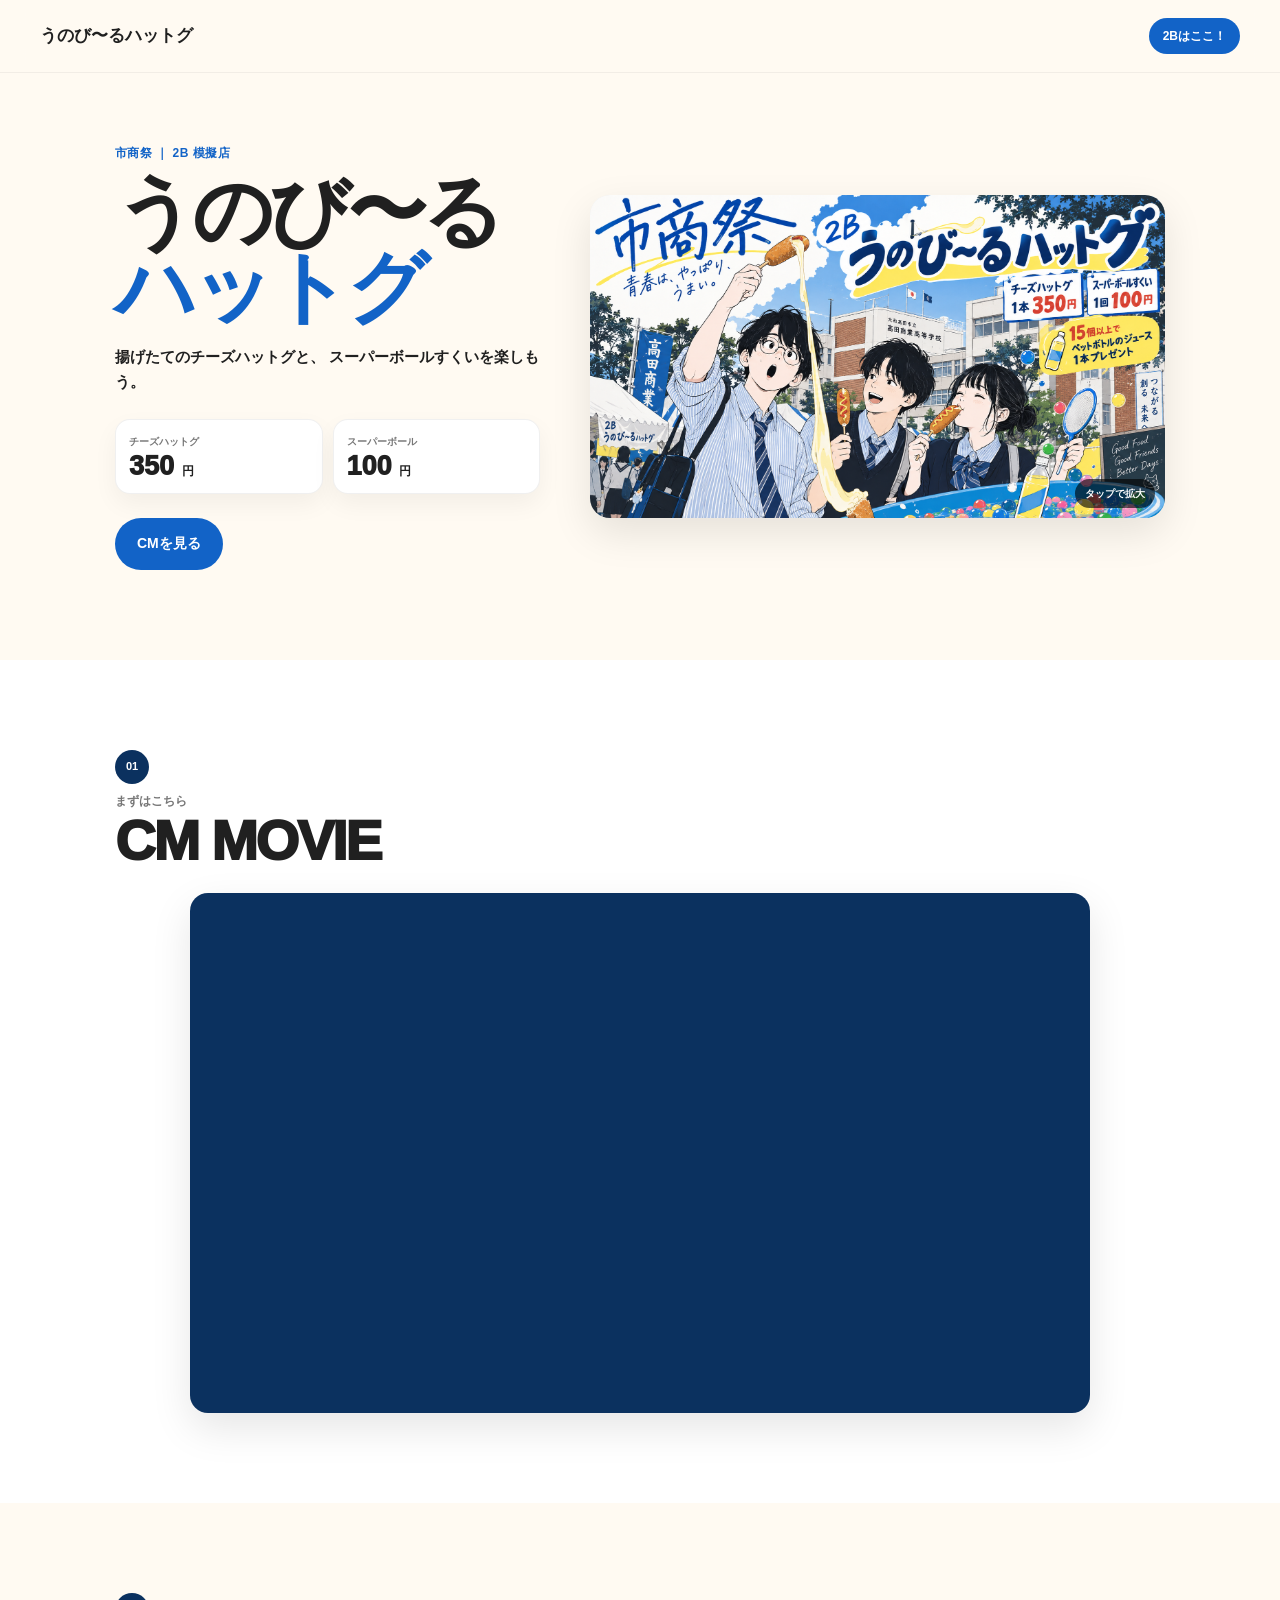
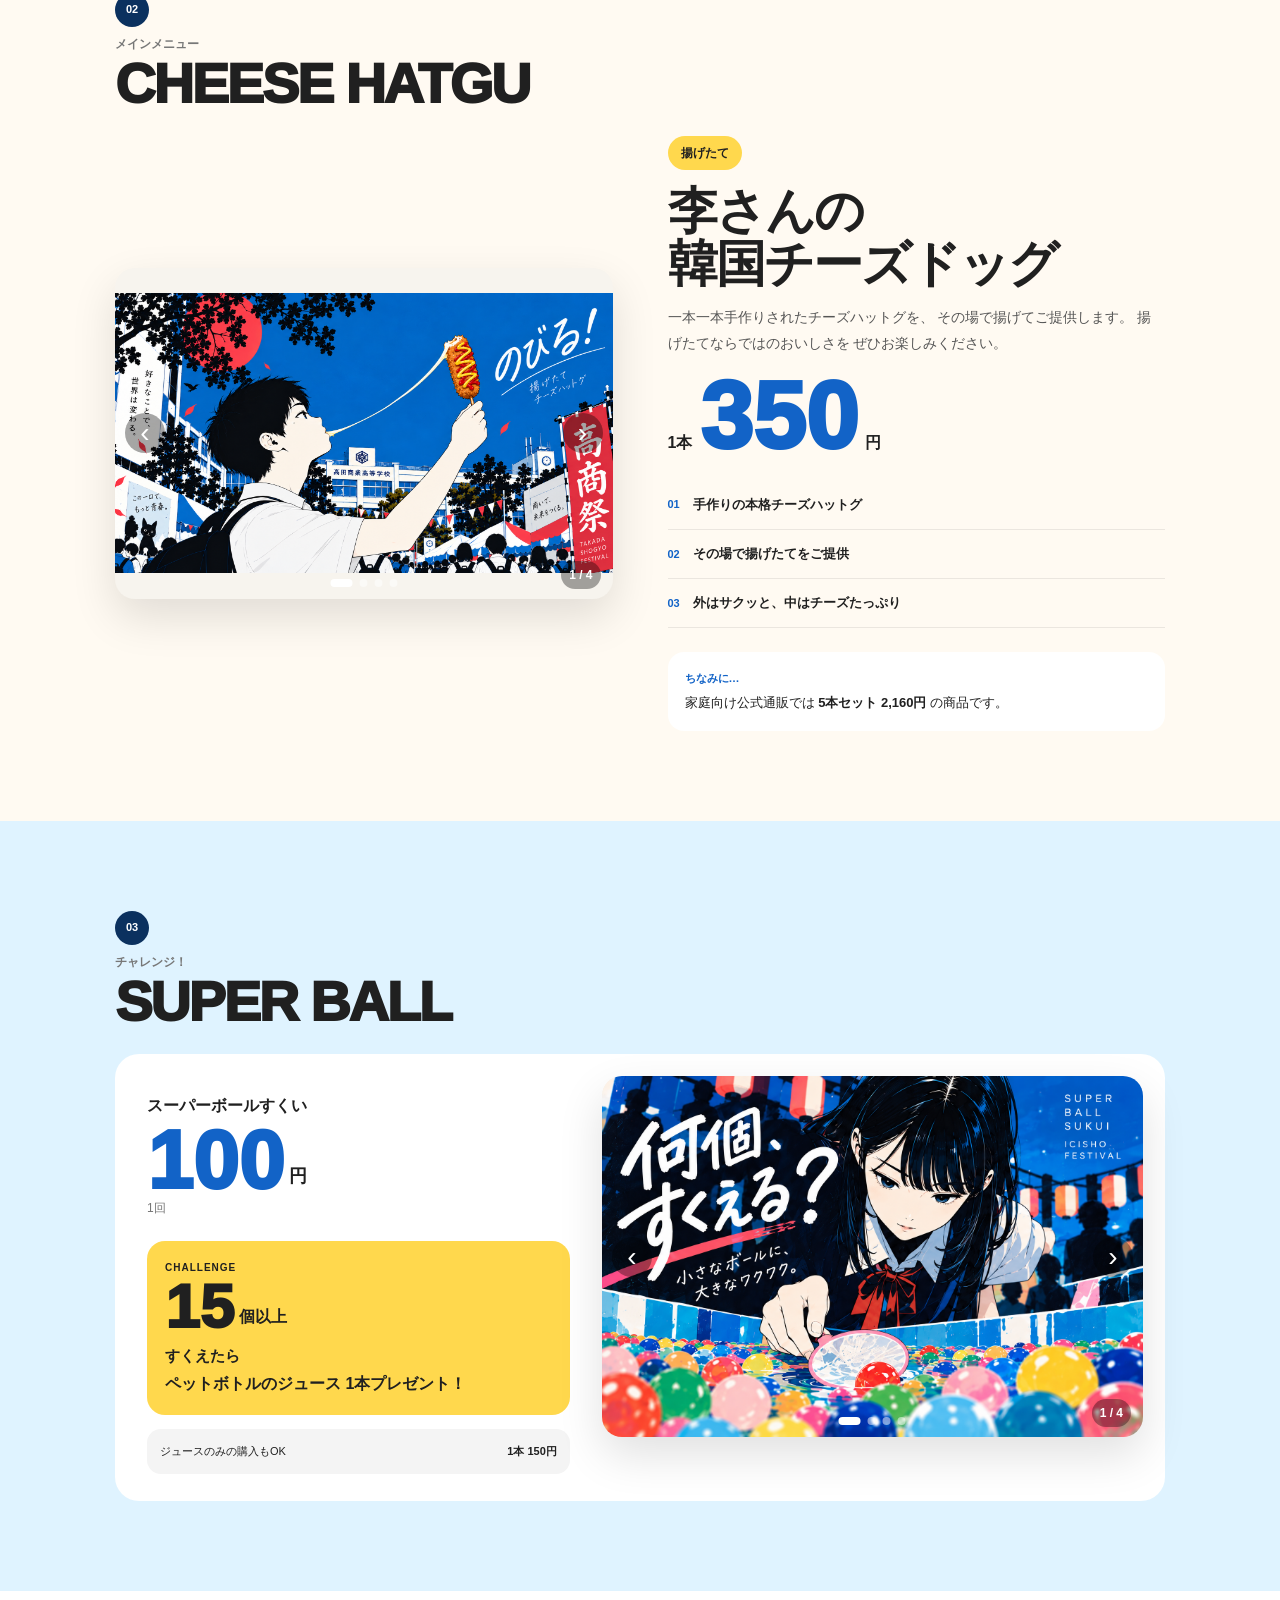
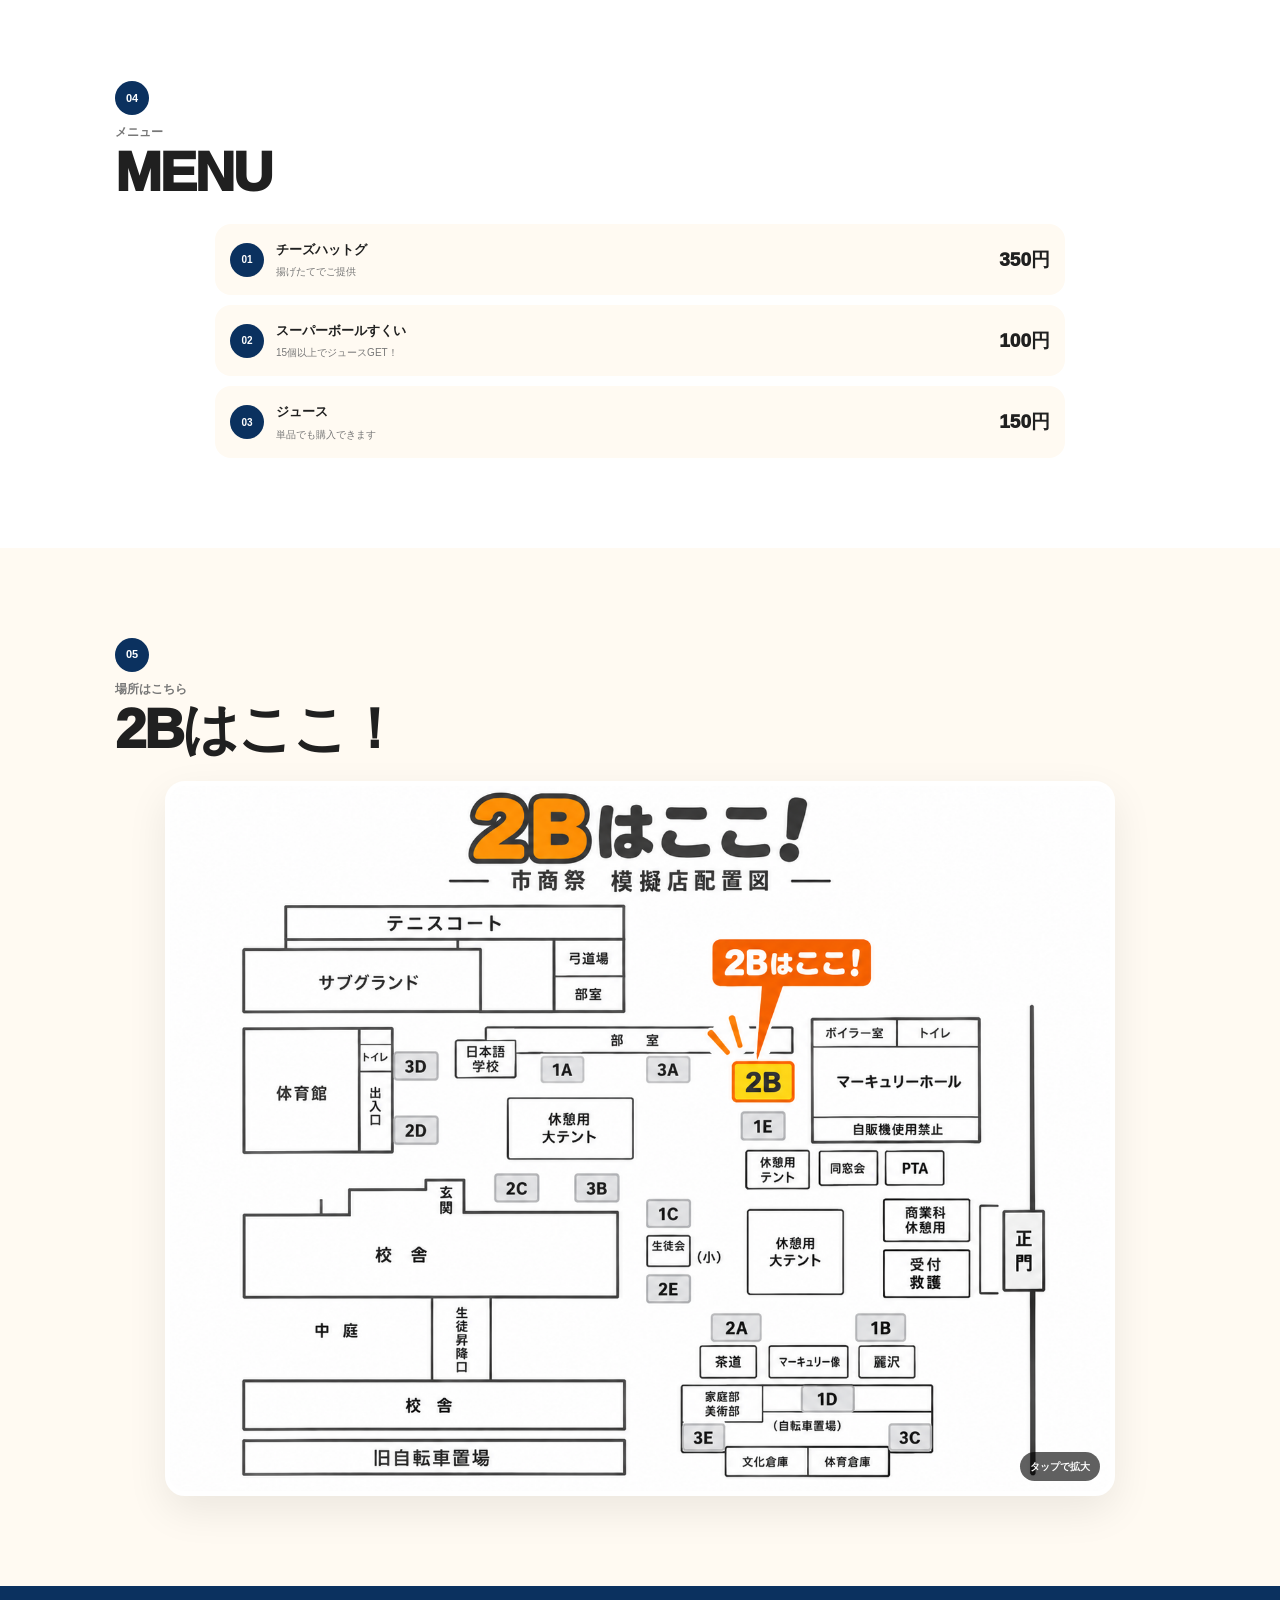
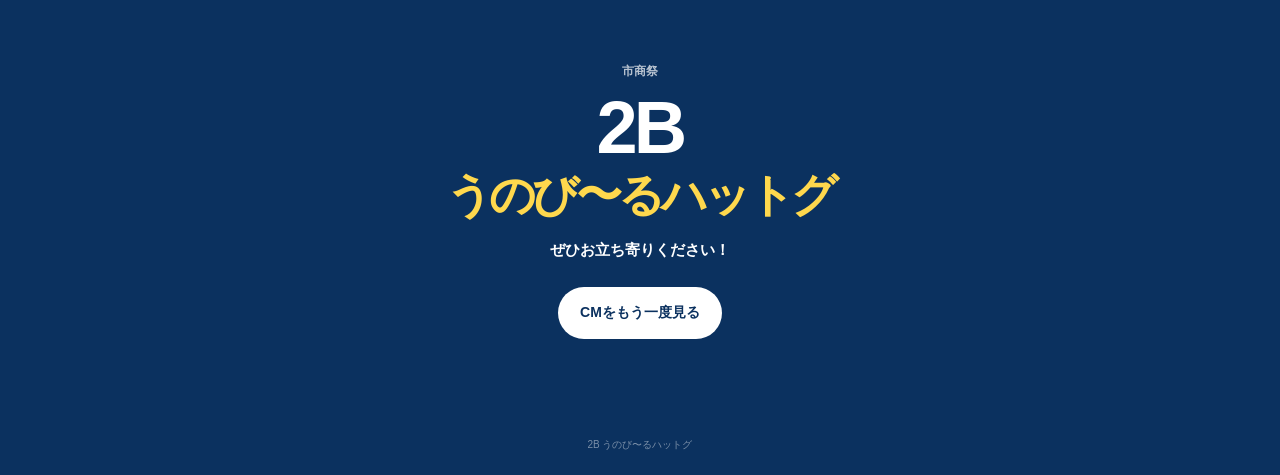
==== index.html @ afdc0283 "Fix formatting of data-interval attribute in index.html" ====
<!DOCTYPE html>
<html lang="ja">

<head>
  <meta charset="UTF-8">

  <meta
    name="viewport"
    content="width=device-width, initial-scale=1.0"
  >

  <title>うのび〜るハットグ｜2B 市商祭</title>

  <meta
    name="description"
    content="市商祭 2B模擬店「うのび〜るハットグ」。チーズハットグ350円、スーパーボールすくい100円。15個以上ですくえたらペットボトルジュース1本プレゼント。"
  >

  <link
    rel="stylesheet"
    href="style.css"
  >
</head>


<body>


  <!-- =========================
       NAV
  ========================== -->

  <nav class="nav">

    <a
      href="#top"
      class="logo"
    >
      うのび〜るハットグ
    </a>


    <a
      href="#map"
      class="nav-button"
    >
      2Bはここ！
    </a>

  </nav>



  <!-- =========================
       HERO
  ========================== -->

  <header
    class="hero"
    id="top"
  >

    <div class="hero-inner">


      <div class="hero-text fade">

        <p class="class-label">
          市商祭 ｜ 2B 模擬店
        </p>


        <h1>
          うのび〜る
          <span>ハットグ</span>
        </h1>


        <p class="hero-copy">
          揚げたてのチーズハットグと、
          スーパーボールすくいを楽しもう。
        </p>


        <div class="hero-price-list">

          <div class="hero-price">

            <span>
              チーズハットグ
            </span>

            <strong>
              350
              <small>円</small>
            </strong>

          </div>


          <div class="hero-price">

            <span>
              スーパーボール
            </span>

            <strong>
              100
              <small>円</small>
            </strong>

          </div>

        </div>


        <a
          href="#movie"
          class="primary-button"
        >
          CMを見る
        </a>

      </div>



      <!-- タップで拡大 -->

      <div class="hero-image fade">

        <img
          src="images/hero.jpg"
          alt="市商祭 2B うのび〜るハットグ"
          class="clickable-image"
        >

        <span class="zoom-hint">
          タップで拡大
        </span>

      </div>


    </div>

  </header>




  <main>


    <!-- =========================
         MOVIE
    ========================== -->

    <section
      class="section movie-section"
      id="movie"
    >

      <div class="section-heading fade">

        <span class="section-number">
          01
        </span>

        <p>
          まずはこちら
        </p>

        <h2>
          CM MOVIE
        </h2>

      </div>



      <div class="movie-card fade">

        <div class="youtube-wrapper">

          <iframe
            src="https://www.youtube.com/embed/nHxjOnC0utA"
            title="うのび〜るハットグ CM"
            allow="accelerometer; autoplay; clipboard-write; encrypted-media; gyroscope; picture-in-picture"
            allowfullscreen>
          </iframe>

        </div>

      </div>

    </section>





    <!-- =========================
         HATGU
    ========================== -->

    <section class="section hatgu-section">

      <div class="section-heading fade">

        <span class="section-number">
          02
        </span>

        <p>
          メインメニュー
        </p>

        <h2>
          CHEESE HATGU
        </h2>

      </div>



      <div class="product-grid">


       <div
  class="art-slider fade"
  data-slider
  data-interval="6000"
>

  <div class="art-slider-track">

<button class="art-slide active" type="button">
  <img
    src="images/hatgu01.jpg"
    alt="チーズが伸びるハットグ"
    class="clickable-image"
  >
</button>

<button class="art-slide" type="button">
  <img
    src="images/hatgu02.jpg"
    alt="チーズとウインナーの断面"
    class="clickable-image"
  >
</button>

<button class="art-slide" type="button">
  <img
    src="images/hatgu03.jpg"
    alt="友達とハットグを楽しむ様子"
    class="clickable-image"
  >
</button>

<button class="art-slide" type="button">
  <img
    src="images/hatgu04.jpg"
    alt="チーズハットグ1本350円"
    class="clickable-image"
  >
</button>
  </div>


  <button
    class="slider-arrow slider-prev"
    type="button"
    aria-label="前の画像"
  >
    ‹
  </button>

  <button
    class="slider-arrow slider-next"
    type="button"
    aria-label="次の画像"
  >
    ›
  </button>


  <div class="slider-dots">

    <button
      class="slider-dot active"
      type="button"
      data-index="0"
      aria-label="1枚目"
    ></button>

    <button
      class="slider-dot"
      type="button"
      data-index="1"
      aria-label="2枚目"
    ></button>

    <button
      class="slider-dot"
      type="button"
      data-index="2"
      aria-label="3枚目"
    ></button>

    <button
      class="slider-dot"
      type="button"
      data-index="3"
      aria-label="4枚目"
    ></button>

  </div>


  <div class="slider-counter">
    <span class="slider-current">1</span>
    <span>/ 4</span>
  </div>

</div>



        <div class="product-content fade">


          <span class="product-badge">
            揚げたて
          </span>


          <h3>
            李さんの<br>
            韓国チーズドッグ
          </h3>


          <p class="product-lead">
            一本一本手作りされたチーズハットグを、
            その場で揚げてご提供します。
            揚げたてならではのおいしさを
            ぜひお楽しみください。
          </p>



          <div class="big-price">

            <span>
              1本
            </span>

            <strong>
              350
            </strong>

            <span>
              円
            </span>

          </div>



          <div class="feature-list">


            <div class="feature">

              <span>
                01
              </span>

              <p>
                手作りの本格チーズハットグ
              </p>

            </div>



            <div class="feature">

              <span>
                02
              </span>

              <p>
                その場で揚げたてをご提供
              </p>

            </div>



            <div class="feature">

              <span>
                03
              </span>

              <p>
                外はサクッと、中はチーズたっぷり
              </p>

            </div>

          </div>



          <div class="online-price-note">

            <p class="note-title">
              ちなみに…
            </p>

            <p>
              家庭向け公式通販では
              <strong>
                5本セット 2,160円
              </strong>
              の商品です。
            </p>

          </div>


        </div>

      </div>

    </section>





    <!-- =========================
         SUPER BALL
    ========================== -->

    <section class="section superball-section">


      <div class="section-heading fade">

        <span class="section-number">
          03
        </span>

        <p>
          チャレンジ！
        </p>

        <h2>
          SUPER BALL
        </h2>

      </div>



      <div class="superball-card fade">


        <div class="superball-content">


          <p class="superball-label">
            スーパーボールすくい
          </p>



          <div class="superball-price">

            <strong>
              100
            </strong>

            <span>
              円
            </span>

          </div>


          <p class="superball-caption">
            1回
          </p>



          <div class="challenge-box">


            <span class="challenge-small">
              CHALLENGE
            </span>


            <div class="challenge-number">

              <strong>
                15
              </strong>

              <span>
                個以上
              </span>

            </div>


            <p>
              すくえたら
              <b>
                ペットボトルのジュース
                1本プレゼント！
              </b>
            </p>

          </div>



          <div class="juice-info">

            <span>
              ジュースのみの購入もOK
            </span>

            <strong>
              1本 150円
            </strong>

          </div>

        </div>



<div
  class="art-slider fade"
  data-slider
  data-interval="6000"
>

  <div class="art-slider-track">

    <button class="art-slide active" type="button">
      <img
        src="images/superball01.jpg"
        alt="何個すくえるか挑戦するスーパーボールすくい"
        class="clickable-image"
      >
    </button>

    <button class="art-slide" type="button">
      <img
        src="images/superball02.jpg"
        alt="カラフルなスーパーボールをすくう様子"
        class="clickable-image"
      >
    </button>

    <button class="art-slide" type="button">
      <img
        src="images/superball03.jpg"
        alt="破れかけのポイで再挑戦する様子"
        class="clickable-image"
      >
    </button>

    <button class="art-slide" type="button">
      <img
        src="images/superball04.jpg"
        alt="スーパーボールすくい1回100円と景品案内"
        class="clickable-image"
      >
    </button>

  </div>


  <button
    class="slider-arrow slider-prev"
    type="button"
    aria-label="前の画像"
  >
    ‹
  </button>

  <button
    class="slider-arrow slider-next"
    type="button"
    aria-label="次の画像"
  >
    ›
  </button>


  <div class="slider-dots">

    <button
      class="slider-dot active"
      type="button"
      data-index="0"
      aria-label="1枚目"
    ></button>

    <button
      class="slider-dot"
      type="button"
      data-index="1"
      aria-label="2枚目"
    ></button>

    <button
      class="slider-dot"
      type="button"
      data-index="2"
      aria-label="3枚目"
    ></button>

    <button
      class="slider-dot"
      type="button"
      data-index="3"
      aria-label="4枚目"
    ></button>

  </div>


  <div class="slider-counter">
    <span class="slider-current">1</span>
    <span>/ 4</span>
  </div>

</div>


      </div>

    </section>





    <!-- =========================
         MENU
    ========================== -->

    <section class="section menu-section">


      <div class="section-heading fade">

        <span class="section-number">
          04
        </span>

        <p>
          メニュー
        </p>

        <h2>
          MENU
        </h2>

      </div>



      <div class="menu-grid fade">


        <div class="menu-card">

          <span class="menu-icon">
            01
          </span>

          <div>

            <h3>
              チーズハットグ
            </h3>

            <p>
              揚げたてでご提供
            </p>

          </div>

          <strong>
            350円
          </strong>

        </div>



        <div class="menu-card">

          <span class="menu-icon">
            02
          </span>

          <div>

            <h3>
              スーパーボールすくい
            </h3>

            <p>
              15個以上でジュースGET！
            </p>

          </div>

          <strong>
            100円
          </strong>

        </div>



        <div class="menu-card">

          <span class="menu-icon">
            03
          </span>

          <div>

            <h3>
              ジュース
            </h3>

            <p>
              単品でも購入できます
            </p>

          </div>

          <strong>
            150円
          </strong>

        </div>


      </div>

    </section>





    <!-- =========================
         MAP
    ========================== -->

    <section
      class="section map-section"
      id="map"
    >


      <div class="section-heading fade">

        <span class="section-number">
          05
        </span>

        <p>
          場所はこちら
        </p>

        <h2>
          2Bはここ！
        </h2>

      </div>



      <!-- タップで拡大 -->

      <div class="map-card fade">

        <img
          src="images/map2b.jpg"
          alt="2B 模擬店の場所"
          class="clickable-image"
        >

        <span class="zoom-hint">
          タップで拡大
        </span>

      </div>


    </section>





    <!-- =========================
         CLOSING
    ========================== -->

    <section class="closing-section">


      <div class="closing-inner fade">


        <p class="closing-small">
          市商祭
        </p>


        <h2>
          2B
          <span>
            うのび〜るハットグ
          </span>
        </h2>


        <p>
          ぜひお立ち寄りください！
        </p>


        <a
          href="#movie"
          class="secondary-button"
        >
          CMをもう一度見る
        </a>


      </div>

    </section>


  </main>




  <!-- =========================
       FOOTER
  ========================== -->

  <footer>

    <p>
      2B うのび〜るハットグ
    </p>

  </footer>




  <!-- =========================
       IMAGE MODAL
       hero / map 拡大用
  ========================== -->

  <div
    class="image-modal"
    id="imageModal"
    aria-hidden="true"
  >


    <button
      class="image-modal-close"
      id="imageModalClose"
      aria-label="画像を閉じる"
    >
      ×
    </button>


    <img
      src=""
      alt=""
      class="image-modal-content"
      id="imageModalContent"
    >


  </div>




  <script src="script.js"></script>


</body>

</html>
---- style.css ----
/* =========================
   RESET
========================= */

* {
  box-sizing: border-box;
  margin: 0;
  padding: 0;
}


html {
  scroll-behavior: smooth;
}


body {

  font-family:
    -apple-system,
    BlinkMacSystemFont,
    "Segoe UI",
    "Noto Sans JP",
    "Hiragino Kaku Gothic ProN",
    "Yu Gothic",
    sans-serif;

  background: #fffaf2;

  color: #202020;

  line-height: 1.7;

  overflow-x: hidden;
}


img {
  display: block;
  width: 100%;
}


a {
  color: inherit;
  text-decoration: none;
}


button {
  font-family: inherit;
}




/* =========================
   COLOR
========================= */

:root {

  --blue:
    #1263c7;

  --dark-blue:
    #0b315f;

  --light-blue:
    #dff3ff;

  --yellow:
    #ffd84d;

  --cream:
    #fffaf2;

  --white:
    #ffffff;

  --black:
    #202020;

  --gray:
    #777777;

}




/* =========================
   NAV
========================= */

.nav {

  position: sticky;

  top: 0;

  z-index: 100;

  width: 100%;

  padding:
    12px
    16px;

  display: flex;

  justify-content:
    space-between;

  align-items:
    center;

  background:
    rgba(
      255,
      250,
      242,
      0.92
    );

  backdrop-filter:
    blur(12px);

  border-bottom:
    1px solid
    rgba(
      0,
      0,
      0,
      0.05
    );

}


.logo {

  font-size:
    14px;

  font-weight:
    900;

}


.nav-button {

  padding:
    8px
    14px;

  border-radius:
    999px;

  background:
    var(--blue);

  color:
    white;

  font-size:
    12px;

  font-weight:
    800;

}




/* =========================
   HERO
========================= */

.hero {

  padding:
    30px
    16px
    60px;

}


.hero-inner {

  max-width:
    1050px;

  margin:
    0 auto;

  display:
    flex;

  flex-direction:
    column;

  gap:
    28px;

}


.class-label {

  margin-bottom:
    10px;

  color:
    var(--blue);

  font-size:
    12px;

  font-weight:
    900;

  letter-spacing:
    0.04em;

}


.hero h1 {

  font-size:
    clamp(
      48px,
      15vw,
      80px
    );

  line-height:
    0.95;

  font-weight:
    950;

  letter-spacing:
    -0.06em;

}


.hero h1 span {

  display:
    block;

  color:
    var(--blue);

}


.hero-copy {

  margin-top:
    18px;

  font-size:
    15px;

  font-weight:
    700;

}


.hero-price-list {

  margin-top:
    24px;

  display:
    grid;

  grid-template-columns:
    1fr
    1fr;

  gap:
    10px;

}


.hero-price {

  padding:
    13px;

  border-radius:
    15px;

  background:
    white;

  border:
    1px solid
    rgba(
      0,
      0,
      0,
      0.06
    );

  box-shadow:
    0
    10px
    25px
    rgba(
      0,
      0,
      0,
      0.05
    );

}


.hero-price span {

  display:
    block;

  color:
    var(--gray);

  font-size:
    10px;

  font-weight:
    700;

}


.hero-price strong {

  display:
    block;

  margin-top:
    3px;

  font-size:
    27px;

  line-height:
    1;

  font-weight:
    950;

}


.hero-price small {

  font-size:
    12px;

}




/* =========================
   BUTTON
========================= */

.primary-button,
.secondary-button {

  width:
    100%;

  max-width:
    340px;

  margin-top:
    24px;

  padding:
    14px
    22px;

  display:
    inline-flex;

  align-items:
    center;

  justify-content:
    center;

  border-radius:
    999px;

  font-size:
    14px;

  font-weight:
    900;

}


.primary-button {

  background:
    var(--blue);

  color:
    white;

}


.secondary-button {

  background:
    white;

  color:
    var(--dark-blue);

}




/* =========================
   HERO IMAGE
========================= */

.hero-image {

  position:
    relative;

  width:
    100%;

  aspect-ratio:
    16 / 9;

  overflow:
    hidden;

  border-radius:
    20px;

  background:
    #eee;

  box-shadow:
    0
    15px
    40px
    rgba(
      0,
      0,
      0,
      0.10
    );

}


.hero-image img {

  width:
    100%;

  height:
    100%;

  object-fit:
    cover;

}




/* =========================
   ZOOM HINT
========================= */

.zoom-hint {

  position:
    absolute;

  right:
    10px;

  bottom:
    10px;

  padding:
    6px
    10px;

  border-radius:
    999px;

  background:
    rgba(
      0,
      0,
      0,
      0.62
    );

  color:
    white;

  font-size:
    10px;

  font-weight:
    700;

  pointer-events:
    none;

}




/* =========================
   COMMON SECTION
========================= */

.section {

  padding:
    60px
    16px;

}


.section-heading {

  max-width:
    1050px;

  margin:
    0 auto
    24px;

}


.section-number {

  display:
    inline-flex;

  align-items:
    center;

  justify-content:
    center;

  width:
    34px;

  height:
    34px;

  border-radius:
    50%;

  background:
    var(--dark-blue);

  color:
    white;

  font-size:
    11px;

  font-weight:
    900;

}


.section-heading p {

  margin-top:
    7px;

  color:
    var(--gray);

  font-size:
    12px;

  font-weight:
    700;

}


.section-heading h2 {

  margin-top:
    2px;

  font-size:
    clamp(
      34px,
      11vw,
      56px
    );

  line-height:
    1;

  font-weight:
    950;

  letter-spacing:
    -0.04em;

}




/* =========================
   MOVIE
========================= */

.movie-section {

  background:
    white;

}


.movie-card {

  max-width:
    900px;

  margin:
    0 auto;

  padding:
    6px;

  border-radius:
    18px;

  background:
    var(--dark-blue);

  box-shadow:
    0
    15px
    40px
    rgba(
      0,
      0,
      0,
      0.10
    );

}


.youtube-wrapper {

  width:
    100%;

  aspect-ratio:
    16 / 9;

}


.youtube-wrapper iframe {

  width:
    100%;

  height:
    100%;

  border:
    0;

  border-radius:
    13px;

}




/* =========================
   HATGU
========================= */

.hatgu-section {

  background:
    var(--cream);

}


.product-grid {

  max-width:
    1050px;

  margin:
    0 auto;

  display:
    flex;

  flex-direction:
    column;

  gap:
    28px;

}


.product-image {

  width:
    100%;

  aspect-ratio:
    16 / 9;

  overflow:
    hidden;

  border-radius:
    20px;

  background:
    #eee;

}


.product-image img {

  width:
    100%;

  height:
    100%;

  object-fit:
    cover;

}


.product-badge {

  display:
    inline-block;

  padding:
    7px
    13px;

  border-radius:
    999px;

  background:
    var(--yellow);

  font-size:
    12px;

  font-weight:
    900;

}


.product-content h3 {

  margin-top:
    15px;

  font-size:
    clamp(
      34px,
      10vw,
      50px
    );

  line-height:
    1.05;

  letter-spacing:
    -0.04em;

}


.product-lead {

  margin-top:
    15px;

  color:
    #555;

  font-size:
    14px;

  line-height:
    1.8;

}


.big-price {

  margin-top:
    22px;

  display:
    flex;

  align-items:
    flex-end;

  gap:
    7px;

}


.big-price strong {

  font-size:
    clamp(
      65px,
      18vw,
      95px
    );

  line-height:
    0.82;

  color:
    var(--blue);

  font-weight:
    950;

}


.big-price span {

  font-weight:
    900;

}


.feature-list {

  margin-top:
    25px;

}


.feature {

  display:
    flex;

  align-items:
    center;

  gap:
    13px;

  padding:
    13px
    0;

  border-bottom:
    1px solid
    rgba(
      0,
      0,
      0,
      0.08
    );

}


.feature span {

  color:
    var(--blue);

  font-size:
    11px;

  font-weight:
    900;

}


.feature p {

  font-size:
    13px;

  font-weight:
    700;

}


.online-price-note {

  margin-top:
    24px;

  padding:
    17px;

  border-radius:
    16px;

  background:
    white;

  font-size:
    13px;

}


.note-title {

  margin-bottom:
    4px;

  color:
    var(--blue);

  font-size:
    11px;

  font-weight:
    900;

}




/* =========================
   SUPER BALL
========================= */

.superball-section {

  background:
    var(--light-blue);

}


.superball-card {

  max-width:
    1050px;

  margin:
    0 auto;

  padding:
    12px;

  display:
    flex;

  flex-direction:
    column;

  gap:
    16px;

  border-radius:
    24px;

  background:
    white;

}


.superball-content {

  padding:
    16px
    10px
    5px;

}


.superball-label {

  font-size:
    16px;

  font-weight:
    900;

}


.superball-price {

  margin-top:
    5px;

  display:
    flex;

  align-items:
    flex-end;

  gap:
    5px;

}


.superball-price strong {

  font-size:
    82px;

  line-height:
    0.9;

  color:
    var(--blue);

  font-weight:
    950;

}


.superball-price span {

  margin-bottom:
    7px;

  font-size:
    18px;

  font-weight:
    900;

}


.superball-caption {

  font-size:
    12px;

  color:
    var(--gray);

}


.challenge-box {

  margin-top:
    22px;

  padding:
    18px;

  border-radius:
    18px;

  background:
    var(--yellow);

}


.challenge-small {

  display:
    block;

  font-size:
    10px;

  font-weight:
    900;

  letter-spacing:
    0.1em;

}


.challenge-number {

  display:
    flex;

  align-items:
    flex-end;

  gap:
    5px;

}


.challenge-number strong {

  font-size:
    62px;

  line-height:
    1;

  font-weight:
    950;

}


.challenge-number span {

  margin-bottom:
    7px;

  font-size:
    16px;

  font-weight:
    900;

}


.challenge-box p {

  margin-top:
    5px;

  font-size:
    15px;

  font-weight:
    700;

}


.challenge-box b {

  display:
    block;

  margin-top:
    2px;

  font-size:
    16px;

}


.juice-info {

  margin-top:
    14px;

  padding:
    13px;

  display:
    flex;

  justify-content:
    space-between;

  align-items:
    center;

  gap:
    10px;

  border-radius:
    14px;

  background:
    #f4f4f4;

  font-size:
    11px;

}


.juice-info strong {

  white-space:
    nowrap;

}


.superball-image {

  width:
    100%;

  aspect-ratio:
    16 / 9;

  overflow:
    hidden;

  border-radius:
    18px;

  background:
    #eee;

}


.superball-image img {

  width:
    100%;

  height:
    100%;

  object-fit:
    cover;

}




/* =========================
   MENU
========================= */

.menu-section {

  background:
    white;

}


.menu-grid {

  max-width:
    850px;

  margin:
    0 auto;

  display:
    grid;

  gap:
    10px;

}


.menu-card {

  padding:
    15px;

  display:
    grid;

  grid-template-columns:
    34px
    1fr
    auto;

  gap:
    12px;

  align-items:
    center;

  border-radius:
    16px;

  background:
    var(--cream);

}


.menu-icon {

  display:
    flex;

  align-items:
    center;

  justify-content:
    center;

  width:
    34px;

  height:
    34px;

  border-radius:
    50%;

  background:
    var(--dark-blue);

  color:
    white;

  font-size:
    10px;

  font-weight:
    900;

}


.menu-card h3 {

  font-size:
    13px;

}


.menu-card p {

  margin-top:
    2px;

  color:
    var(--gray);

  font-size:
    10px;

}


.menu-card strong {

  font-size:
    19px;

  font-weight:
    950;

  white-space:
    nowrap;

}




/* =========================
   MAP
========================= */

.map-section {

  background:
    var(--cream);

}


.map-card {

  position:
    relative;

  max-width:
    950px;

  margin:
    0 auto;

  overflow:
    hidden;

  border:
    5px solid
    white;

  border-radius:
    20px;

  background:
    white;

  box-shadow:
    0
    15px
    40px
    rgba(
      0,
      0,
      0,
      0.08
    );

}


.map-card img {

  width:
    100%;

  height:
    auto;

  object-fit:
    contain;

}




/* =========================
   CLICKABLE IMAGE
========================= */

.clickable-image {

  cursor:
    zoom-in;

}




/* =========================
   IMAGE MODAL
========================= */

.image-modal {

  position:
    fixed;

  inset:
    0;

  z-index:
    9999;

  display:
    none;

  align-items:
    center;

  justify-content:
    center;

  padding:
    10px;

  background:
    rgba(
      0,
      0,
      0,
      0.90
    );

}


.image-modal.is-open {

  display:
    flex;

}


.image-modal-content {

  display:
    block;

  width:
    auto;

  max-width:
    100vw;

  height:
    auto;

  max-height:
    94vh;

  object-fit:
    contain;

  border-radius:
    8px;

}


.image-modal-close {

  position:
    fixed;

  top:
    12px;

  right:
    12px;

  z-index:
    10000;

  width:
    42px;

  height:
    42px;

  border:
    none;

  border-radius:
    50%;

  background:
    rgba(
      255,
      255,
      255,
      0.95
    );

  color:
    #202020;

  font-size:
    27px;

  line-height:
    1;

  cursor:
    pointer;

}




/* =========================
   CLOSING
========================= */

.closing-section {

  padding:
    75px
    18px;

  text-align:
    center;

  background:
    var(--dark-blue);

  color:
    white;

}


.closing-inner {

  max-width:
    750px;

  margin:
    0 auto;

}


.closing-small {

  font-size:
    12px;

  font-weight:
    700;

  opacity:
    0.7;

}


.closing-section h2 {

  margin-top:
    12px;

  font-size:
    clamp(
      48px,
      14vw,
      74px
    );

  line-height:
    0.95;

  letter-spacing:
    -0.05em;

}


.closing-section h2 span {

  display:
    block;

  margin-top:
    10px;

  color:
    var(--yellow);

  font-size:
    0.62em;

}


.closing-section
> div
> p:not(.closing-small) {

  margin-top:
    20px;

  font-size:
    15px;

  font-weight:
    700;

}




/* =========================
   FOOTER
========================= */

footer {

  padding:
    22px;

  text-align:
    center;

  background:
    var(--dark-blue);

  color:
    rgba(
      255,
      255,
      255,
      0.45
    );

  font-size:
    10px;

}




/* =========================
   FADE
========================= */

.fade {

  opacity:
    0;

  transform:
    translateY(20px);

  transition:
    opacity
    0.65s
    ease,

    transform
    0.65s
    ease;

}


.fade.is-visible {

  opacity:
    1;

  transform:
    translateY(0);

}




/* =========================
   PC
========================= */

@media
(min-width: 800px) {


  .nav {

    padding:
      18px
      40px;

  }


  .logo {

    font-size:
      17px;

  }


  .hero {

    padding:
      70px
      40px
      90px;

  }


  .hero-inner {

    display:
      grid;

    grid-template-columns:
      0.85fr
      1.15fr;

    align-items:
      center;

    gap:
      50px;

  }


  .hero-price-list {

    max-width:
      430px;

  }


  .section {

    padding:
      90px
      40px;

  }


  .product-grid {

    display:
      grid;

    grid-template-columns:
      1fr
      1fr;

    gap:
      55px;

    align-items:
      center;

  }


  .superball-card {

    padding:
      22px;

    display:
      grid;

    grid-template-columns:
      0.9fr
      1.1fr;

    gap:
      22px;

  }


  .superball-image {

    height:
      100%;

    aspect-ratio:
      auto;

    min-height:
      480px;

  }


  .primary-button,
  .secondary-button {

    width:
      auto;

  }


}

/* ========================================
   IMAGE SLIDER
======================================== */

.art-slider {
  position: relative;
  width: 100%;
  aspect-ratio: 3 / 2;
  overflow: hidden;
  border-radius: 20px;
  background: #f7f4ee;
  box-shadow: 0 18px 45px rgba(0, 0, 0, 0.12);
}

.art-slider-track {
  position: relative;
  width: 100%;
  height: 100%;
}

.art-slide {
  position: absolute;
  inset: 0;

  width: 100%;
  height: 100%;

  padding: 0;
  border: none;
  background: none;

  opacity: 0;
  visibility: hidden;

  cursor: zoom-in;

  transition:
    opacity 0.6s ease,
    visibility 0.6s ease;
}

.art-slide.active {
  opacity: 1;
  visibility: visible;
  z-index: 2;
}

.art-slide img {
  display: block;
  width: 100%;
  height: 100%;
  object-fit: contain;
  object-position: center;
}


/* 左右ボタン */

.slider-arrow {
  position: absolute;
  top: 50%;
  z-index: 10;

  width: 40px;
  height: 40px;

  border: none;
  border-radius: 50%;

  color: white;
  background: rgba(0,0,0,0.35);

  font-size: 28px;

  transform: translateY(-50%);
  cursor: pointer;
}

.slider-prev {
  left: 10px;
}

.slider-next {
  right: 10px;
}


/* 下の● */

.slider-dots {
  position: absolute;
  left: 50%;
  bottom: 12px;
  z-index: 10;

  display: flex;
  gap: 7px;

  transform: translateX(-50%);
}

.slider-dot {
  width: 8px;
  height: 8px;

  padding: 0;
  border: none;
  border-radius: 50%;

  background: rgba(255,255,255,0.5);

  cursor: pointer;
}

.slider-dot.active {
  width: 22px;
  border-radius: 20px;
  background: white;
}


/* 1 / 4 表示 */

.slider-counter {
  position: absolute;
  right: 12px;
  bottom: 10px;
  z-index: 10;

  padding: 4px 8px;

  border-radius: 20px;

  color: white;
  background: rgba(0,0,0,0.35);

  font-size: 12px;
  font-weight: bold;
}
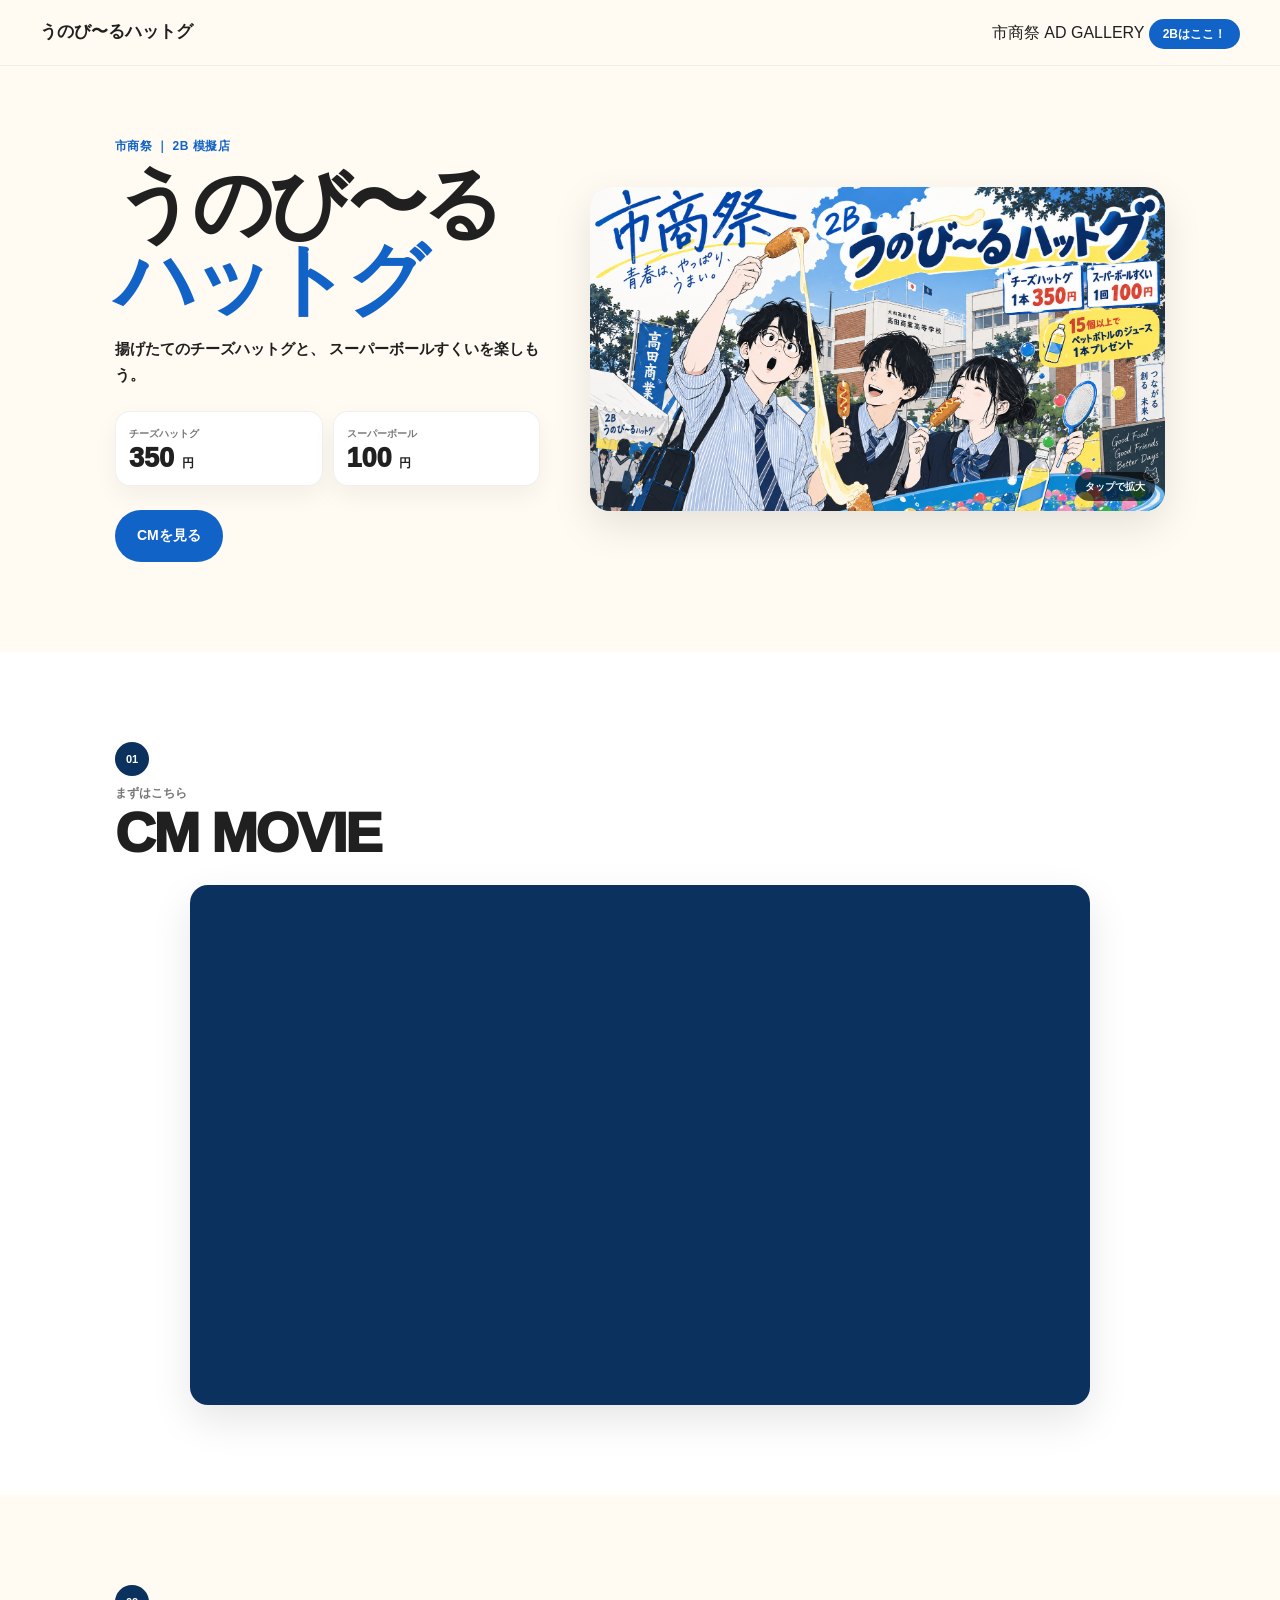
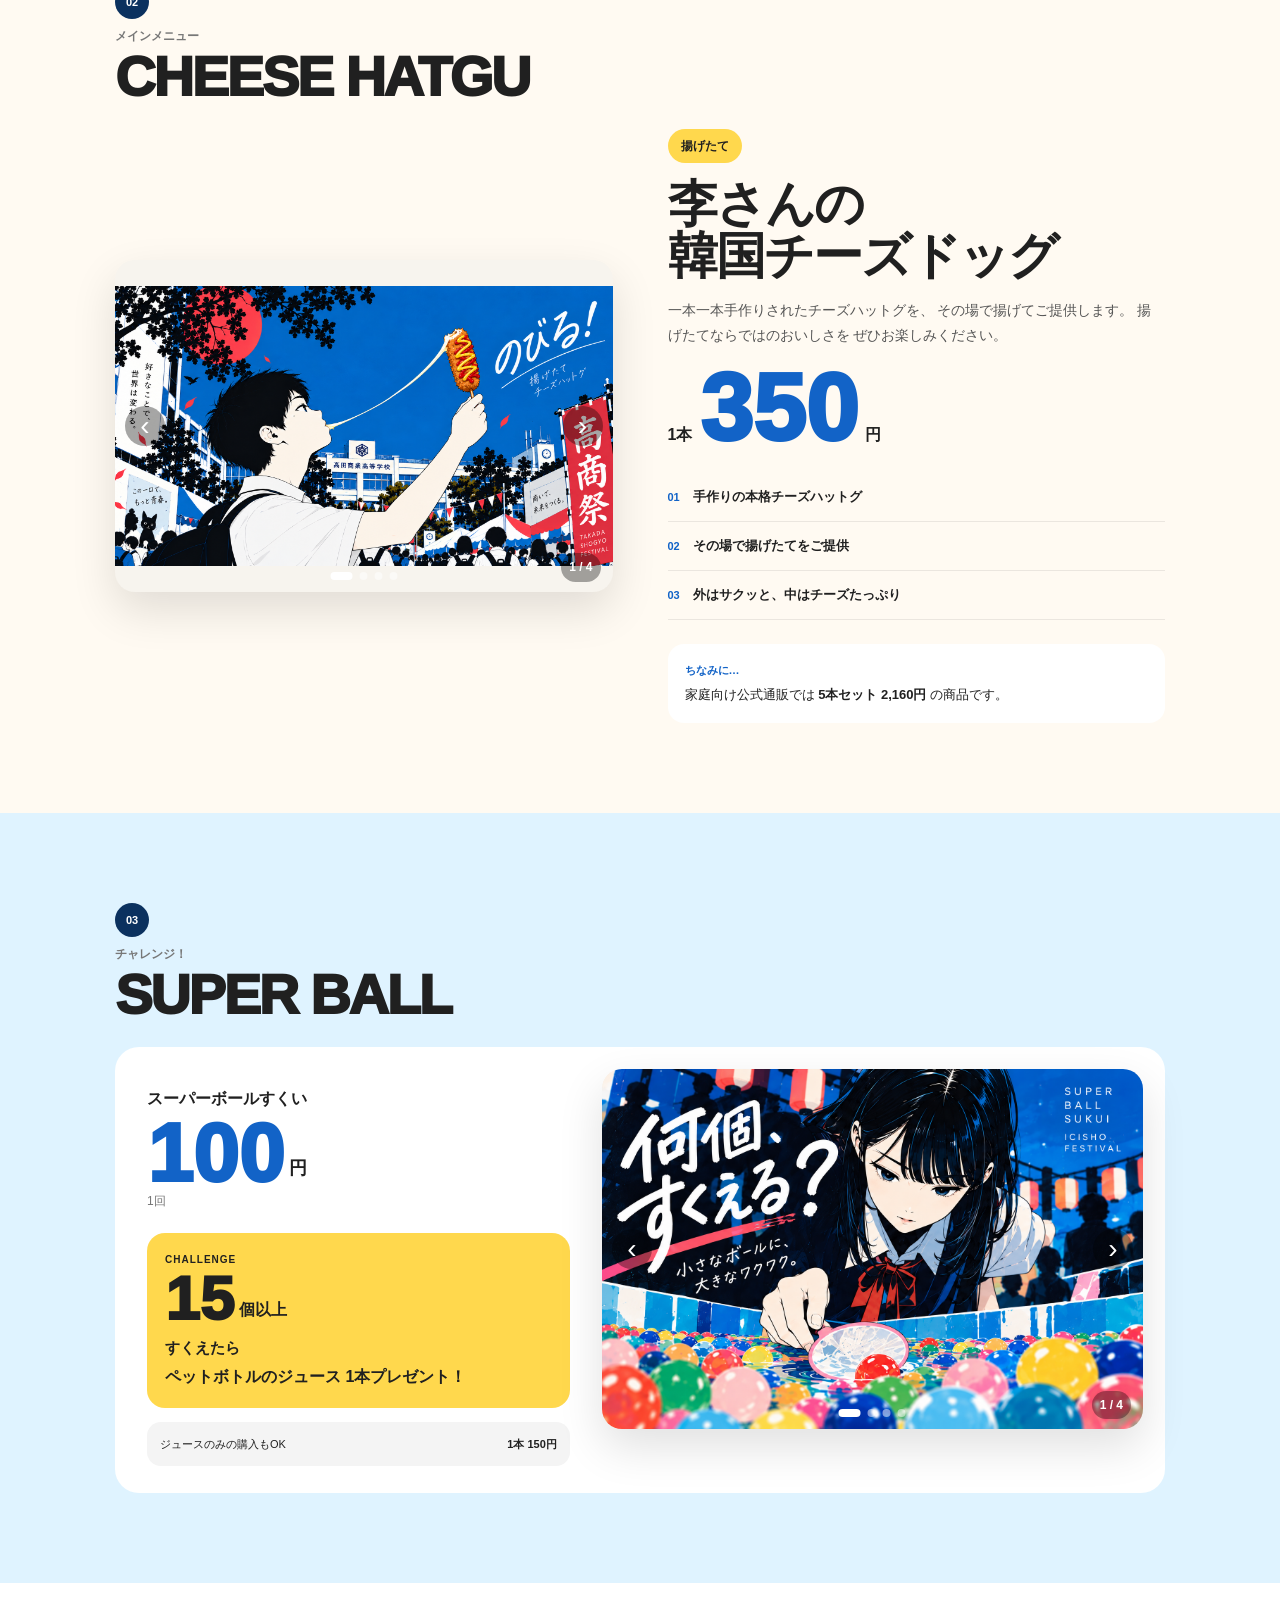
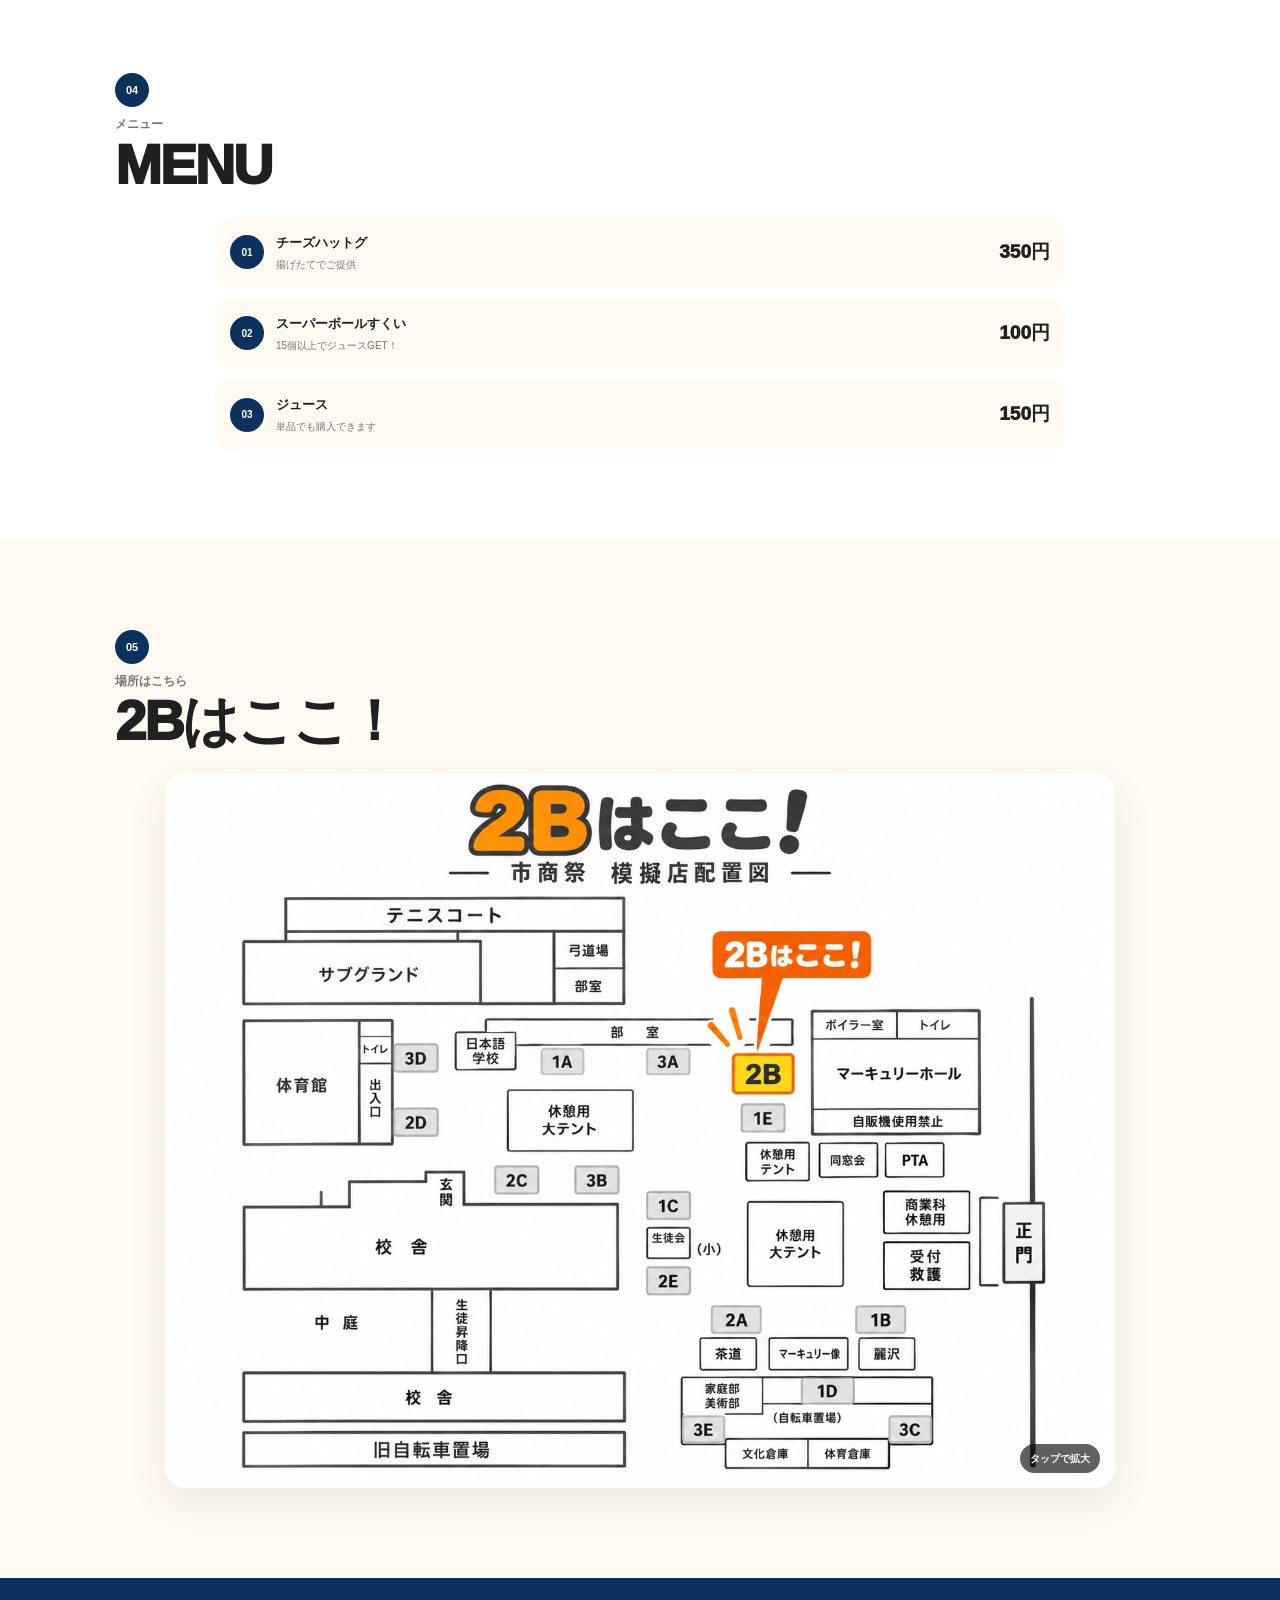
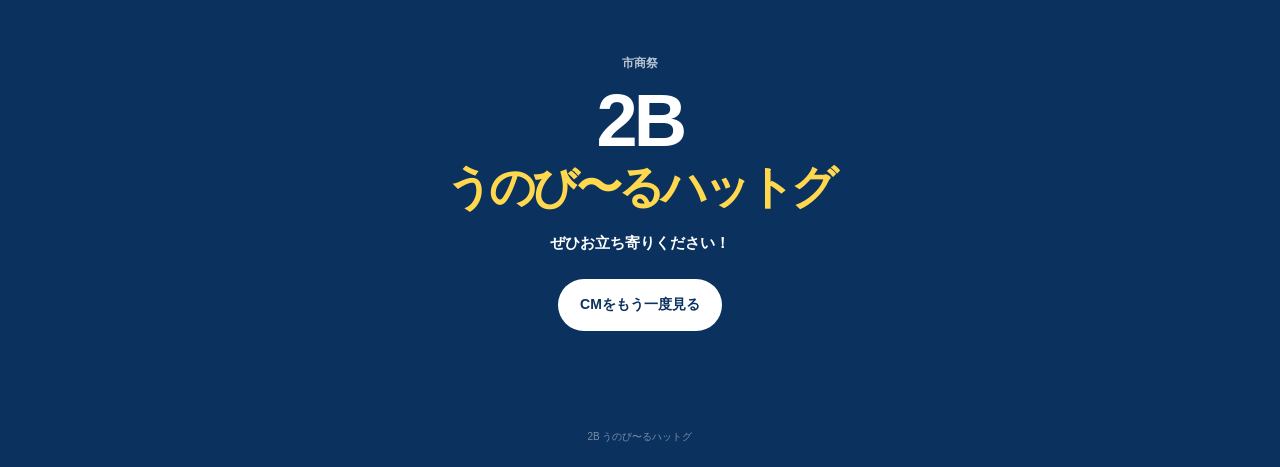
==== commit 8d88f8de: "Update index.html" ====
--- a/index.html
+++ b/index.html
@@ -30,15 +30,24 @@
        NAV
   ========================== -->
 
-  <nav class="nav">
+ <nav class="nav">
+
+  <a
+    href="#top"
+    class="logo"
+  >
+    うのび〜るハットグ
+  </a>
+
+
+  <div class="nav-actions">
 
     <a
-      href="#top"
-      class="logo"
+      href="gallery-2.html"
+      class="nav-gallery-button"
     >
-      うのび〜るハットグ
+      市商祭 AD GALLERY
     </a>
-
 
     <a
       href="#map"
@@ -47,7 +56,9 @@
       2Bはここ！
     </a>
 
-  </nav>
+  </div>
+
+</nav>
 
 
 
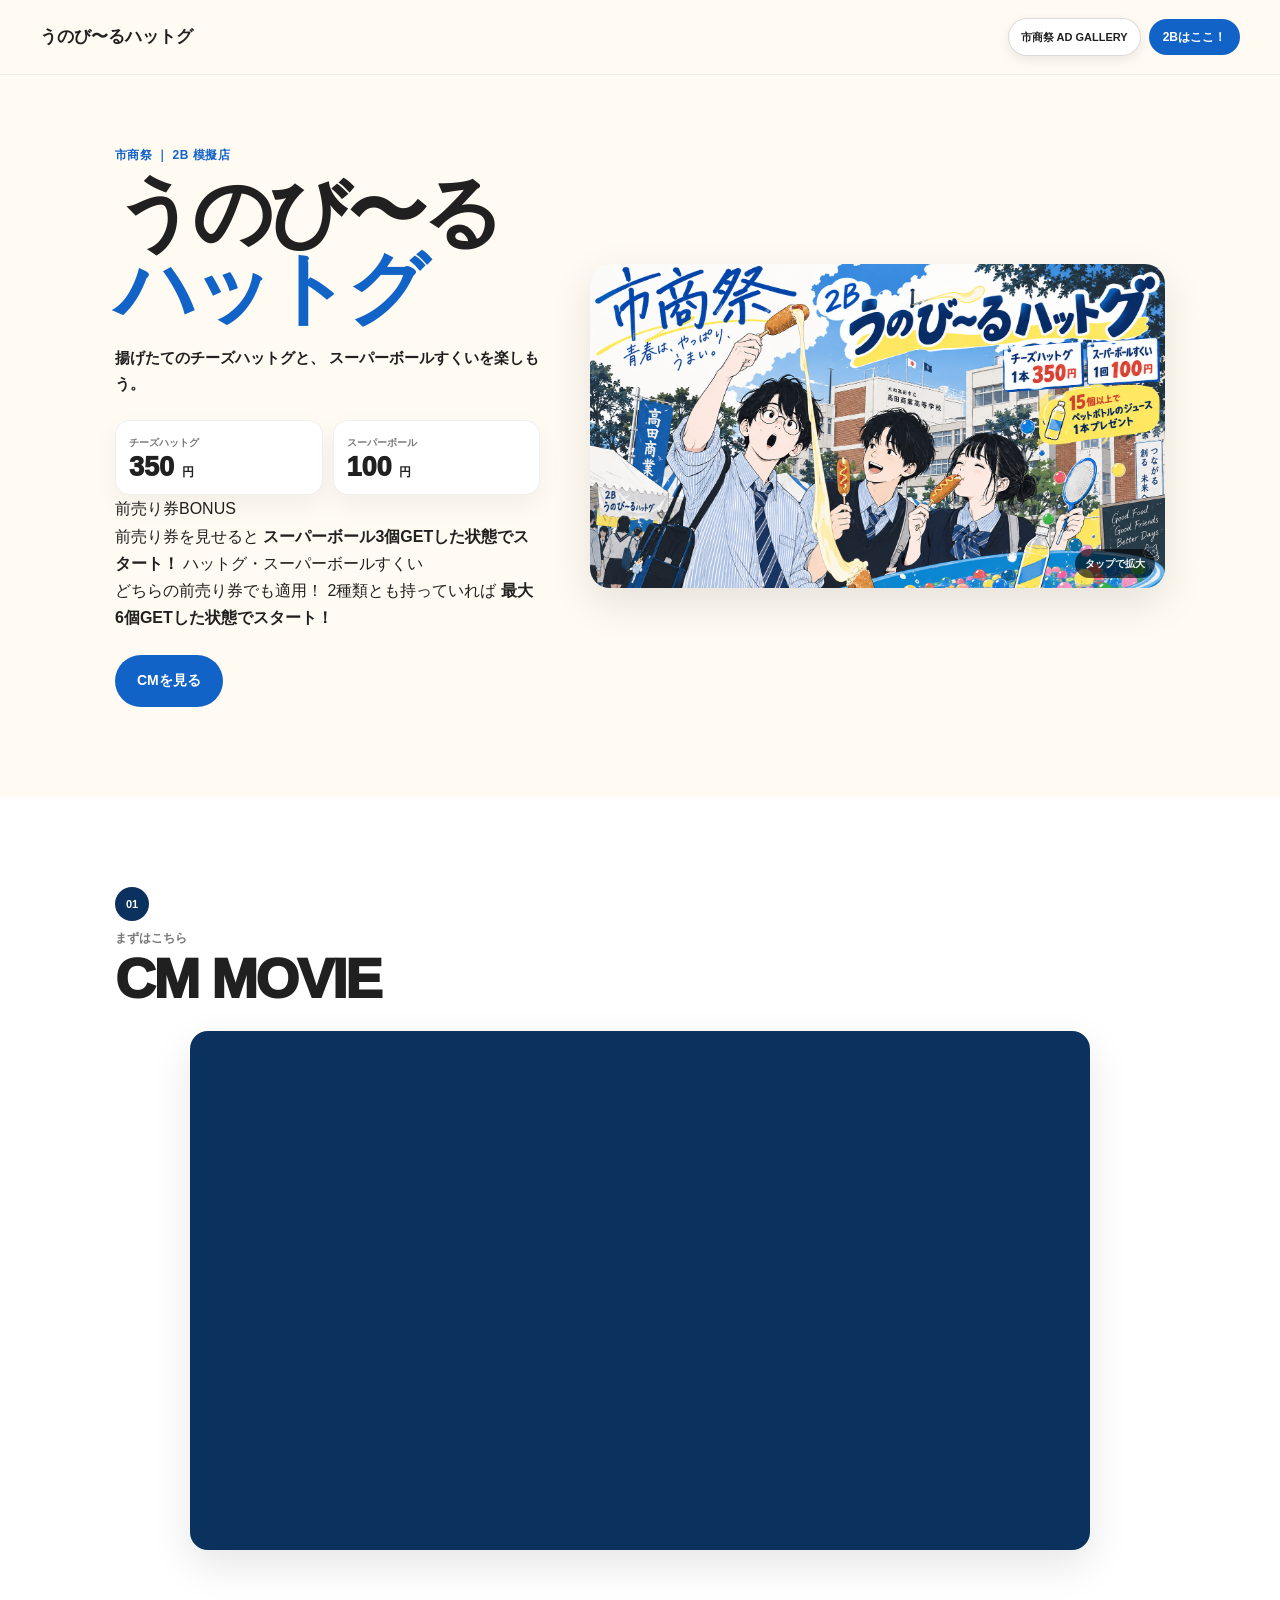
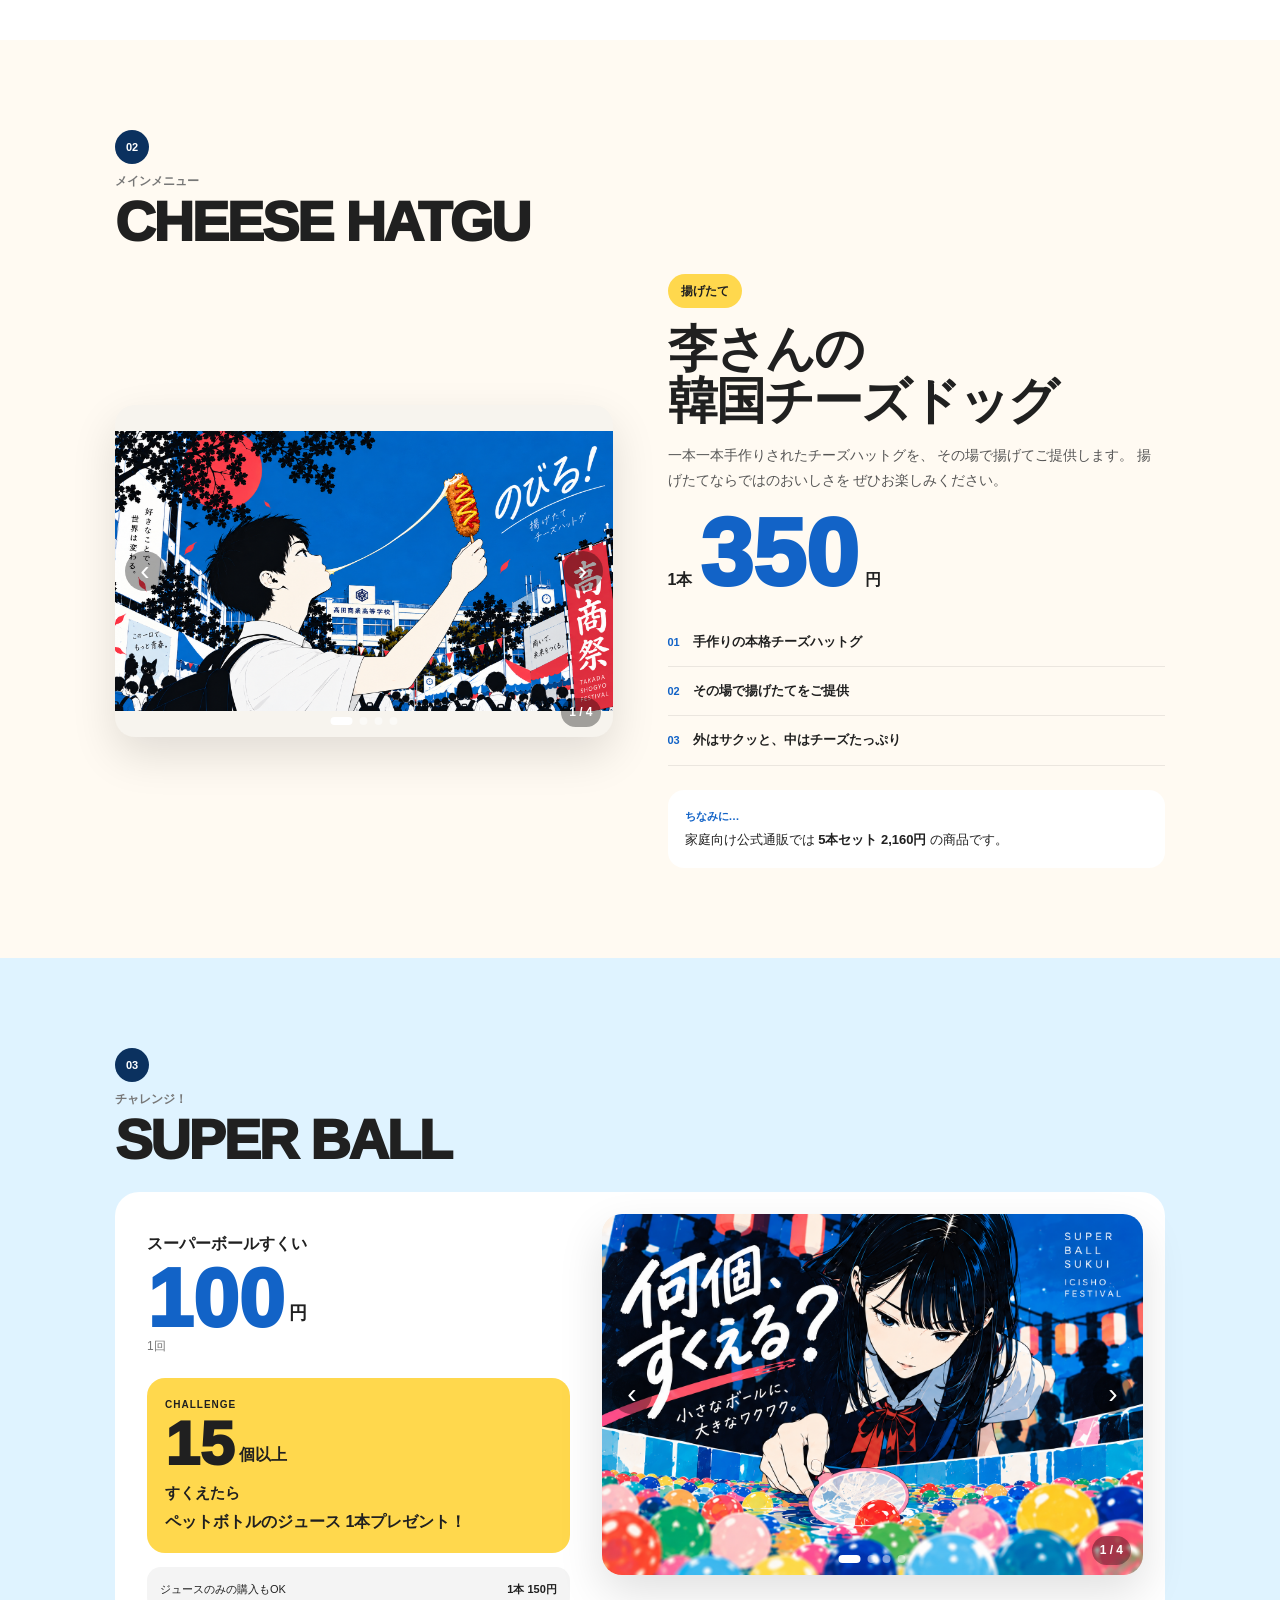
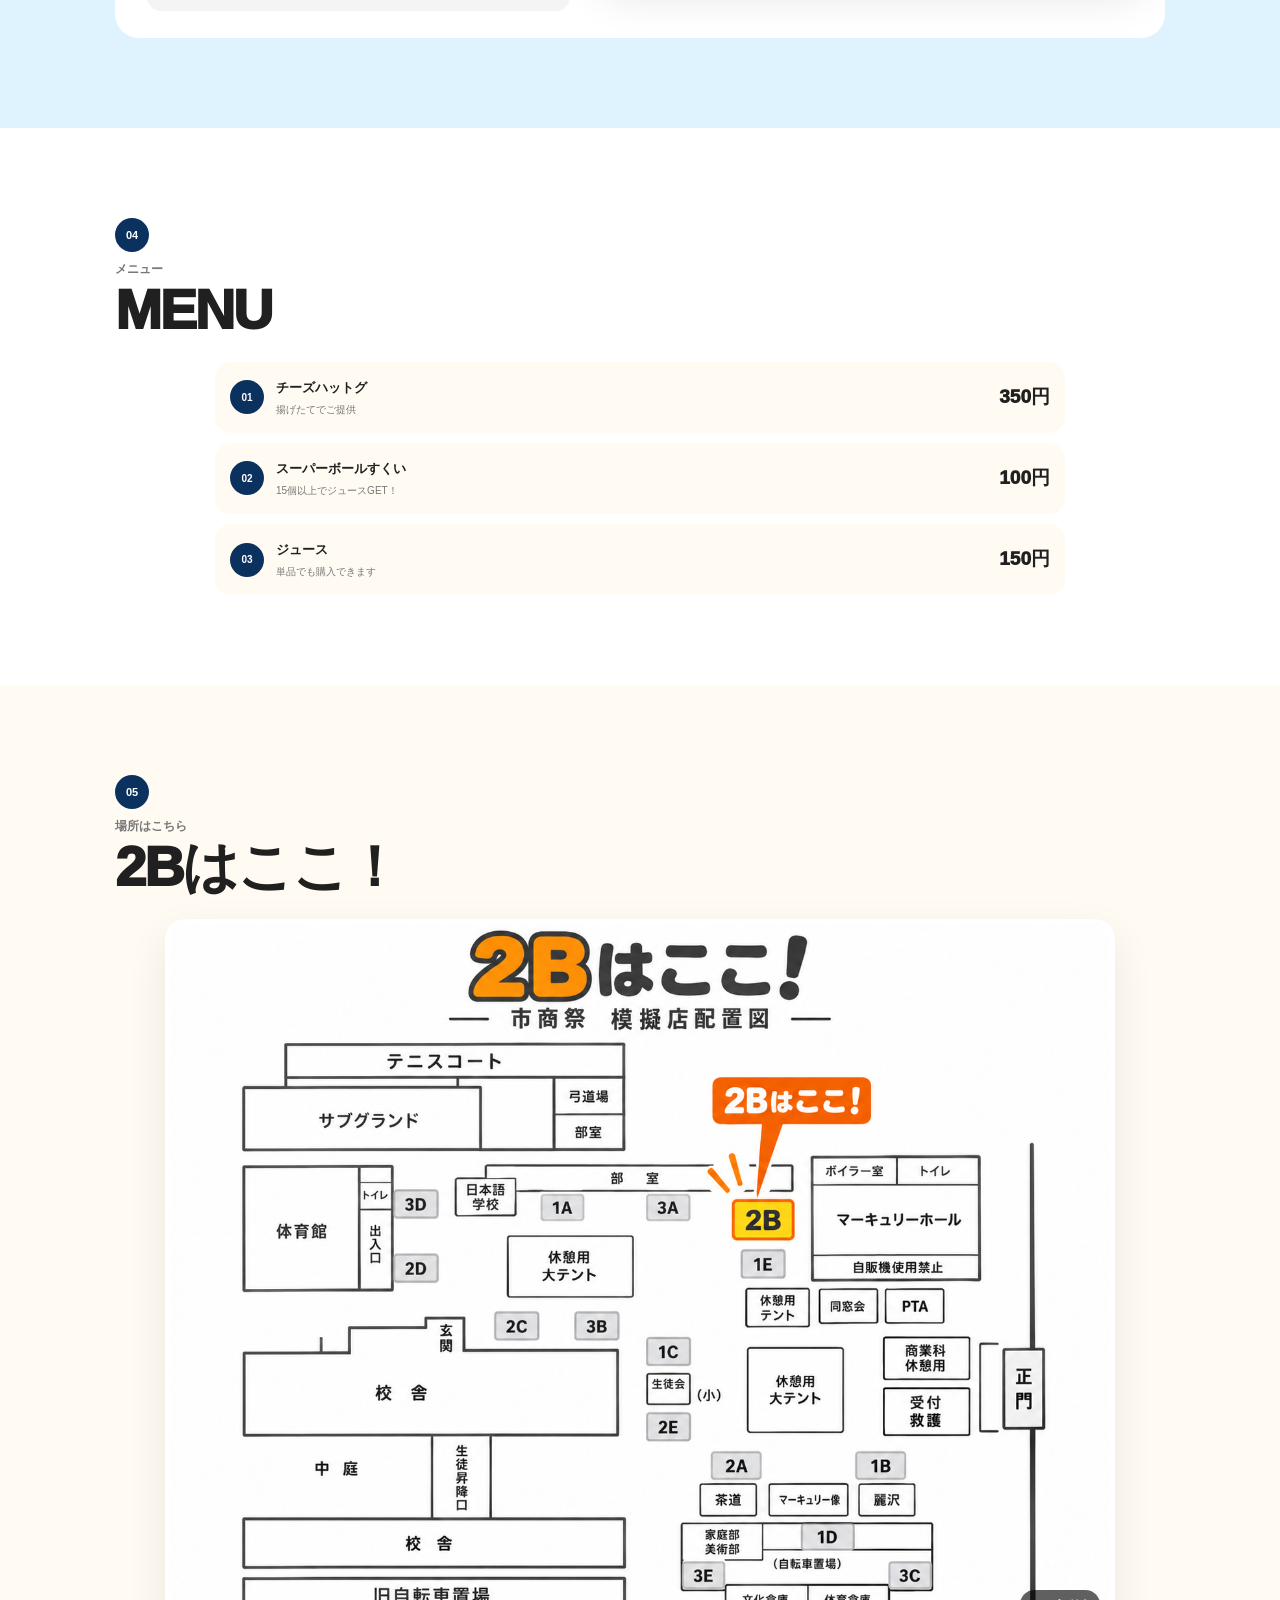
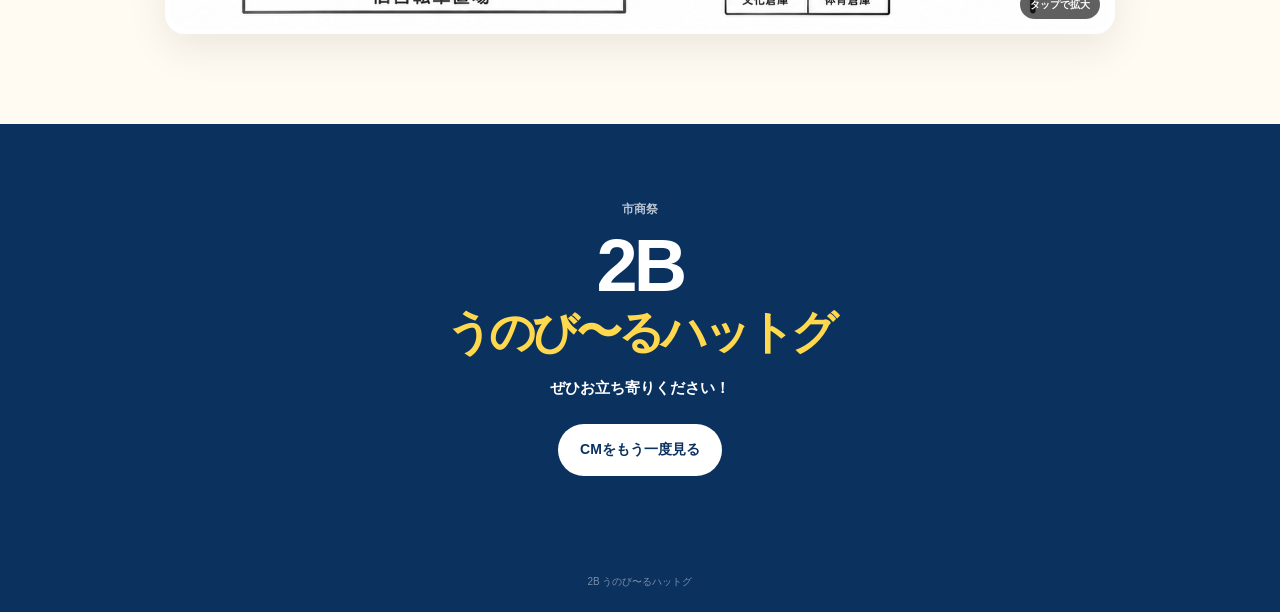
==== commit 2afb8e26: "Update index.html" ====
--- a/index.html
+++ b/index.html
@@ -123,6 +123,34 @@
           </div>
 
         </div>
+        <div class="presale-bonus">
+
+  <p class="presale-bonus-label">
+    前売り券BONUS
+  </p>
+
+  <p class="presale-bonus-text">
+    前売り券を見せると
+
+    <strong>
+      スーパーボール3個GETした状態でスタート！
+    </strong>
+
+    <span class="presale-bonus-note">
+      ハットグ・スーパーボールすくい<br>
+      どちらの前売り券でも適用！
+    </span>
+
+    <span class="presale-bonus-max">
+      2種類とも持っていれば
+      <b>
+        最大6個GETした状態でスタート！
+      </b>
+    </span>
+
+  </p>
+
+</div>
 
 
         <a
--- a/style.css
+++ b/style.css
@@ -2064,3 +2064,88 @@
   font-size: 12px;
   font-weight: bold;
 }
+
+/* =========================
+   NAV ACTIONS
+========================= */
+
+.nav-actions {
+  display: flex;
+  align-items: center;
+  gap: 8px;
+}
+
+
+/* 市商祭全体ギャラリー */
+
+.nav-gallery-button {
+  display: inline-flex;
+
+  align-items: center;
+  justify-content: center;
+
+  min-height: 38px;
+
+  padding:
+    8px
+    12px;
+
+  border-radius: 999px;
+
+  color: #222;
+
+  background: #fff;
+
+  border:
+    1px solid
+    rgba(0, 0, 0, 0.14);
+
+  font-size: 11px;
+  font-weight: 900;
+
+  line-height: 1.15;
+
+  white-space: nowrap;
+
+  box-shadow:
+    0
+    4px
+    12px
+    rgba(0, 0, 0, 0.08);
+
+  transition:
+    transform 0.2s ease,
+    background 0.2s ease;
+}
+
+
+.nav-gallery-button:active {
+  transform: scale(0.96);
+}
+
+
+/* =========================
+   MOBILE
+========================= */
+
+@media (max-width: 600px) {
+
+  .nav {
+    gap: 8px;
+  }
+
+  .nav-actions {
+    gap: 5px;
+  }
+
+  .nav-gallery-button {
+    min-height: 34px;
+
+    padding:
+      6px
+      8px;
+
+    font-size: 9px;
+  }
+
+}
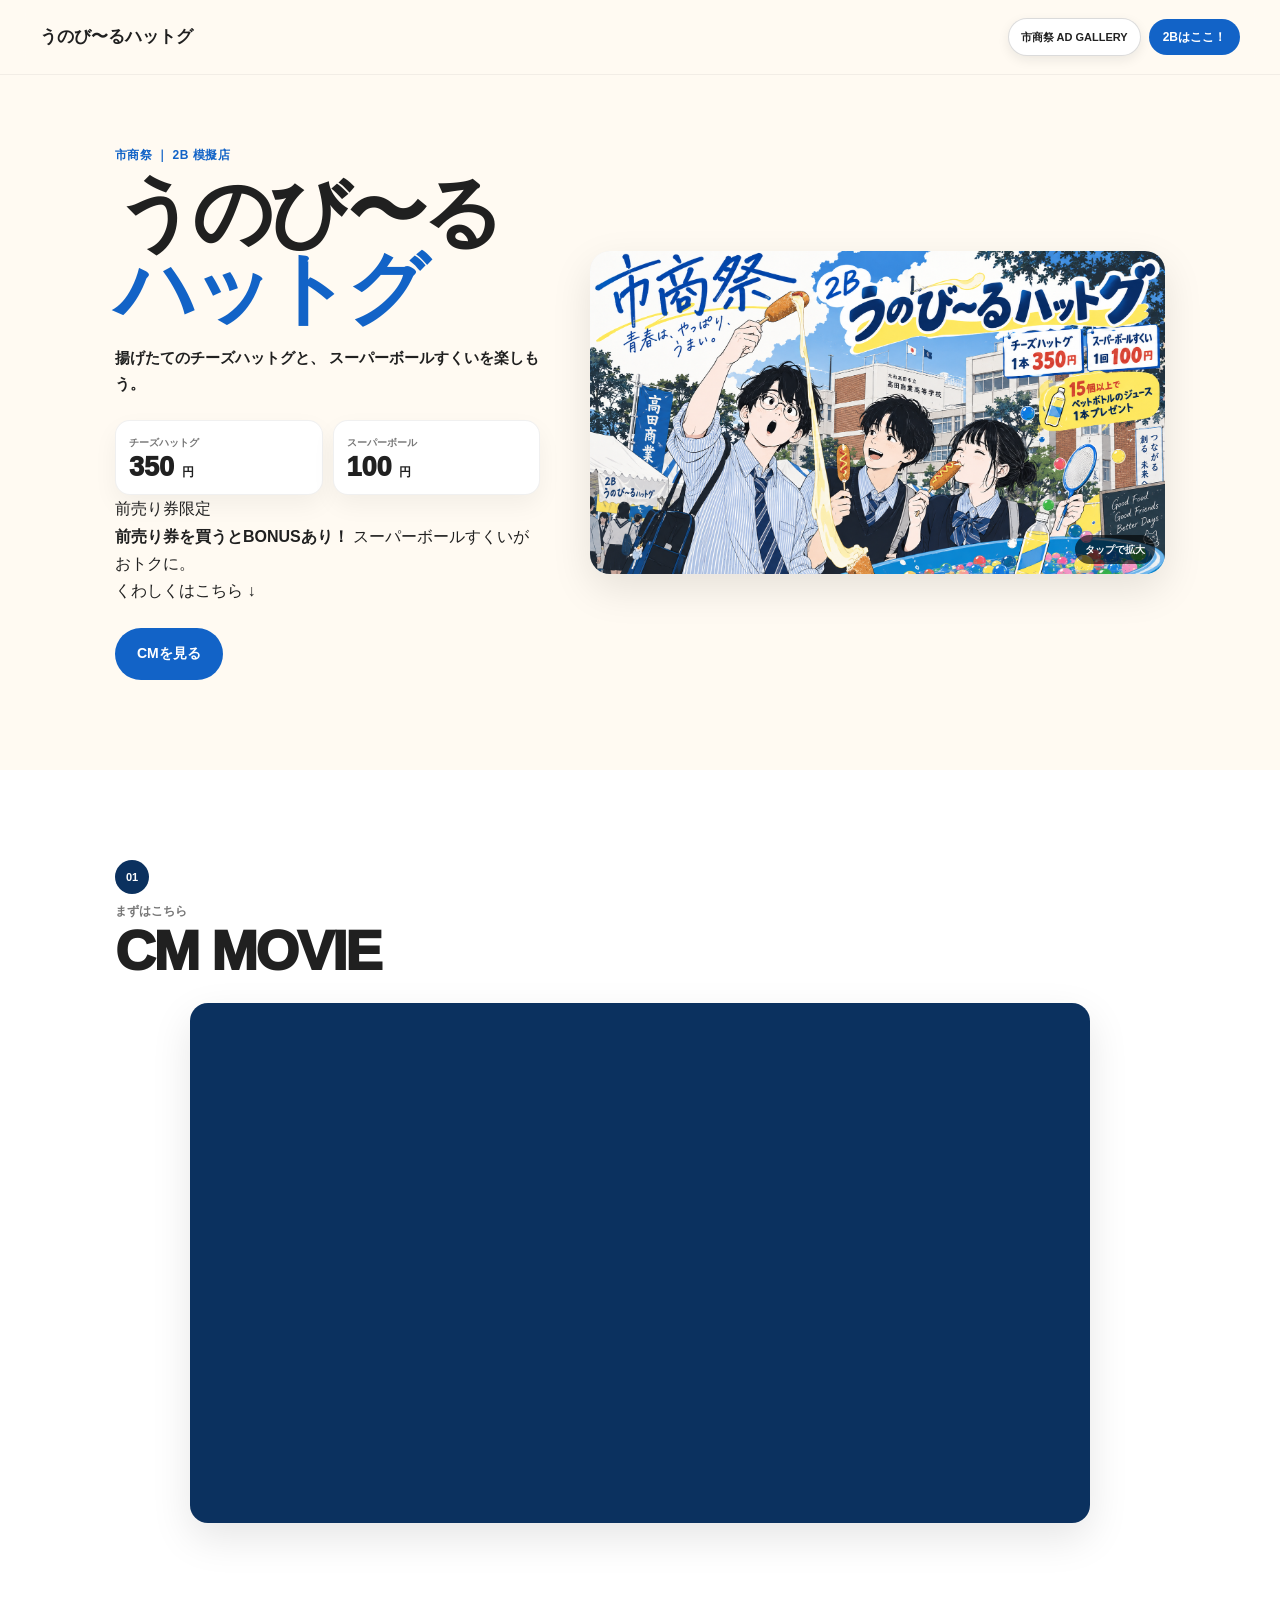
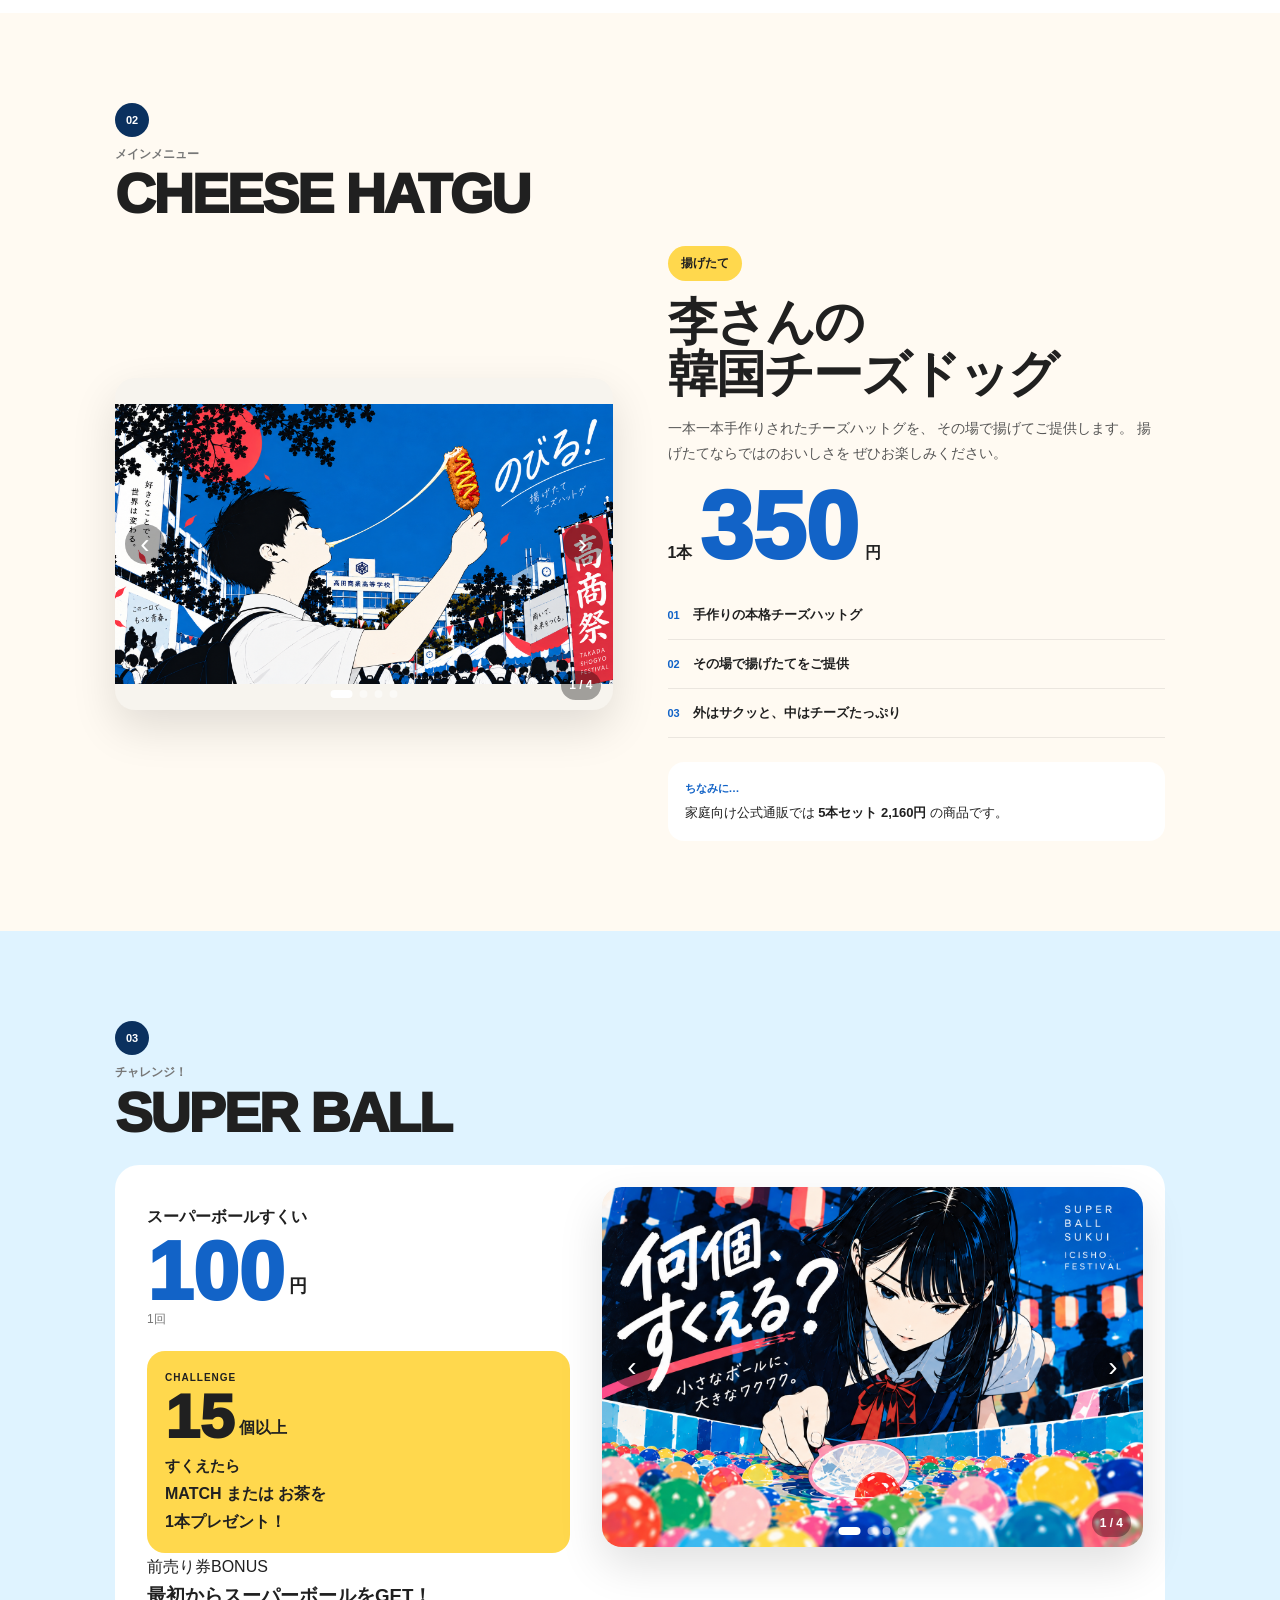
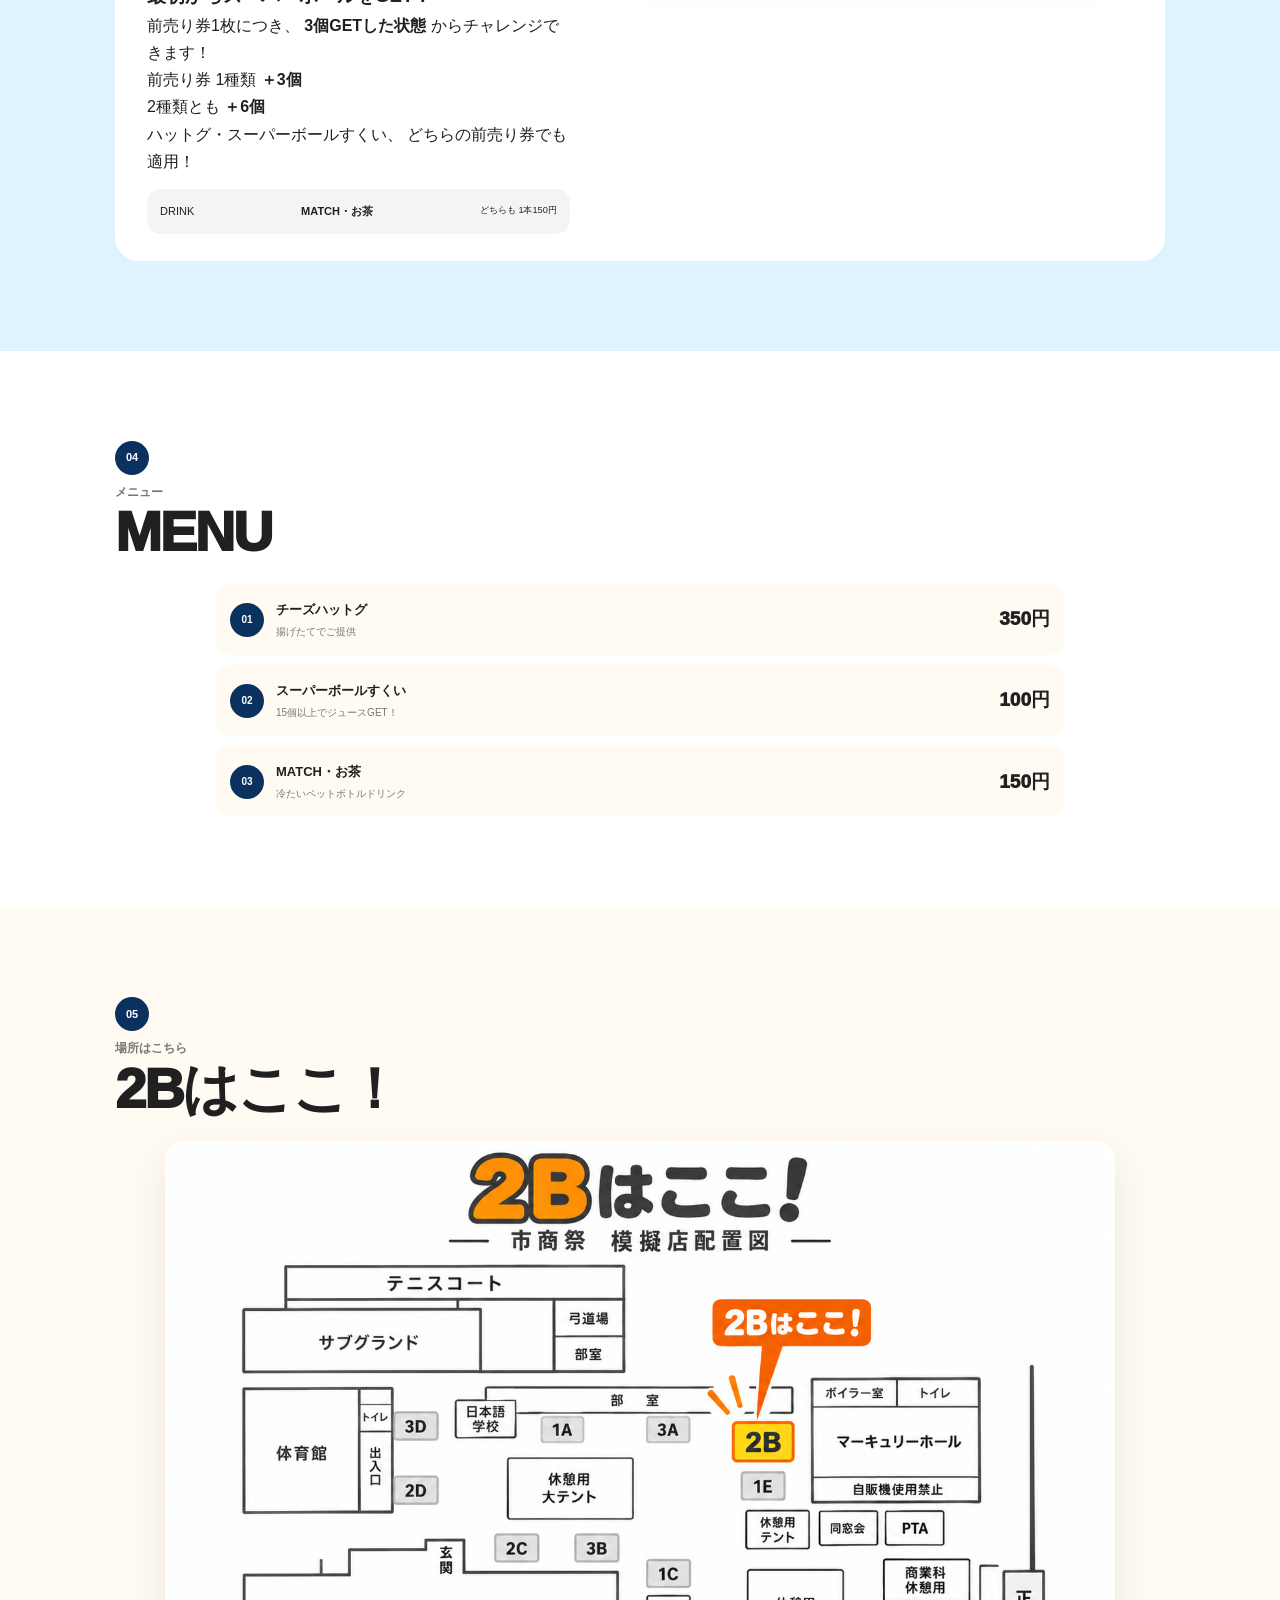
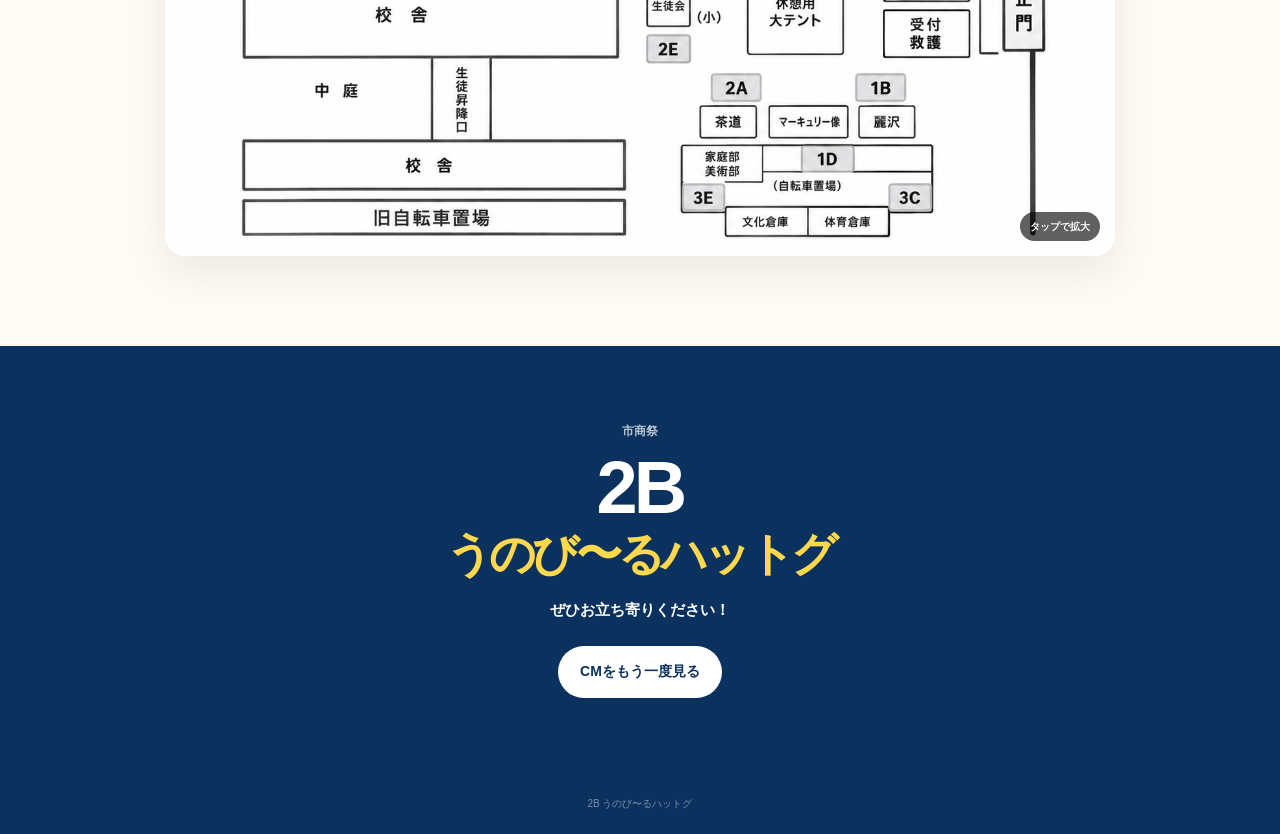
==== commit 61396d1a: "Update index.html" ====
--- a/index.html
+++ b/index.html
@@ -123,32 +123,31 @@
           </div>
 
         </div>
-        <div class="presale-bonus">
-
-  <p class="presale-bonus-label">
-    前売り券BONUS
-  </p>
-
-  <p class="presale-bonus-text">
-    前売り券を見せると
+       <div class="hero-presale">
+
+  <span class="hero-presale-tag">
+    前売り券限定
+  </span>
+
+  <div class="hero-presale-copy">
 
     <strong>
-      スーパーボール3個GETした状態でスタート！
+      前売り券を買うとBONUSあり！
     </strong>
 
-    <span class="presale-bonus-note">
-      ハットグ・スーパーボールすくい<br>
-      どちらの前売り券でも適用！
+    <span>
+      スーパーボールすくいがおトクに。
     </span>
 
-    <span class="presale-bonus-max">
-      2種類とも持っていれば
-      <b>
-        最大6個GETした状態でスタート！
-      </b>
-    </span>
-
-  </p>
+  </div>
+
+  <a
+    href="#presale-bonus-detail"
+    class="hero-presale-link"
+  >
+    くわしくはこちら
+    <span>↓</span>
+  </a>
 
 </div>
 
@@ -562,26 +561,86 @@
             <p>
               すくえたら
               <b>
-                ペットボトルのジュース
-                1本プレゼント！
+                 MATCH または お茶を<br>
+    1本プレゼント！
               </b>
             </p>
 
           </div>
-
-
-
-          <div class="juice-info">
-
-            <span>
-              ジュースのみの購入もOK
-            </span>
-
-            <strong>
-              1本 150円
-            </strong>
-
-          </div>
+          <div
+  class="presale-detail"
+  id="presale-bonus-detail"
+>
+
+  <span class="presale-detail-tag">
+    前売り券BONUS
+  </span>
+
+  <h3>
+    最初からスーパーボールをGET！
+  </h3>
+
+  <p class="presale-detail-lead">
+    前売り券1枚につき、
+    <strong>3個GETした状態</strong>
+    からチャレンジできます！
+  </p>
+
+
+  <div class="presale-detail-options">
+
+    <div class="presale-detail-option">
+
+      <span>
+        前売り券 1種類
+      </span>
+
+      <strong>
+        ＋3個
+      </strong>
+
+    </div>
+
+
+    <div class="presale-detail-option special">
+
+      <span>
+        2種類とも
+      </span>
+
+      <strong>
+        ＋6個
+      </strong>
+
+    </div>
+
+  </div>
+
+
+  <p class="presale-detail-note">
+    ハットグ・スーパーボールすくい、
+    どちらの前売り券でも適用！
+  </p>
+
+</div>
+
+
+
+         <div class="juice-info">
+
+  <span>
+    DRINK
+  </span>
+
+  <strong>
+    MATCH・お茶
+  </strong>
+
+  <small>
+    どちらも 1本150円
+  </small>
+
+</div>
 
         </div>
 
@@ -776,29 +835,29 @@
 
 
 
-        <div class="menu-card">
-
-          <span class="menu-icon">
-            03
-          </span>
-
-          <div>
-
-            <h3>
-              ジュース
-            </h3>
-
-            <p>
-              単品でも購入できます
-            </p>
-
-          </div>
-
-          <strong>
-            150円
-          </strong>
-
-        </div>
+     <div class="menu-card">
+
+  <span class="menu-icon">
+    03
+  </span>
+
+  <div>
+
+    <h3>
+      MATCH・お茶
+    </h3>
+
+    <p>
+      冷たいペットボトルドリンク
+    </p>
+
+  </div>
+
+  <strong>
+    150円
+  </strong>
+
+</div>
 
 
       </div>
--- a/style.css
+++ b/style.css
@@ -2149,3 +2149,137 @@
   }
 
 }
+
+/* ========================================
+   PRESALE BONUS
+======================================== */
+
+.presale-bonus {
+  margin-top: 18px;
+  margin-bottom: 18px;
+
+  padding: 16px 18px;
+
+  border: 2px solid #1474d4;
+  border-radius: 18px;
+
+  background:
+    linear-gradient(
+      135deg,
+      rgba(20, 116, 212, 0.08),
+      rgba(255, 255, 255, 0.96)
+    );
+
+  box-shadow:
+    0 8px 20px
+    rgba(20, 116, 212, 0.10);
+}
+
+
+.presale-bonus-label {
+  display: inline-block;
+
+  margin: 0 0 8px;
+
+  padding: 5px 10px;
+
+  border-radius: 999px;
+
+  color: #fff;
+  background: #1474d4;
+
+  font-size: 11px;
+  font-weight: 900;
+  letter-spacing: .08em;
+}
+
+
+.presale-bonus-text {
+  margin: 0;
+
+  color: #222;
+
+  font-size: 15px;
+  font-weight: 700;
+  line-height: 1.65;
+}
+
+
+.presale-bonus-text strong {
+  display: block;
+
+  margin-top: 4px;
+
+  color: #1474d4;
+
+  font-size: 20px;
+  font-weight: 950;
+  line-height: 1.35;
+}
+
+
+.presale-bonus-note {
+  display: block;
+
+  margin-top: 11px;
+
+  color: #555;
+
+  font-size: 13px;
+  font-weight: 700;
+  line-height: 1.55;
+}
+
+
+.presale-bonus-max {
+  display: block;
+
+  margin-top: 9px;
+
+  color: #222;
+
+
+   @media (max-width: 600px) {
+
+  .presale-bonus {
+    padding: 14px 15px;
+    border-radius: 16px;
+  }
+
+  .presale-bonus-text {
+    font-size: 14px;
+  }
+
+  .presale-bonus-text strong {
+    font-size: 18px;
+  }
+
+  .presale-bonus-note {
+    font-size: 12px;
+  }
+
+  .presale-bonus-max {
+    font-size: 12px;
+  }
+
+  .presale-bonus-max b {
+    font-size: 17px;
+  }
+
+}
+  font-size: 13px;
+  font-weight: 800;
+  line-height: 1.55;
+}
+
+
+.presale-bonus-max b {
+  display: block;
+
+  margin-top: 2px;
+
+  color: #1474d4;
+
+  font-size: 18px;
+  font-weight: 950;
+}
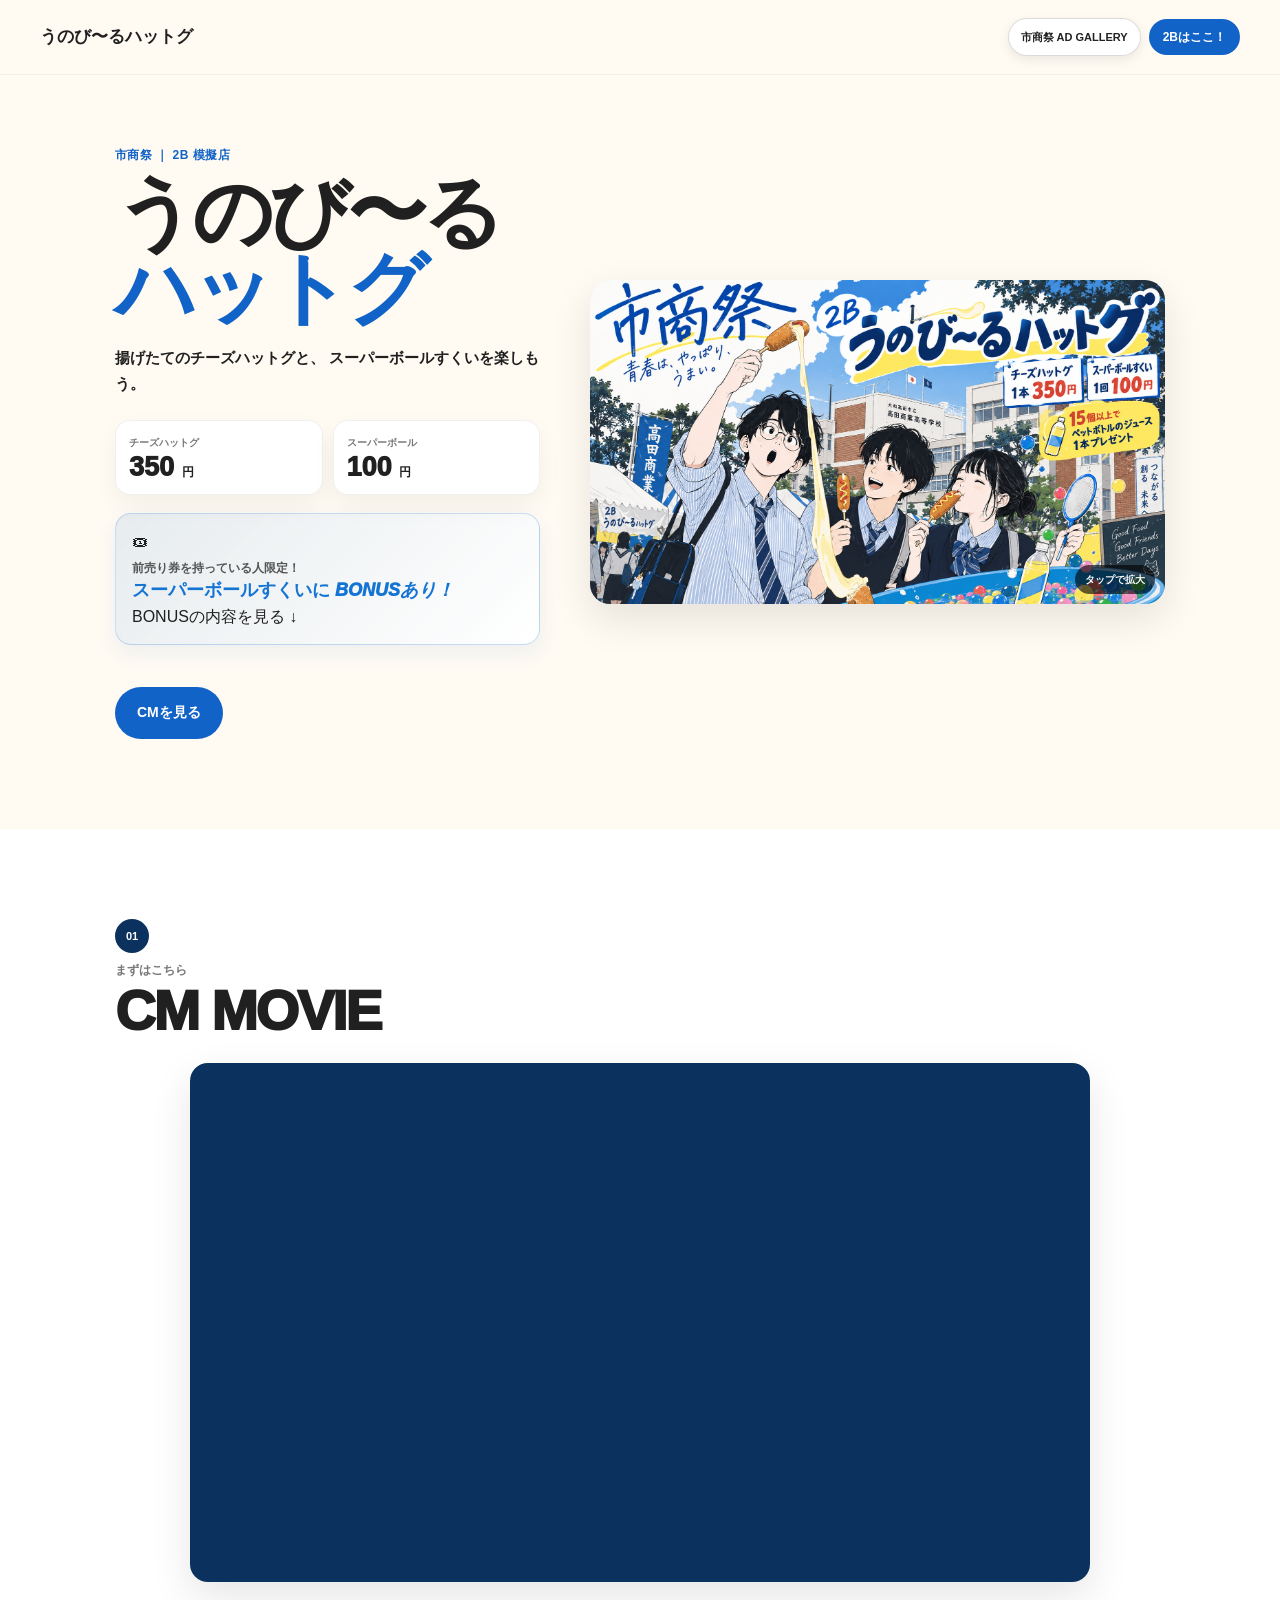
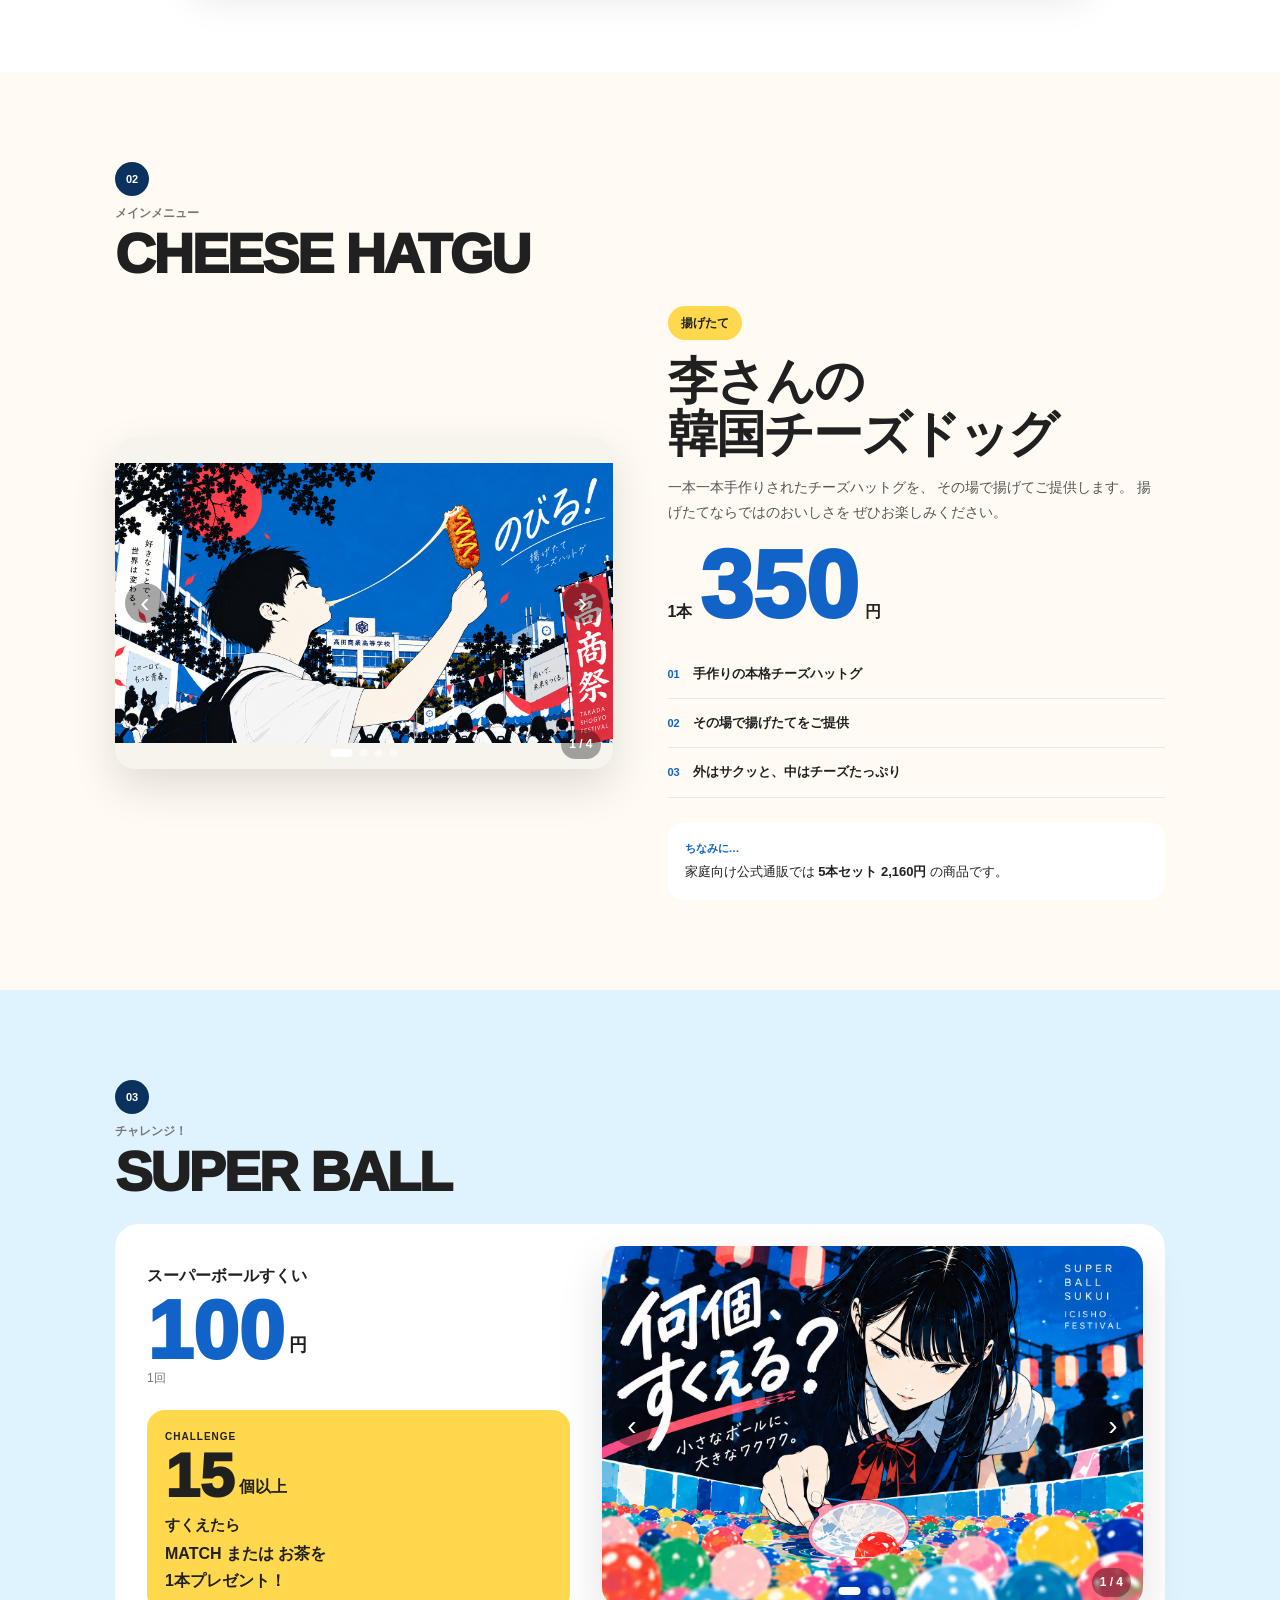
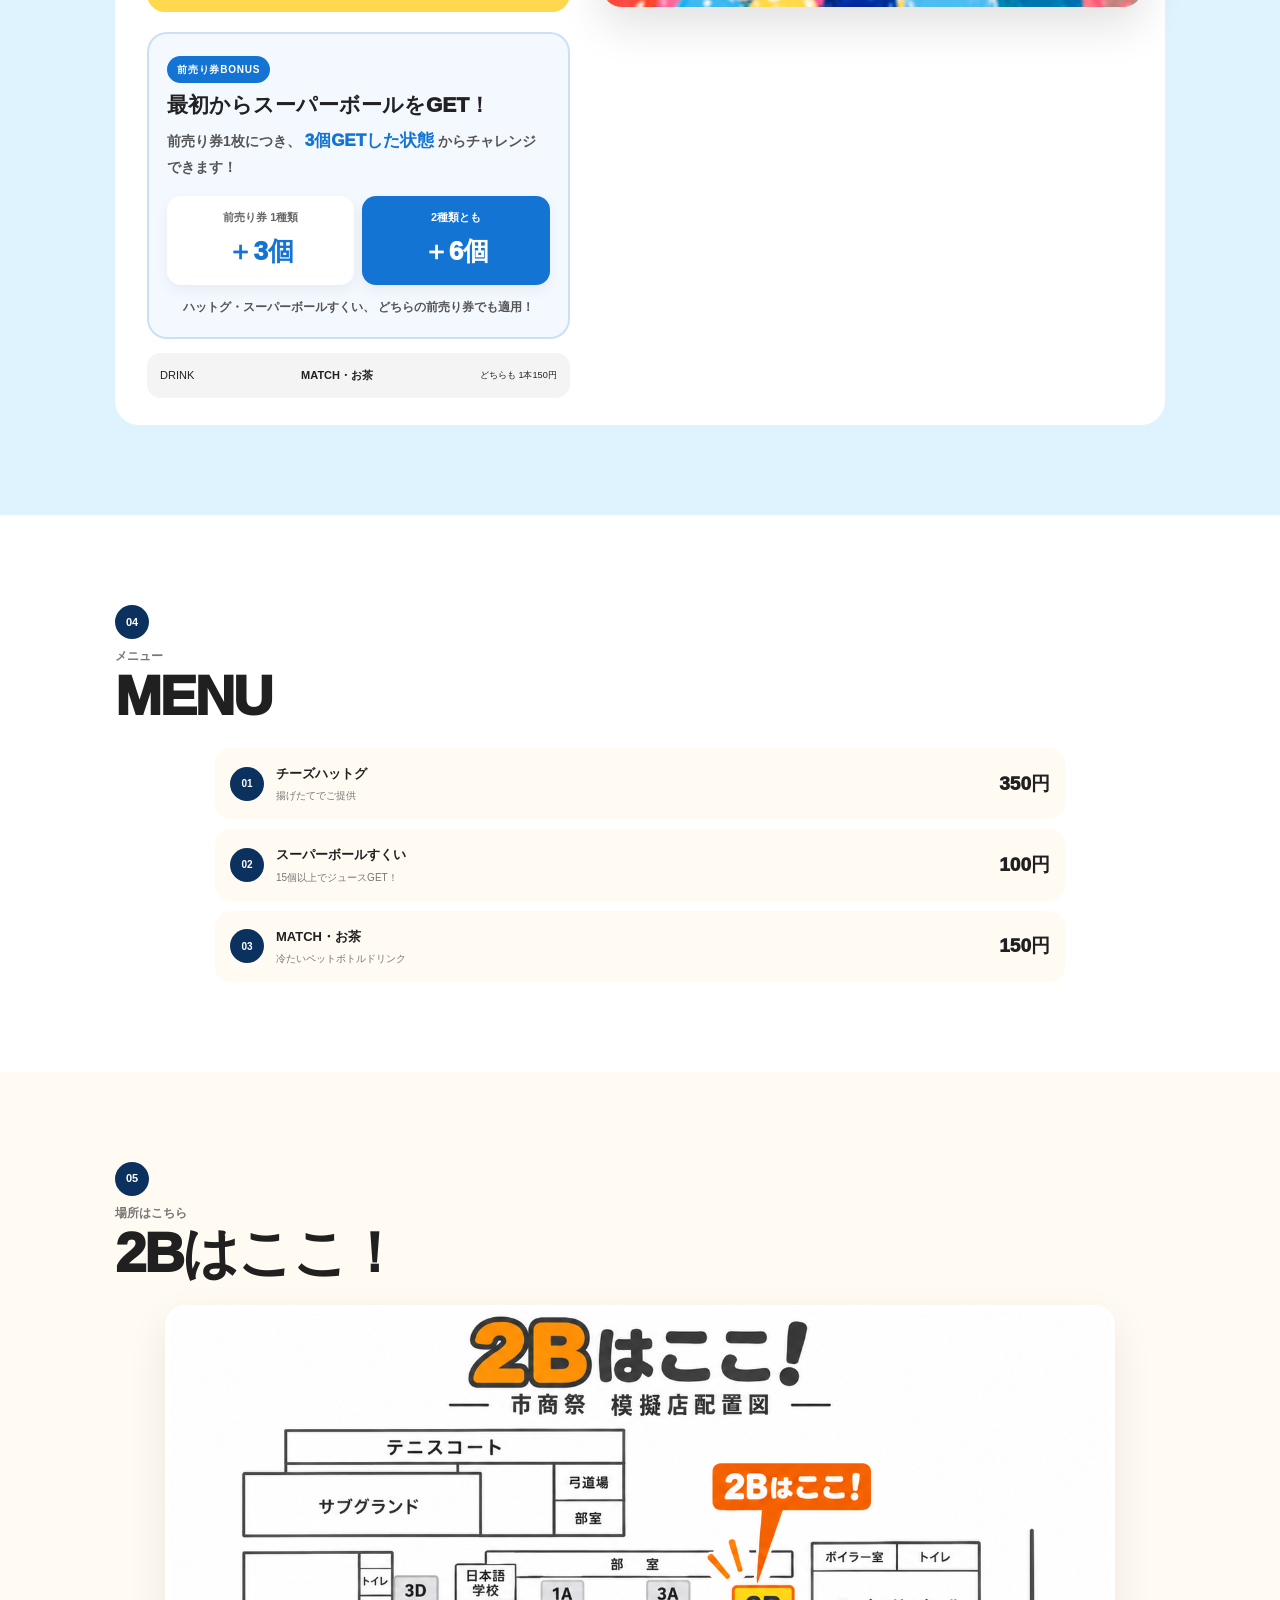
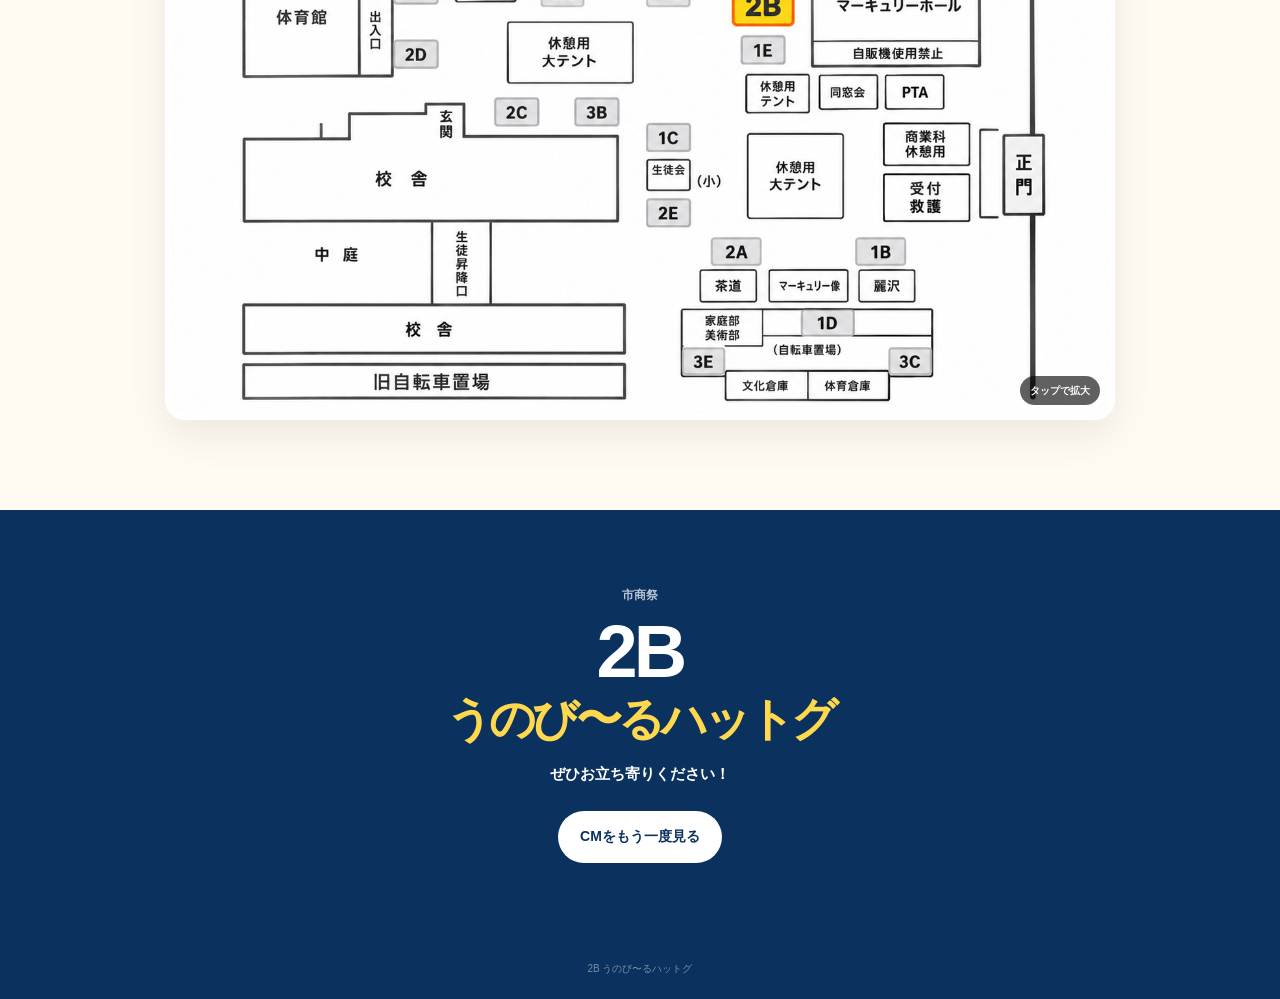
==== commit 19bbdc66: "Update index.html" ====
--- a/index.html
+++ b/index.html
@@ -123,29 +123,35 @@
           </div>
 
         </div>
-       <div class="hero-presale">
-
-  <span class="hero-presale-tag">
-    前売り券限定
-  </span>
-
-  <div class="hero-presale-copy">
-
-    <strong>
-      前売り券を買うとBONUSあり！
-    </strong>
-
-    <span>
-      スーパーボールすくいがおトクに。
+     <div class="hero-presale">
+
+  <div class="hero-presale-ticket">
+
+    <span class="hero-presale-icon">
+      🎟
     </span>
 
+    <div class="hero-presale-copy">
+
+      <span class="hero-presale-small">
+        前売り券を持っている人限定！
+      </span>
+
+      <strong>
+        スーパーボールすくいに
+        <em>BONUSあり！</em>
+      </strong>
+
+    </div>
+
   </div>
+
 
   <a
     href="#presale-bonus-detail"
-    class="hero-presale-link"
-  >
-    くわしくはこちら
+    class="hero-presale-button"
+  >
+    BONUSの内容を見る
     <span>↓</span>
   </a>
 
--- a/style.css
+++ b/style.css
@@ -2283,3 +2283,236 @@
   font-size: 18px;
   font-weight: 950;
 }
+
+/* ========================================
+   HERO PRESALE
+======================================== */
+
+.hero-presale {
+  margin-top: 18px;
+  margin-bottom: 18px;
+
+  padding: 14px 16px;
+
+  border-radius: 16px;
+
+  background:
+    linear-gradient(
+      135deg,
+      rgba(20, 116, 212, .10),
+      rgba(255, 255, 255, .96)
+    );
+
+  border: 1px solid
+    rgba(20, 116, 212, .22);
+
+  box-shadow:
+    0 8px 20px
+    rgba(20, 116, 212, .08);
+}
+
+
+.hero-presale-tag {
+  display: inline-block;
+
+  margin-bottom: 7px;
+
+  padding: 4px 9px;
+
+  border-radius: 999px;
+
+  color: #fff;
+  background: #1474d4;
+
+  font-size: 10px;
+  font-weight: 900;
+
+  letter-spacing: .08em;
+}
+
+
+.hero-presale-copy strong {
+  display: block;
+
+  color: #1474d4;
+
+  font-size: 18px;
+  font-weight: 950;
+  line-height: 1.4;
+}
+
+
+.hero-presale-copy span {
+  display: block;
+
+  margin-top: 2px;
+
+  color: #555;
+
+  font-size: 12px;
+  font-weight: 700;
+}
+
+
+.hero-presale-link {
+  display: inline-flex;
+  align-items: center;
+  gap: 5px;
+
+  margin-top: 9px;
+
+  color: #222;
+
+  font-size: 12px;
+  font-weight: 900;
+
+  text-decoration: none;
+}
+
+
+.hero-presale-link span {
+  color: #1474d4;
+}
+
+/* ========================================
+   PRESALE DETAIL
+======================================== */
+
+.presale-detail {
+  margin-top: 20px;
+
+  padding: 20px 18px;
+
+  border-radius: 20px;
+
+  background: #f4f8ff;
+
+  border:
+    2px solid
+    rgba(20, 116, 212, .18);
+}
+
+
+.presale-detail-tag {
+  display: inline-block;
+
+  margin-bottom: 8px;
+
+  padding: 5px 10px;
+
+  border-radius: 999px;
+
+  color: #fff;
+  background: #1474d4;
+
+  font-size: 10px;
+  font-weight: 900;
+
+  letter-spacing: .08em;
+}
+
+
+.presale-detail h3 {
+  margin: 0;
+
+  color: #222;
+
+  font-size: 21px;
+  font-weight: 950;
+  line-height: 1.35;
+}
+
+
+.presale-detail-lead {
+  margin:
+    8px
+    0
+    16px;
+
+  color: #555;
+
+  font-size: 14px;
+  font-weight: 700;
+  line-height: 1.7;
+}
+
+
+.presale-detail-lead strong {
+  color: #1474d4;
+
+  font-size: 17px;
+  font-weight: 950;
+}
+
+
+.presale-detail-options {
+  display: grid;
+
+  grid-template-columns:
+    repeat(2, 1fr);
+
+  gap: 8px;
+}
+
+
+.presale-detail-option {
+  padding: 12px 8px;
+
+  border-radius: 14px;
+
+  background: #fff;
+
+  text-align: center;
+
+  box-shadow:
+    0 5px 14px
+    rgba(0,0,0,.06);
+}
+
+
+.presale-detail-option span {
+  display: block;
+
+  color: #666;
+
+  font-size: 11px;
+  font-weight: 800;
+}
+
+
+.presale-detail-option strong {
+  display: block;
+
+  margin-top: 2px;
+
+  color: #1474d4;
+
+  font-size: 26px;
+  font-weight: 950;
+}
+
+
+.presale-detail-option.special {
+  background: #1474d4;
+}
+
+
+.presale-detail-option.special span,
+.presale-detail-option.special strong {
+  color: #fff;
+}
+
+
+.presale-detail-note {
+  margin:
+    12px
+    0
+    0;
+
+  color: #555;
+
+  font-size: 12px;
+  font-weight: 800;
+
+  text-align: center;
+}
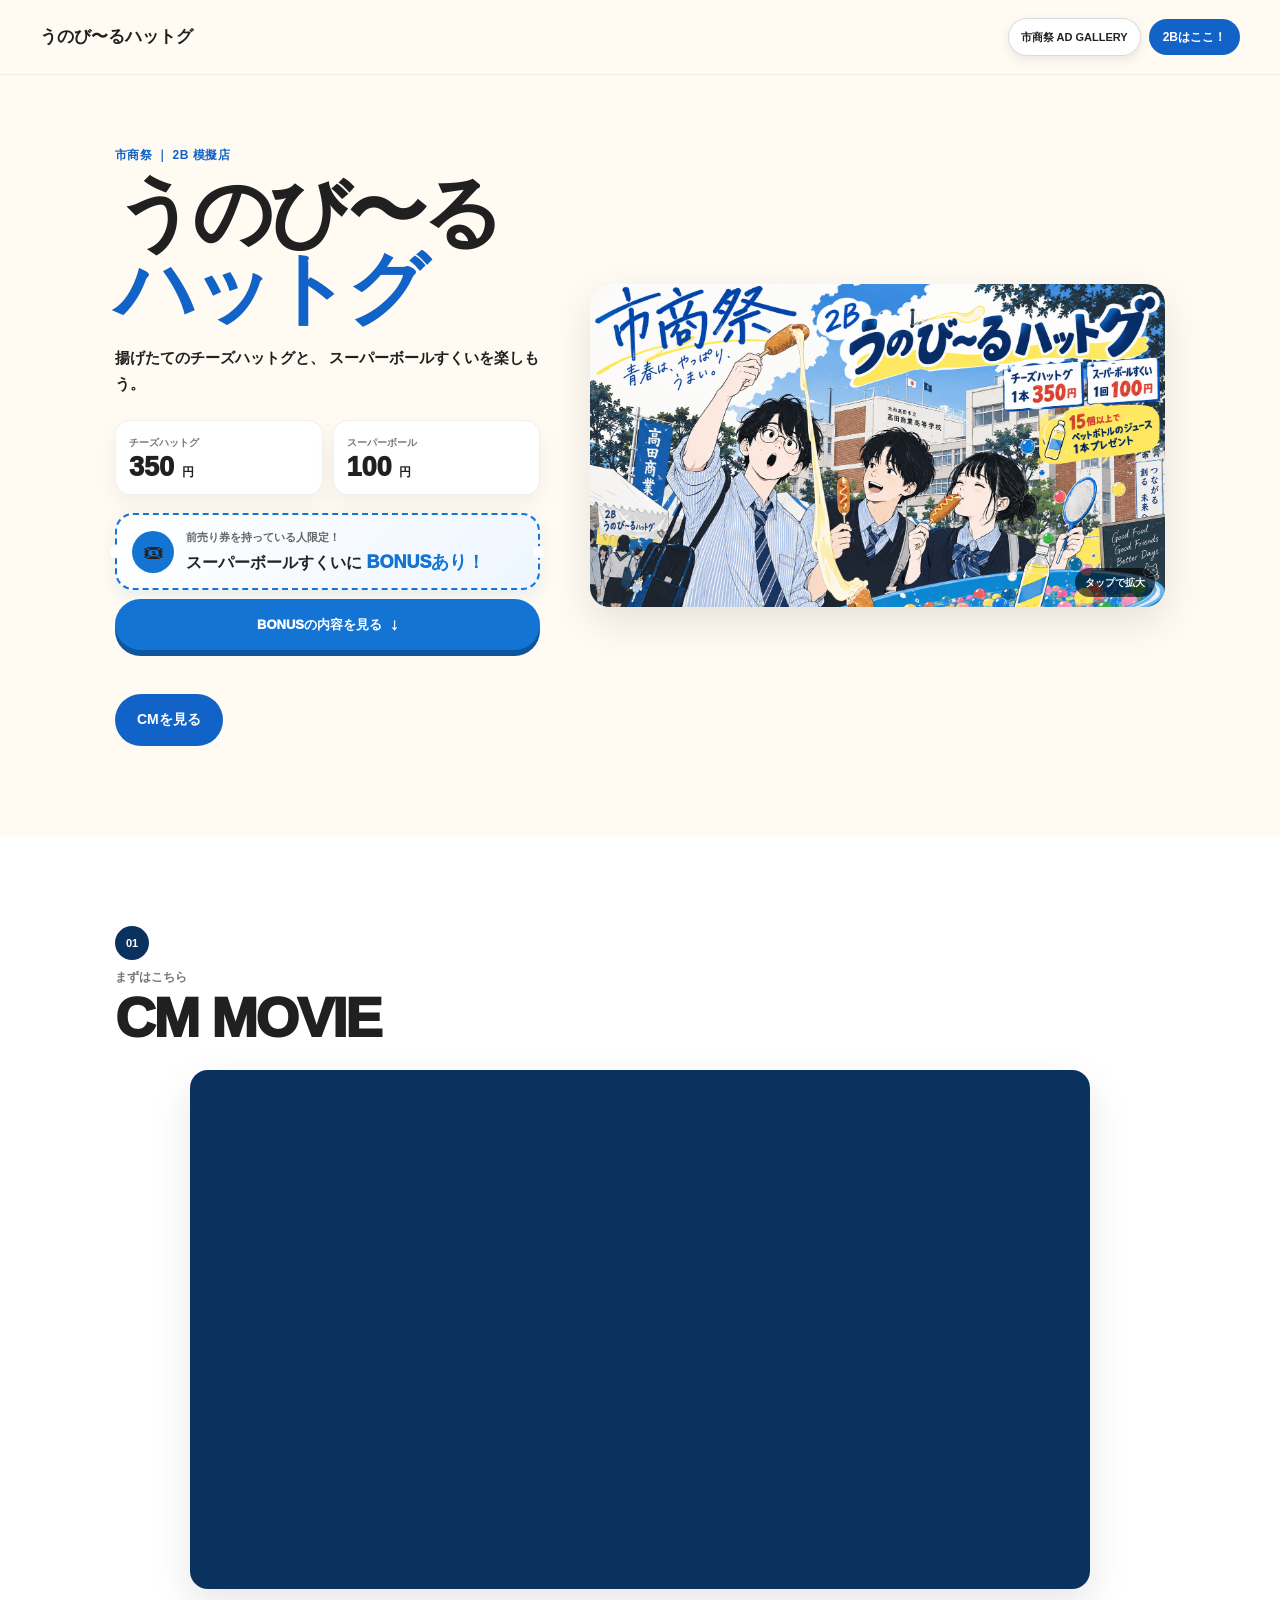
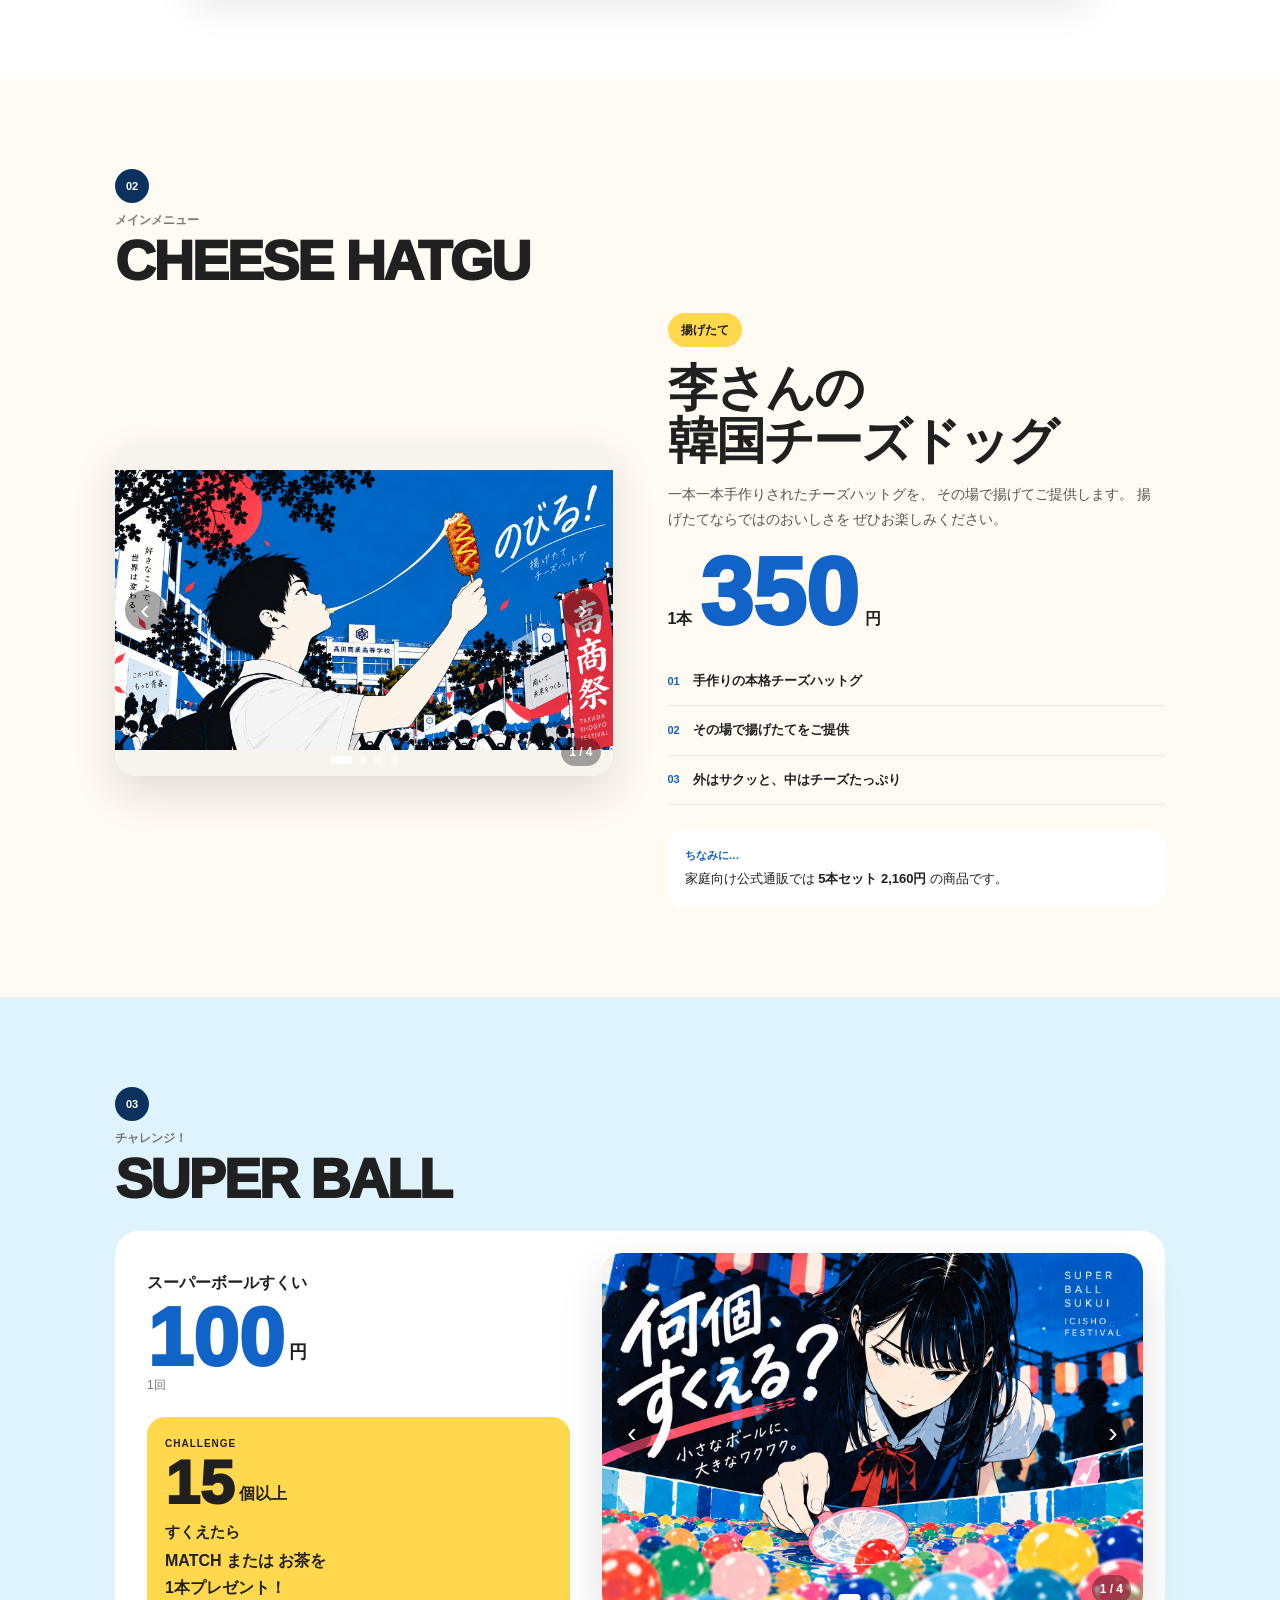
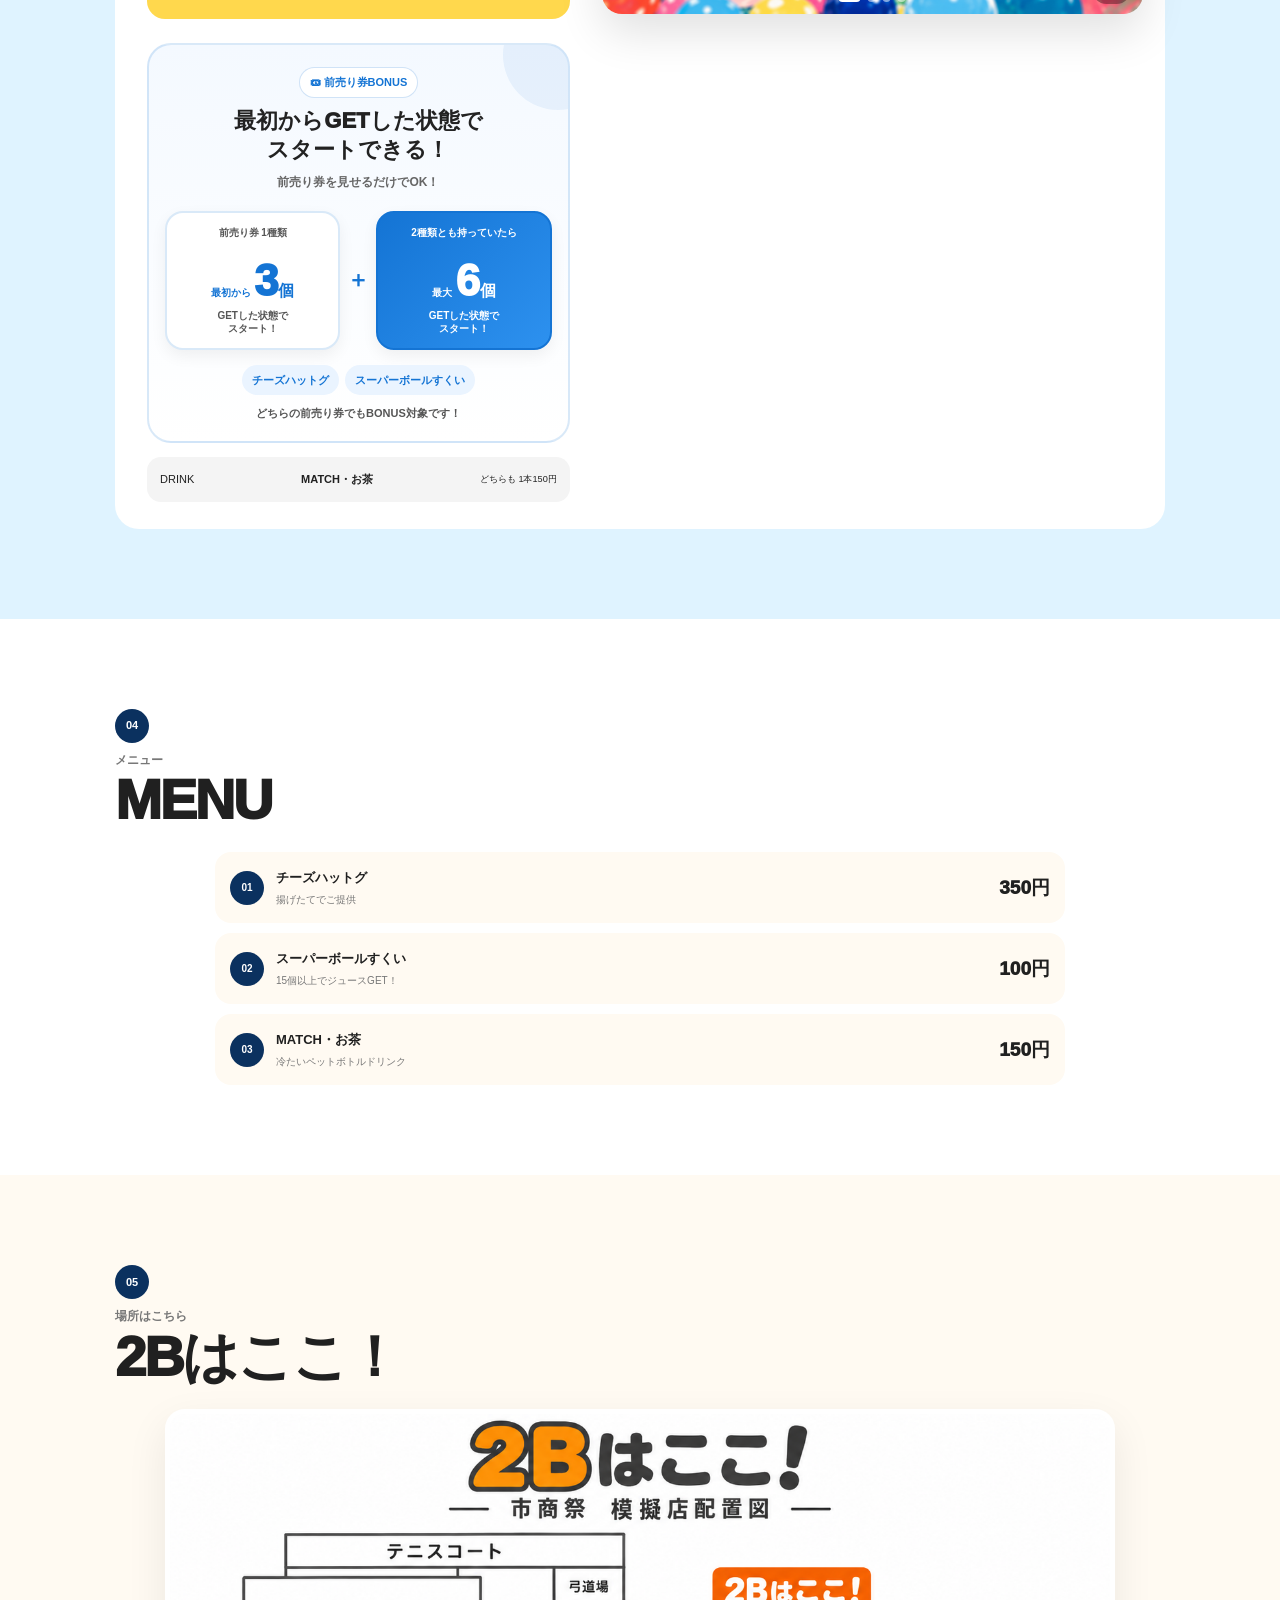
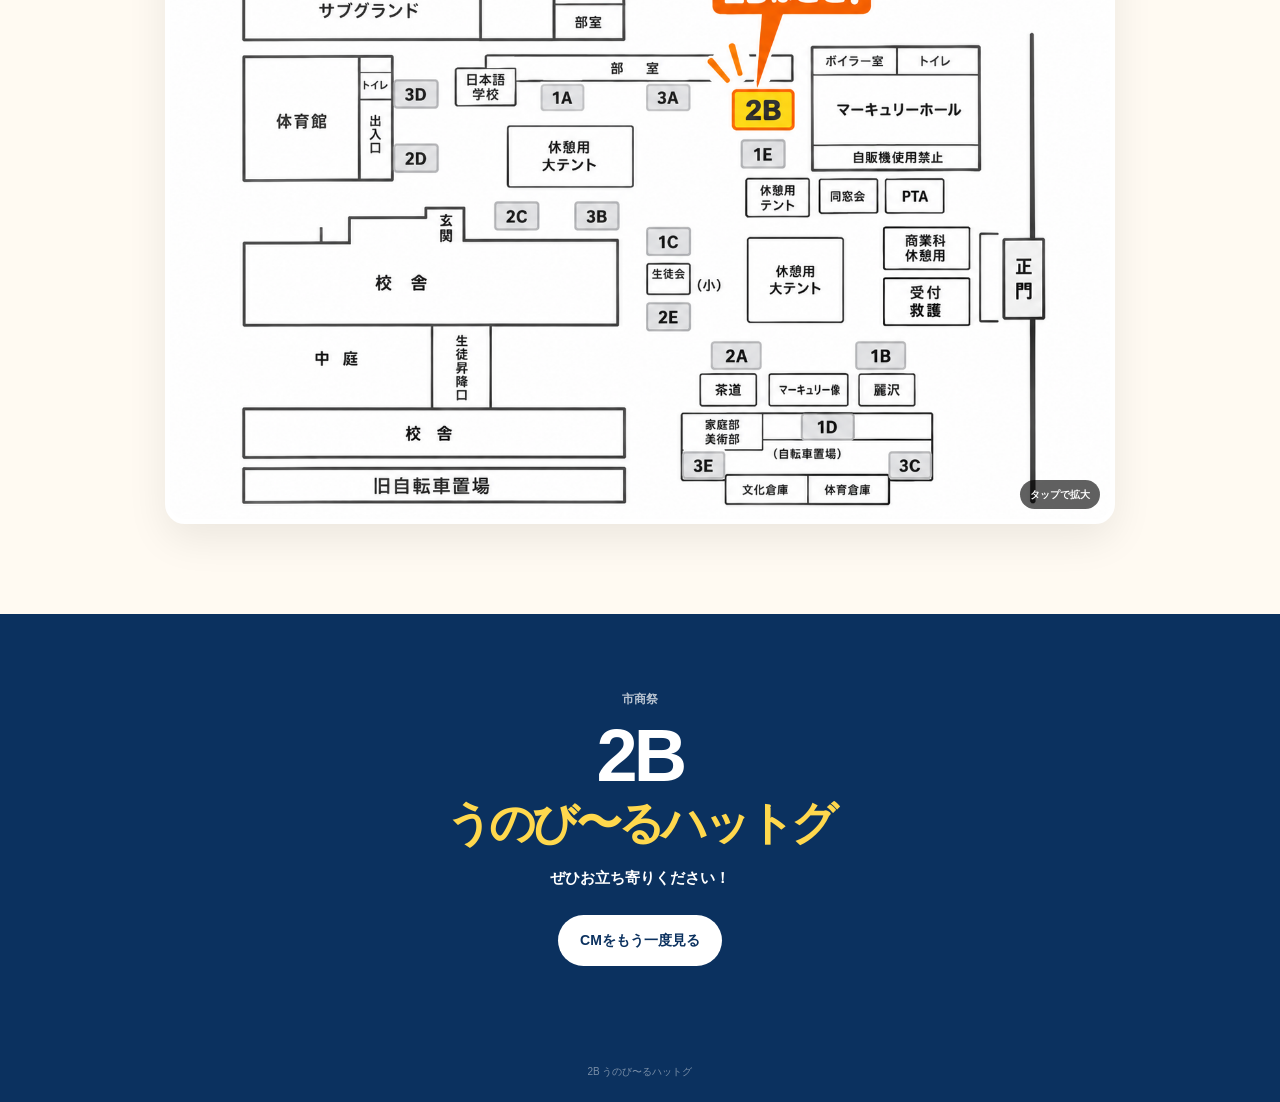
==== commit d037677f: "Update index.html" ====
--- a/index.html
+++ b/index.html
@@ -573,59 +573,93 @@
             </p>
 
           </div>
-          <div
+         <div
   class="presale-detail"
   id="presale-bonus-detail"
 >
 
-  <span class="presale-detail-tag">
-    前売り券BONUS
-  </span>
-
-  <h3>
-    最初からスーパーボールをGET！
-  </h3>
-
-  <p class="presale-detail-lead">
-    前売り券1枚につき、
-    <strong>3個GETした状態</strong>
-    からチャレンジできます！
-  </p>
-
-
-  <div class="presale-detail-options">
-
-    <div class="presale-detail-option">
-
-      <span>
+  <div class="presale-detail-heading">
+
+    <span class="presale-detail-mini">
+      🎟 前売り券BONUS
+    </span>
+
+    <h3>
+      最初からGETした状態で<br>
+      スタートできる！
+    </h3>
+
+    <p>
+      前売り券を見せるだけでOK！
+    </p>
+
+  </div>
+
+
+  <div class="presale-bonus-flow">
+
+    <div class="bonus-card">
+
+      <span class="bonus-card-label">
         前売り券 1種類
       </span>
 
-      <strong>
-        ＋3個
-      </strong>
+      <div class="bonus-number">
+        <small>最初から</small>
+        <strong>3</strong>
+        <span>個</span>
+      </div>
+
+      <p>
+        GETした状態で<br>
+        スタート！
+      </p>
 
     </div>
 
 
-    <div class="presale-detail-option special">
-
-      <span>
-        2種類とも
+    <div class="bonus-plus">
+      ＋
+    </div>
+
+
+    <div class="bonus-card bonus-card-max">
+
+      <span class="bonus-card-label">
+        2種類とも持っていたら
       </span>
 
-      <strong>
-        ＋6個
-      </strong>
+      <div class="bonus-number">
+        <small>最大</small>
+        <strong>6</strong>
+        <span>個</span>
+      </div>
+
+      <p>
+        GETした状態で<br>
+        スタート！
+      </p>
 
     </div>
 
   </div>
 
 
+  <div class="presale-ticket-types">
+
+    <span>
+      チーズハットグ
+    </span>
+
+    <span>
+      スーパーボールすくい
+    </span>
+
+  </div>
+
+
   <p class="presale-detail-note">
-    ハットグ・スーパーボールすくい、
-    どちらの前売り券でも適用！
+    どちらの前売り券でもBONUS対象です！
   </p>
 
 </div>
--- a/style.css
+++ b/style.css
@@ -2290,88 +2290,166 @@
 
 .hero-presale {
   margin-top: 18px;
-  margin-bottom: 18px;
-
-  padding: 14px 16px;
-
-  border-radius: 16px;
+  margin-bottom: 20px;
+}
+
+
+.hero-presale-ticket {
+  position: relative;
+
+  display: flex;
+  align-items: center;
+  gap: 12px;
+
+  padding: 13px 15px;
+
+  border: 2px dashed #1474d4;
+  border-radius: 18px;
 
   background:
     linear-gradient(
       135deg,
-      rgba(20, 116, 212, .10),
-      rgba(255, 255, 255, .96)
+      #ffffff 0%,
+      #eef6ff 100%
     );
 
-  border: 1px solid
-    rgba(20, 116, 212, .22);
-
   box-shadow:
-    0 8px 20px
-    rgba(20, 116, 212, .08);
-}
-
-
-.hero-presale-tag {
-  display: inline-block;
-
-  margin-bottom: 7px;
-
-  padding: 4px 9px;
+    0 6px 16px
+    rgba(20, 116, 212, .10);
+}
+
+
+/* チケットっぽい左右の丸 */
+
+.hero-presale-ticket::before,
+.hero-presale-ticket::after {
+  content: "";
+
+  position: absolute;
+  top: 50%;
+
+  width: 12px;
+  height: 12px;
+
+  border-radius: 50%;
+
+  background: #fff;
+
+  transform:
+    translateY(-50%);
+}
+
+
+.hero-presale-ticket::before {
+  left: -7px;
+}
+
+
+.hero-presale-ticket::after {
+  right: -7px;
+}
+
+
+.hero-presale-icon {
+  flex-shrink: 0;
+
+  display: flex;
+  align-items: center;
+  justify-content: center;
+
+  width: 42px;
+  height: 42px;
+
+  border-radius: 50%;
+
+  background: #1474d4;
+
+  font-size: 21px;
+}
+
+
+.hero-presale-copy {
+  min-width: 0;
+}
+
+
+.hero-presale-small {
+  display: block;
+
+  margin-bottom: 3px;
+
+  color: #666;
+
+  font-size: 11px;
+  font-weight: 800;
+}
+
+
+.hero-presale-copy strong {
+  display: block;
+
+  color: #222;
+
+  font-size: 16px;
+  font-weight: 950;
+  line-height: 1.4;
+}
+
+
+.hero-presale-copy em {
+  color: #1474d4;
+
+  font-size: 18px;
+  font-style: normal;
+}
+
+
+/* CTA */
+
+.hero-presale-button {
+  display: flex;
+  align-items: center;
+  justify-content: center;
+  gap: 8px;
+
+  width: 100%;
+
+  margin-top: 9px;
+
+  padding: 12px 16px;
 
   border-radius: 999px;
 
   color: #fff;
   background: #1474d4;
 
-  font-size: 10px;
-  font-weight: 900;
-
-  letter-spacing: .08em;
-}
-
-
-.hero-presale-copy strong {
-  display: block;
-
-  color: #1474d4;
-
-  font-size: 18px;
+  box-shadow:
+    0 6px 0
+    #0e559d;
+
+  font-size: 13px;
   font-weight: 950;
-  line-height: 1.4;
-}
-
-
-.hero-presale-copy span {
-  display: block;
-
-  margin-top: 2px;
-
-  color: #555;
-
-  font-size: 12px;
-  font-weight: 700;
-}
-
-
-.hero-presale-link {
-  display: inline-flex;
-  align-items: center;
-  gap: 5px;
-
-  margin-top: 9px;
-
-  color: #222;
-
-  font-size: 12px;
-  font-weight: 900;
 
   text-decoration: none;
-}
-
-
-.hero-presale-link span {
-  color: #1474d4;
+
+  transition:
+    transform .15s ease,
+    box-shadow .15s ease;
+}
+
+
+.hero-presale-button span {
+  font-size: 16px;
+}
+
+
+.hero-presale-button:active {
+  transform:
+    translateY(4px);
+
+  box-shadow:
+    0 2px 0
+    #0e559d;
 }
 
 /* ========================================
@@ -2379,21 +2457,57 @@
 ======================================== */
 
 .presale-detail {
-  margin-top: 20px;
-
-  padding: 20px 18px;
-
-  border-radius: 20px;
-
-  background: #f4f8ff;
+  position: relative;
+
+  margin-top: 24px;
+
+  padding: 22px 16px 18px;
+
+  border-radius: 24px;
+
+  background:
+    linear-gradient(
+      180deg,
+      #f4f9ff 0%,
+      #ffffff 100%
+    );
 
   border:
     2px solid
-    rgba(20, 116, 212, .18);
-}
-
-
-.presale-detail-tag {
+    rgba(20, 116, 212, .16);
+
+  overflow: hidden;
+}
+
+
+.presale-detail::before {
+  content: "";
+
+  position: absolute;
+
+  width: 110px;
+  height: 110px;
+
+  right: -45px;
+  top: -45px;
+
+  border-radius: 50%;
+
+  background:
+    rgba(20, 116, 212, .07);
+}
+
+
+.presale-detail-heading {
+  position: relative;
+
+  text-align: center;
+
+  z-index: 1;
+}
+
+
+.presale-detail-mini {
   display: inline-block;
 
   margin-bottom: 8px;
@@ -2402,117 +2516,214 @@
 
   border-radius: 999px;
 
-  color: #fff;
-  background: #1474d4;
+  color: #1474d4;
+  background: #fff;
+
+  border:
+    1px solid
+    rgba(20, 116, 212, .20);
+
+  font-size: 11px;
+  font-weight: 900;
+}
+
+
+.presale-detail-heading h3 {
+  margin: 0;
+
+  color: #222;
+
+  font-size: 22px;
+  font-weight: 950;
+  line-height: 1.35;
+}
+
+
+.presale-detail-heading p {
+  margin:
+    7px
+    0
+    0;
+
+  color: #666;
+
+  font-size: 12px;
+  font-weight: 700;
+}
+
+
+/* 3個 / 6個 */
+
+.presale-bonus-flow {
+  display: grid;
+
+  grid-template-columns:
+    1fr auto 1fr;
+
+  align-items: center;
+
+  gap: 7px;
+
+  margin-top: 18px;
+}
+
+
+.bonus-card {
+  padding:
+    13px
+    7px
+    12px;
+
+  border-radius: 18px;
+
+  background: #fff;
+
+  border:
+    2px solid
+    rgba(20, 116, 212, .16);
+
+  text-align: center;
+
+  box-shadow:
+    0 6px 16px
+    rgba(0,0,0,.06);
+}
+
+
+.bonus-card-label {
+  display: block;
+
+  min-height: 30px;
+
+  color: #555;
 
   font-size: 10px;
   font-weight: 900;
-
-  letter-spacing: .08em;
-}
-
-
-.presale-detail h3 {
-  margin: 0;
-
-  color: #222;
-
-  font-size: 21px;
+  line-height: 1.35;
+}
+
+
+.bonus-number {
+  display: flex;
+
+  align-items: baseline;
+  justify-content: center;
+
+  margin-top: 3px;
+
+  color: #1474d4;
+}
+
+
+.bonus-number small {
+  margin-right: 3px;
+
+  font-size: 10px;
+  font-weight: 900;
+}
+
+
+.bonus-number strong {
+  font-size: 44px;
+  font-weight: 1000;
+  line-height: 1;
+  letter-spacing: -.05em;
+}
+
+
+.bonus-number span {
+  margin-left: 2px;
+
+  font-size: 16px;
   font-weight: 950;
+}
+
+
+.bonus-card p {
+  margin:
+    5px
+    0
+    0;
+
+  color: #555;
+
+  font-size: 10px;
+  font-weight: 800;
   line-height: 1.35;
 }
 
 
-.presale-detail-lead {
+/* MAX側 */
+
+.bonus-card-max {
+  color: #fff;
+
+  background:
+    linear-gradient(
+      135deg,
+      #1474d4,
+      #2d91ef
+    );
+
+  border-color: #1474d4;
+}
+
+
+.bonus-card-max .bonus-card-label,
+.bonus-card-max .bonus-number,
+.bonus-card-max p {
+  color: #fff;
+}
+
+
+.bonus-plus {
+  color: #1474d4;
+
+  font-size: 22px;
+  font-weight: 1000;
+}
+
+
+/* 対象チケット */
+
+.presale-ticket-types {
+  display: flex;
+  justify-content: center;
+  flex-wrap: wrap;
+
+  gap: 6px;
+
+  margin-top: 15px;
+}
+
+
+.presale-ticket-types span {
+  display: inline-flex;
+
+  align-items: center;
+
+  padding: 6px 10px;
+
+  border-radius: 999px;
+
+  color: #1474d4;
+  background: #eaf4ff;
+
+  font-size: 11px;
+  font-weight: 900;
+}
+
+
+.presale-detail-note {
   margin:
-    8px
+    9px
     0
-    16px;
+    0;
 
   color: #555;
-
-  font-size: 14px;
-  font-weight: 700;
-  line-height: 1.7;
-}
-
-
-.presale-detail-lead strong {
-  color: #1474d4;
-
-  font-size: 17px;
-  font-weight: 950;
-}
-
-
-.presale-detail-options {
-  display: grid;
-
-  grid-template-columns:
-    repeat(2, 1fr);
-
-  gap: 8px;
-}
-
-
-.presale-detail-option {
-  padding: 12px 8px;
-
-  border-radius: 14px;
-
-  background: #fff;
-
-  text-align: center;
-
-  box-shadow:
-    0 5px 14px
-    rgba(0,0,0,.06);
-}
-
-
-.presale-detail-option span {
-  display: block;
-
-  color: #666;
 
   font-size: 11px;
   font-weight: 800;
-}
-
-
-.presale-detail-option strong {
-  display: block;
-
-  margin-top: 2px;
-
-  color: #1474d4;
-
-  font-size: 26px;
-  font-weight: 950;
-}
-
-
-.presale-detail-option.special {
-  background: #1474d4;
-}
-
-
-.presale-detail-option.special span,
-.presale-detail-option.special strong {
-  color: #fff;
-}
-
-
-.presale-detail-note {
-  margin:
-    12px
-    0
-    0;
-
-  color: #555;
-
-  font-size: 12px;
-  font-weight: 800;
 
   text-align: center;
 }
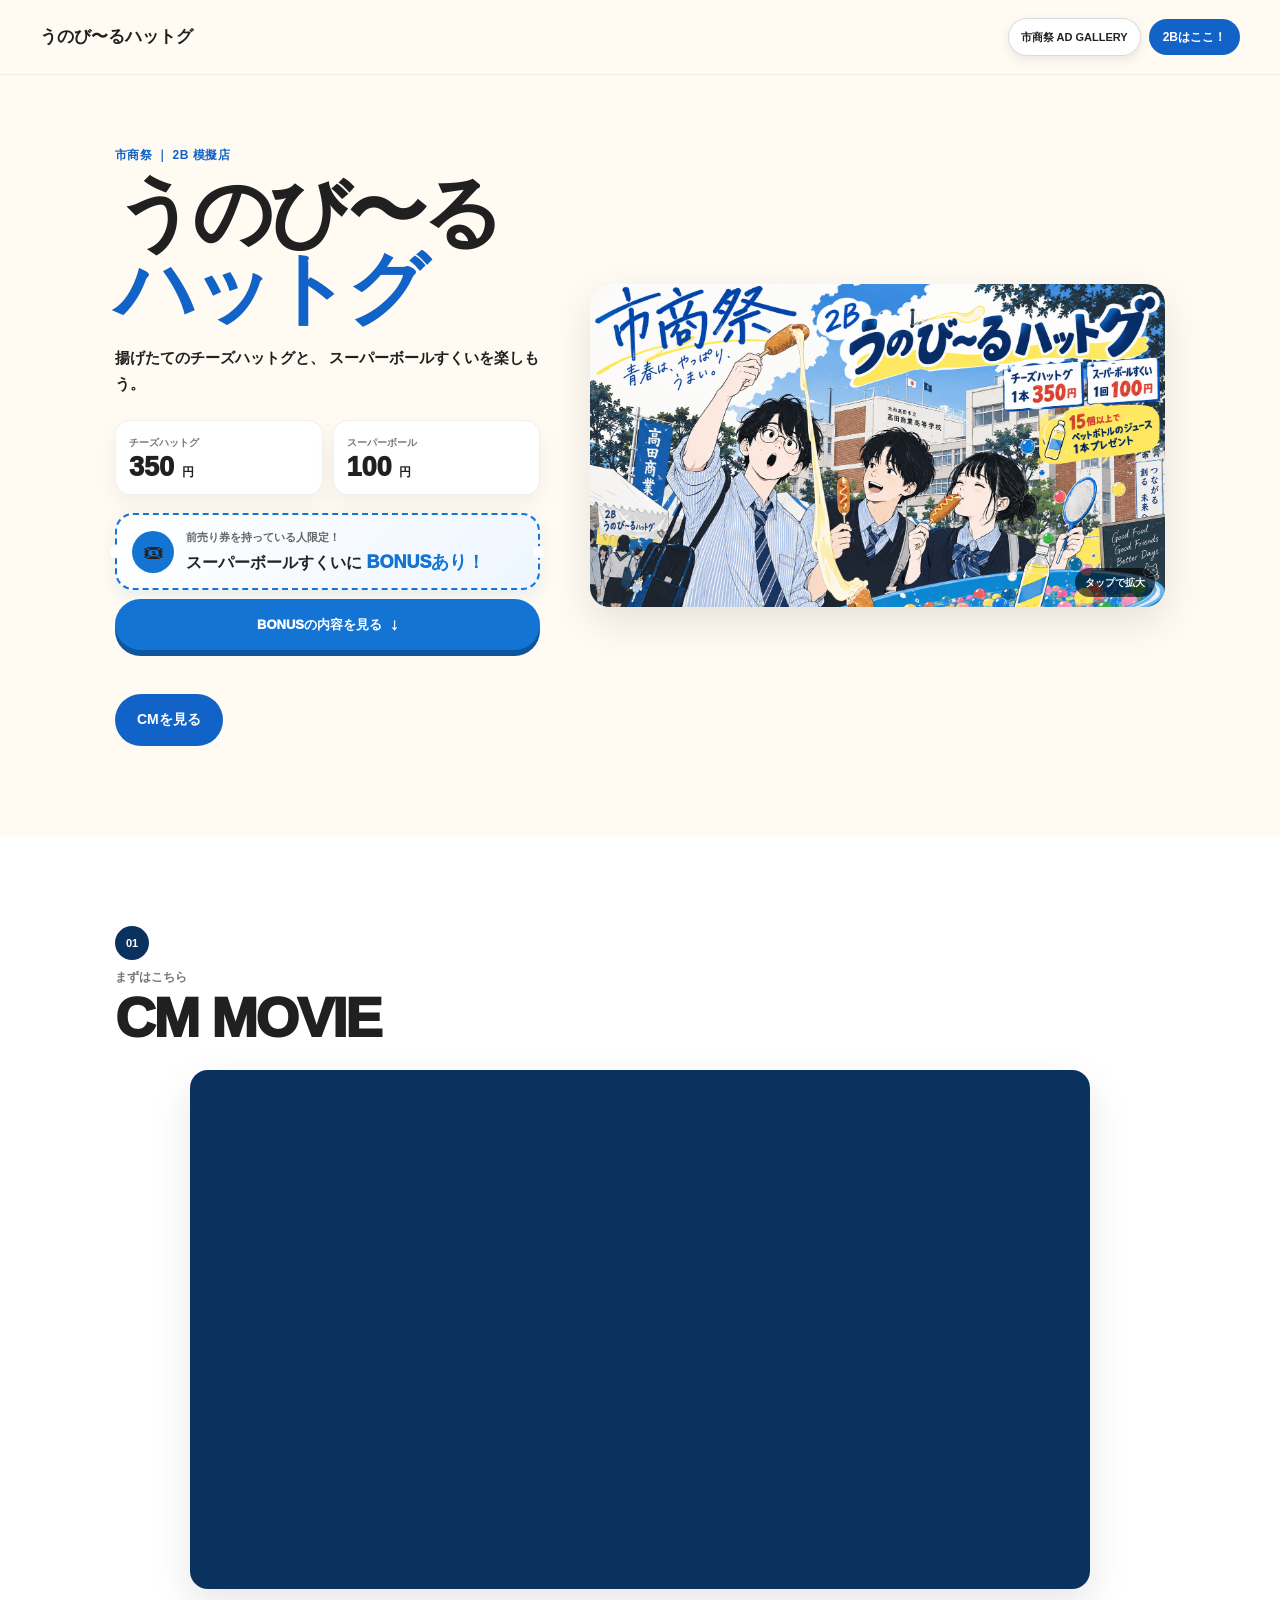
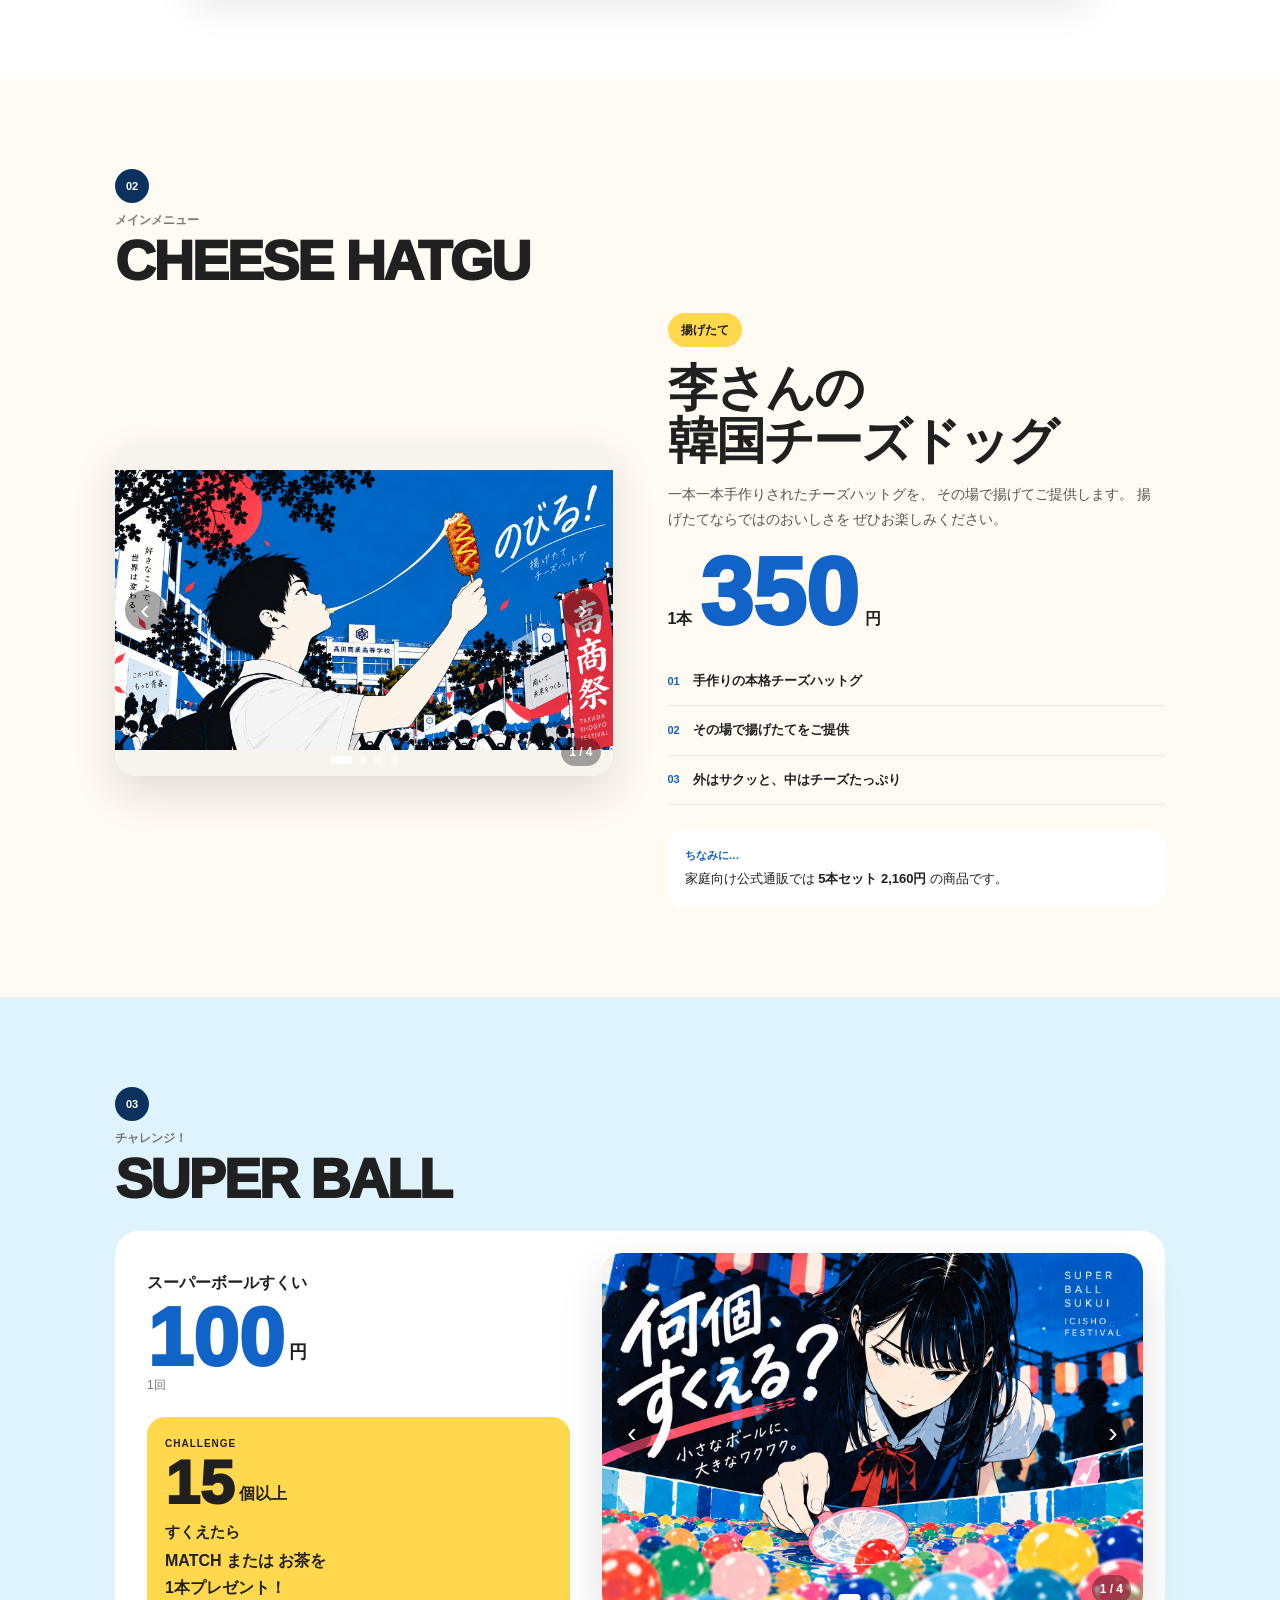
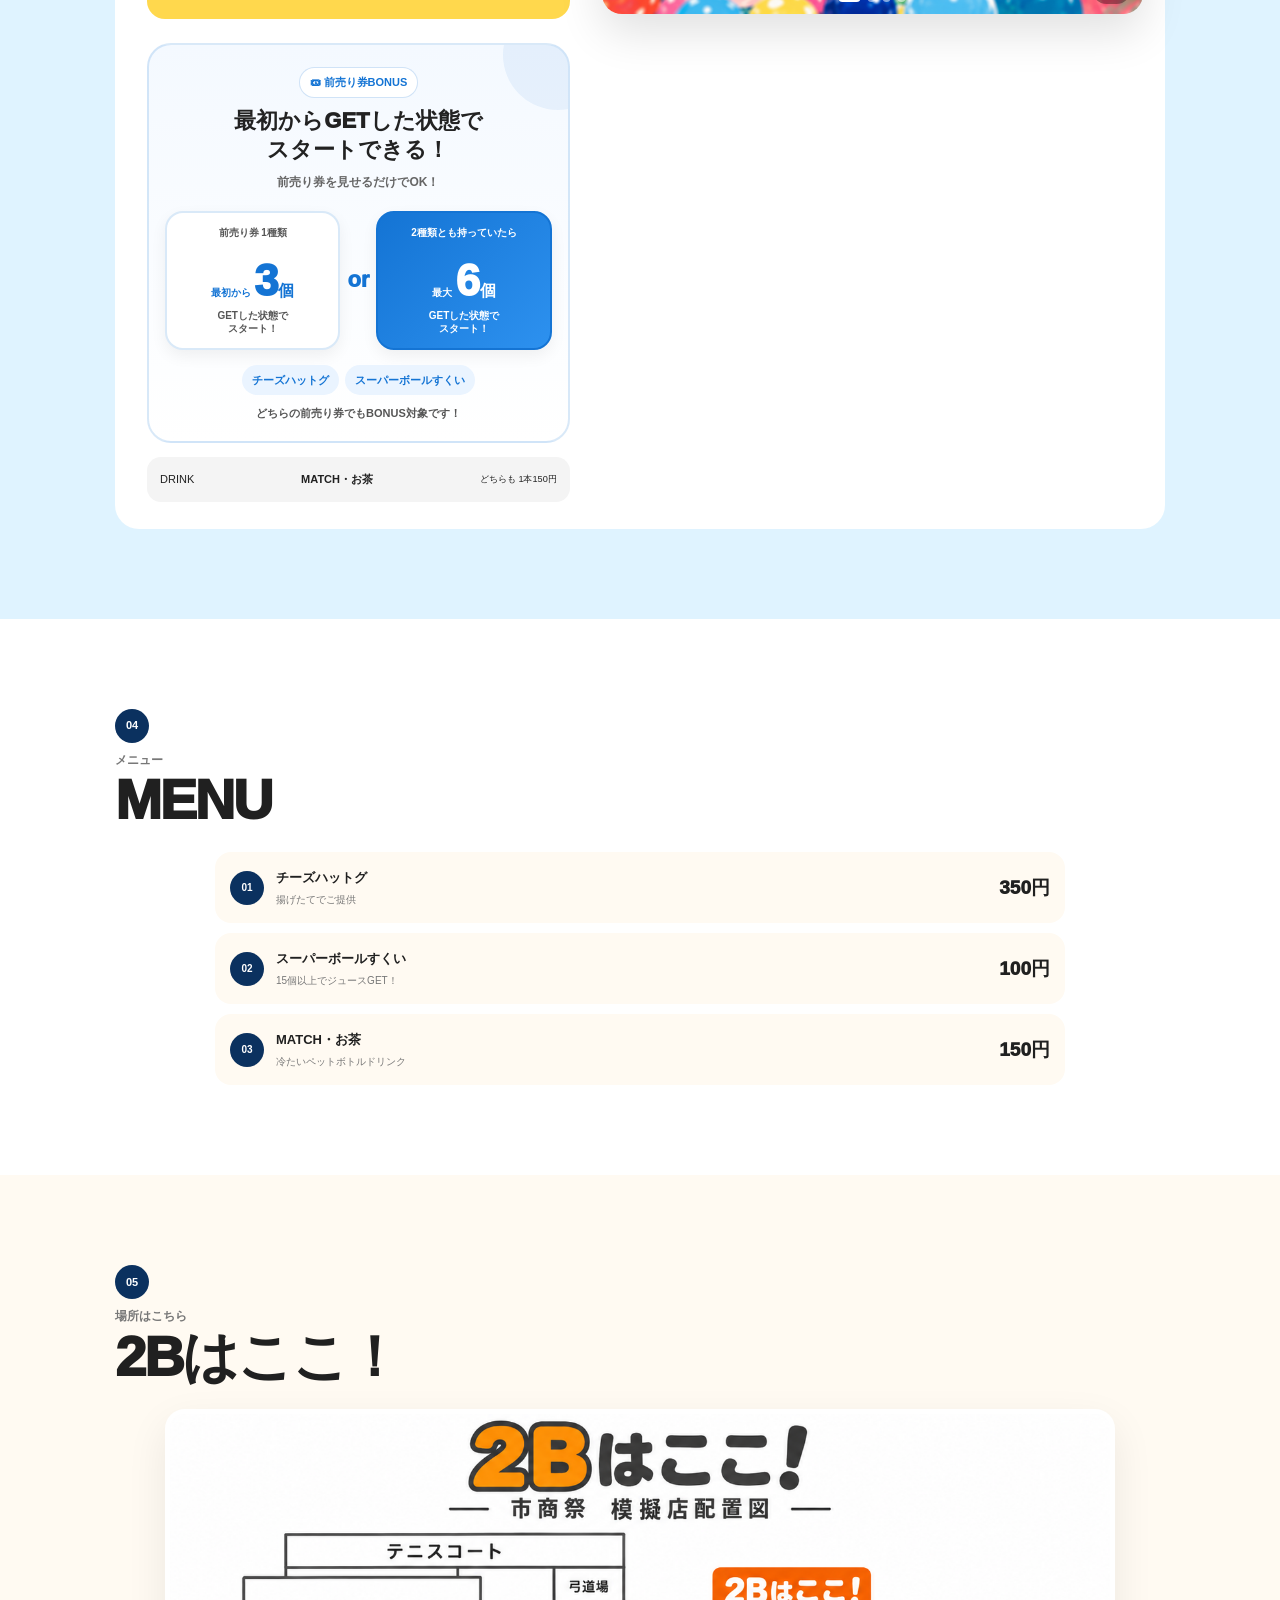
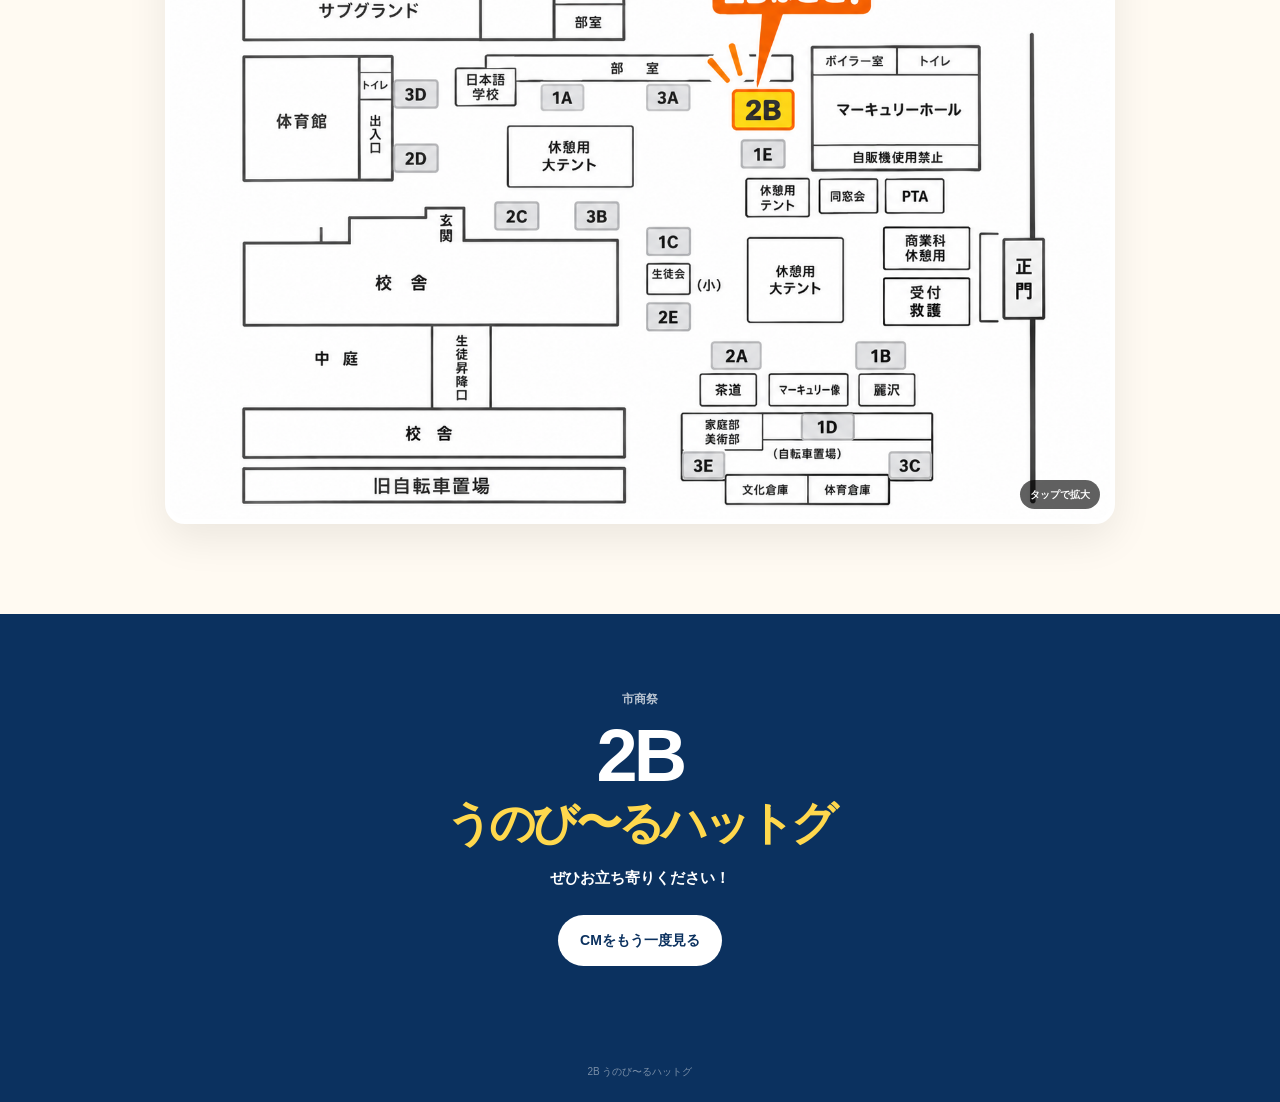
==== commit d5ac44a5: "Update index.html" ====
--- a/index.html
+++ b/index.html
@@ -619,7 +619,7 @@
 
 
     <div class="bonus-plus">
-      ＋
+      or
     </div>
 
 
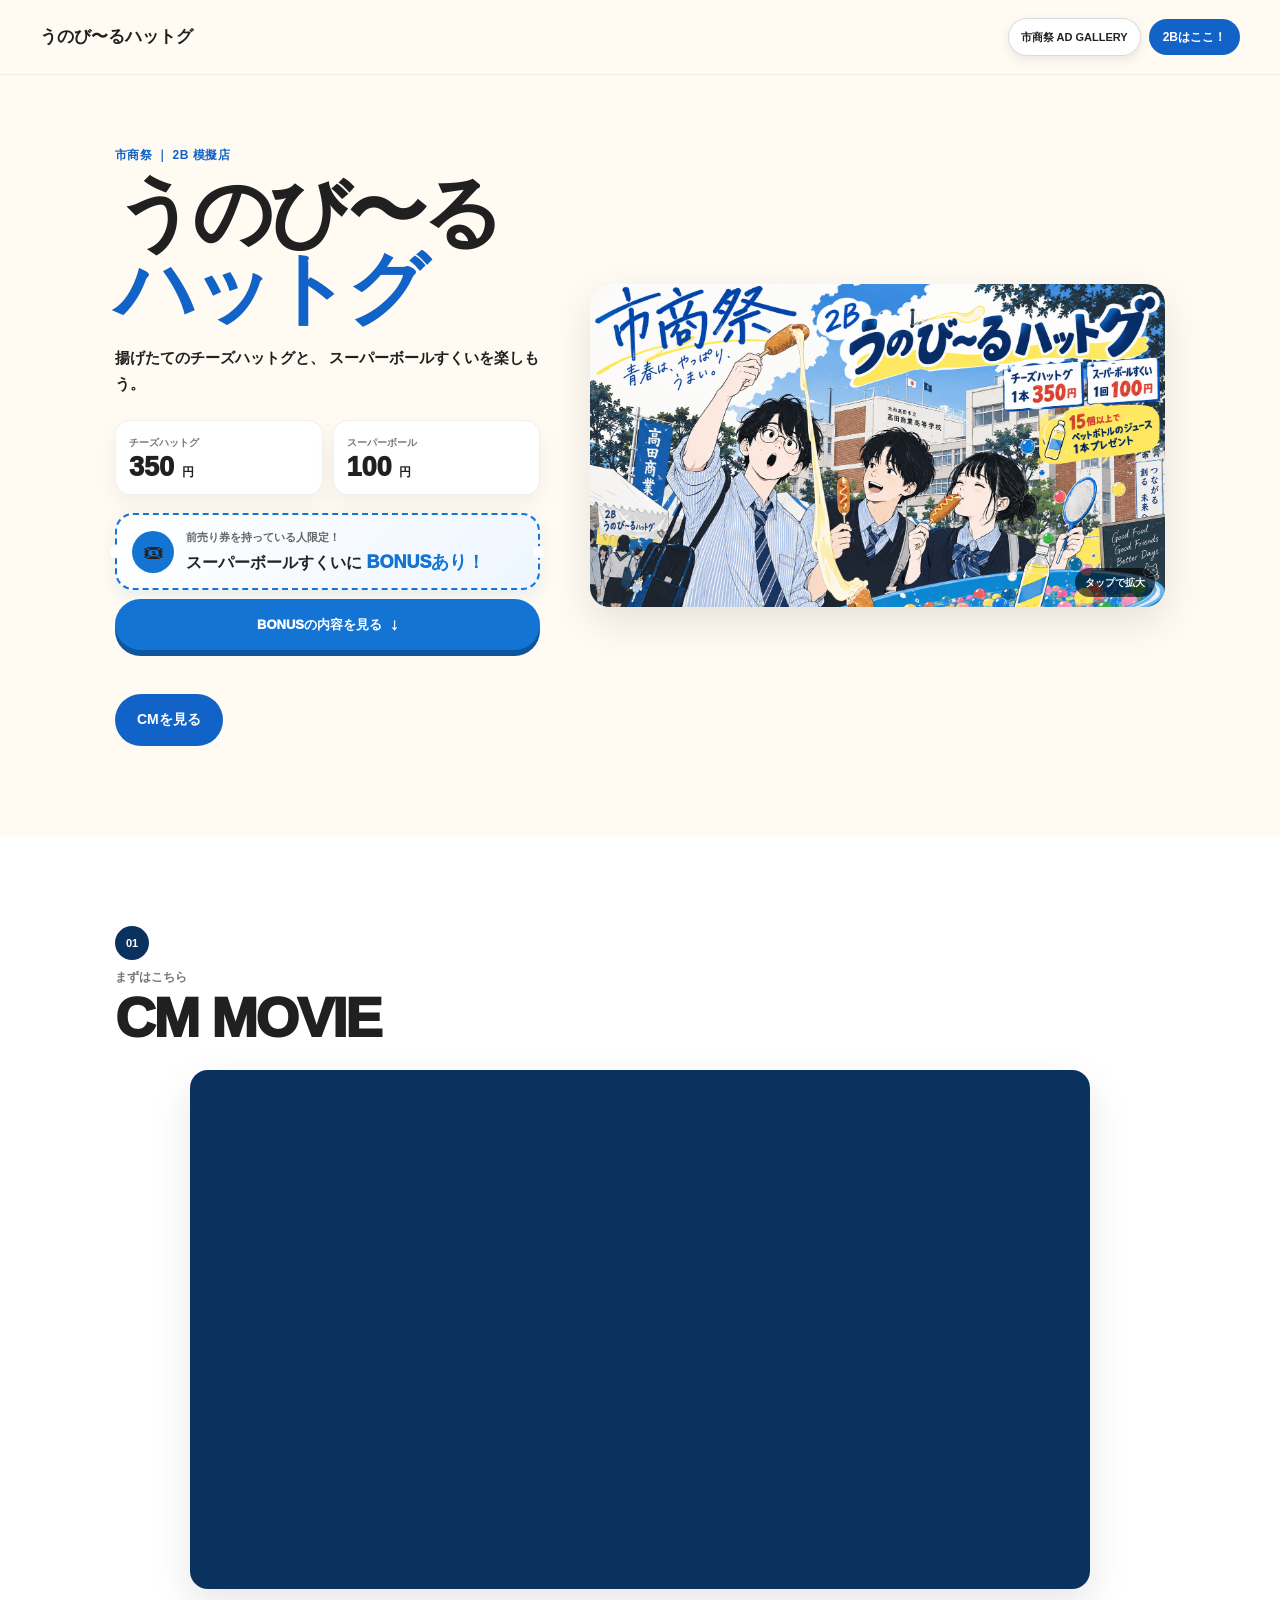
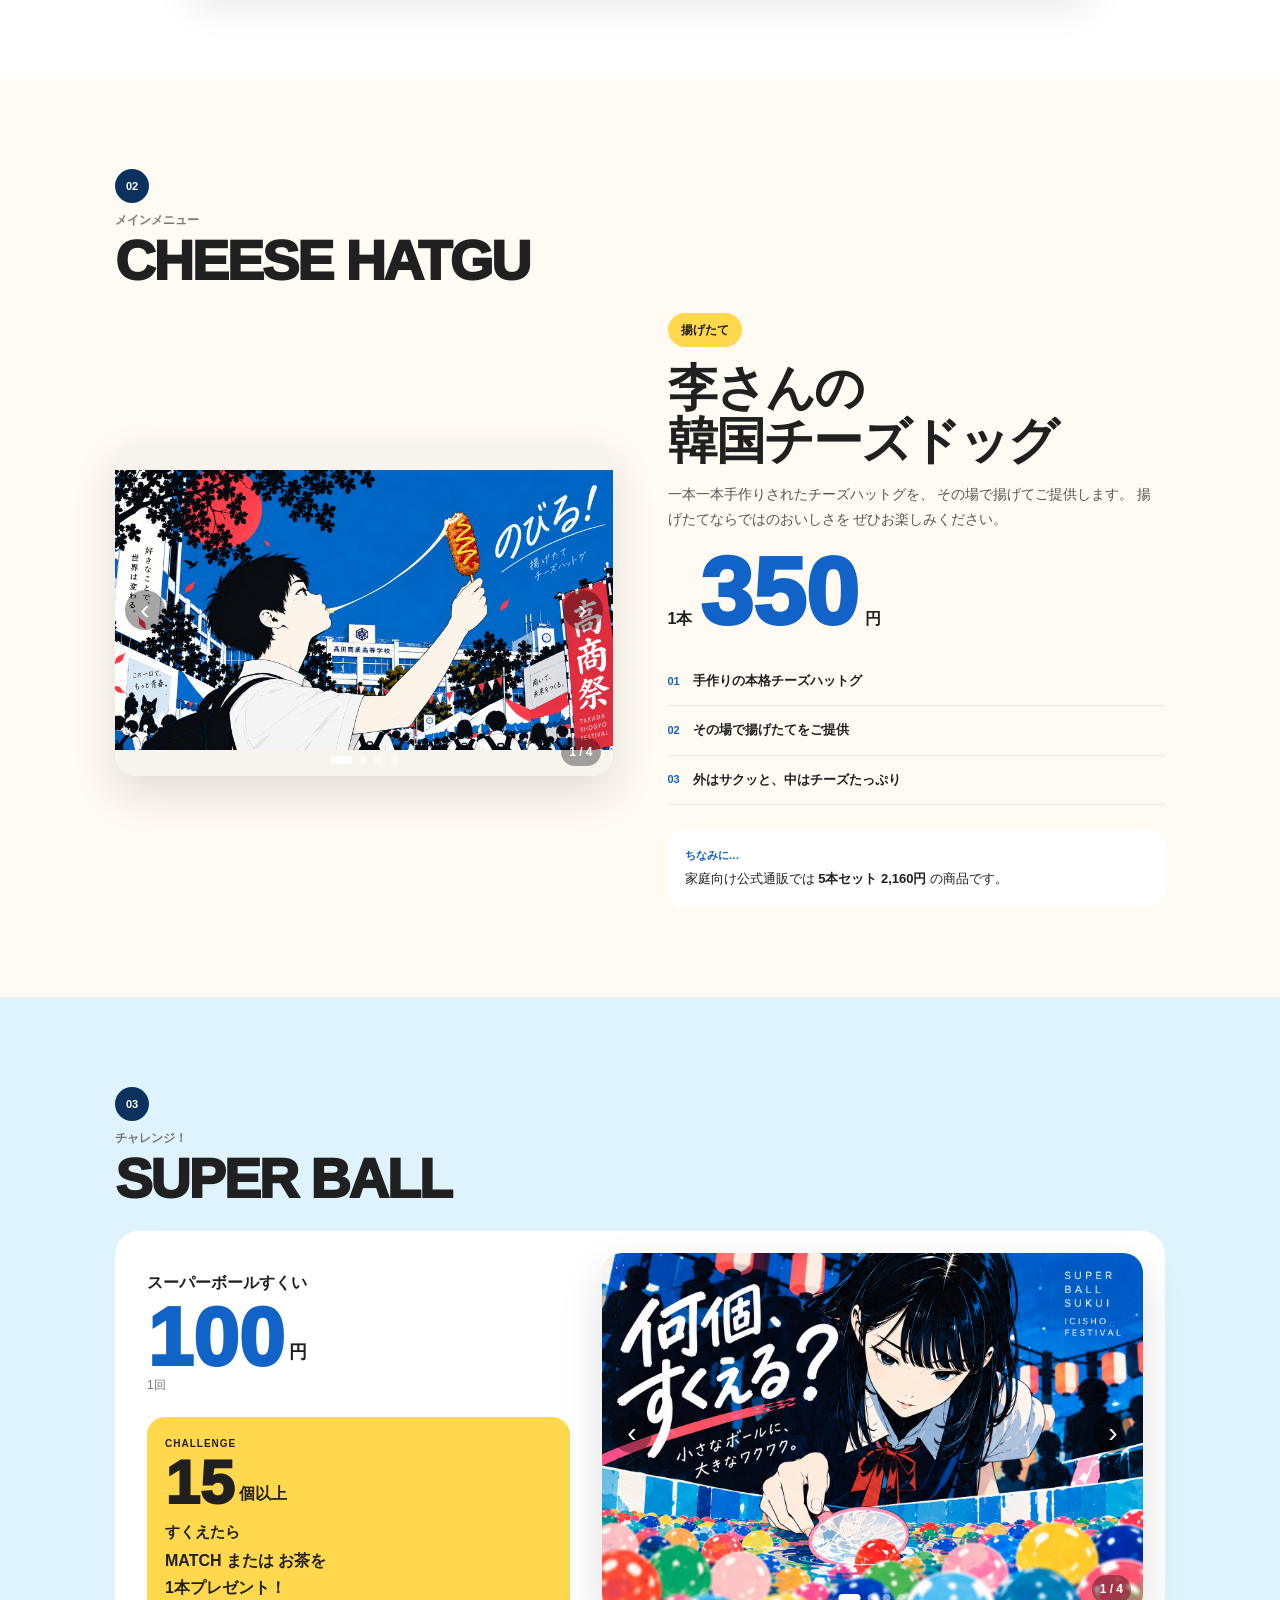
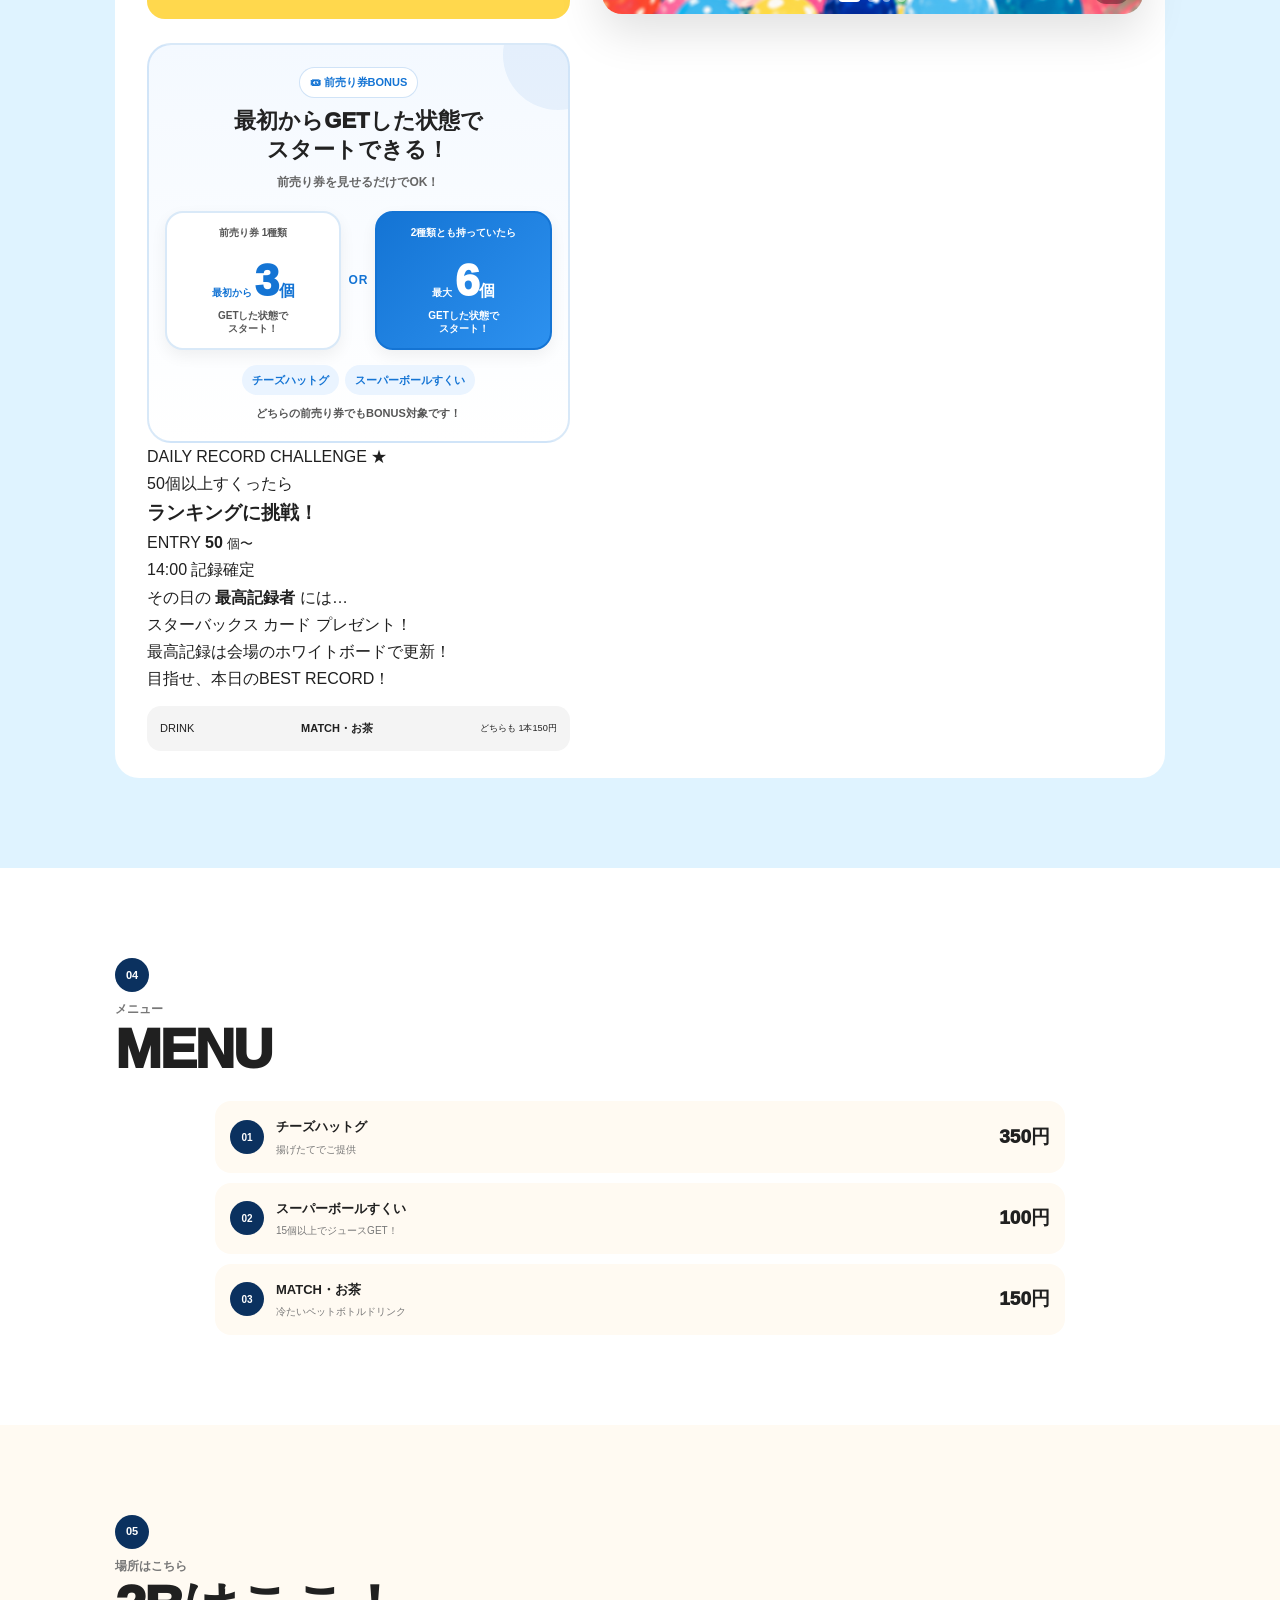
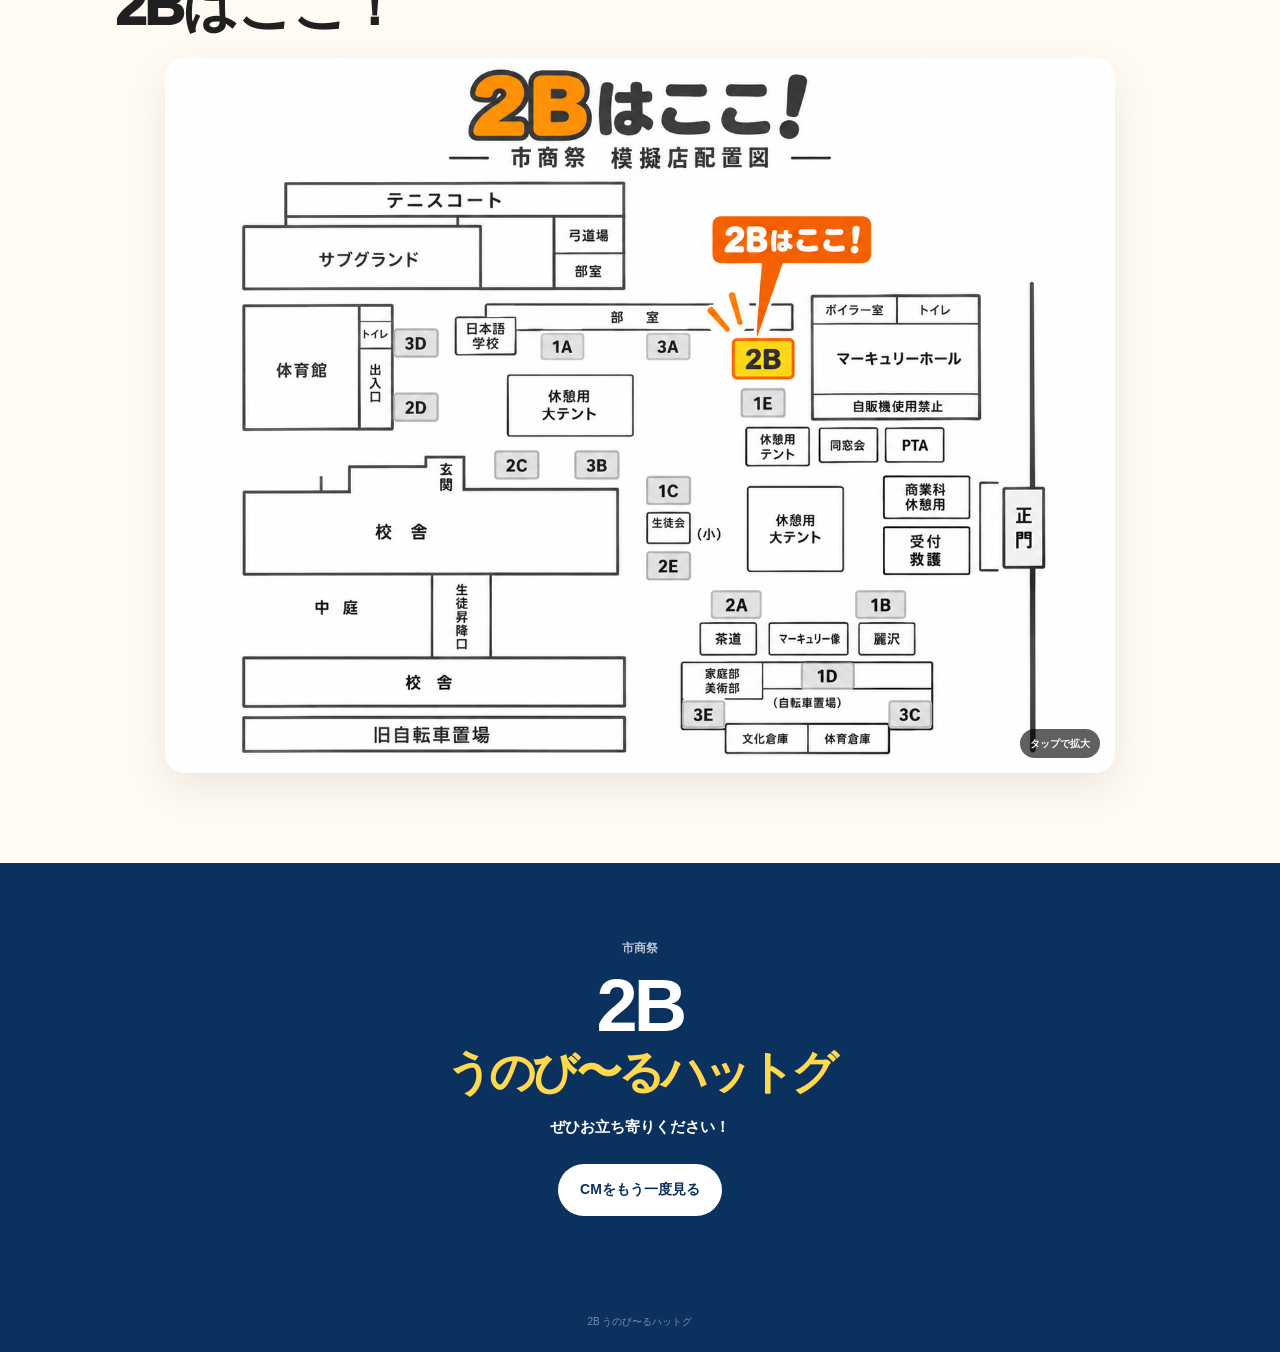
==== commit a6d0db5c: "Update index.html" ====
--- a/index.html
+++ b/index.html
@@ -664,6 +664,73 @@
 
 </div>
 
+          <div class="record-challenge">
+
+  <div class="record-challenge-top">
+
+    <span class="record-challenge-tag">
+      DAILY RECORD CHALLENGE
+    </span>
+
+    <span class="record-challenge-icon">
+      ★
+    </span>
+
+  </div>
+
+
+  <p class="record-challenge-kicker">
+    50個以上すくったら
+  </p>
+
+  <h3>
+    ランキングに挑戦！
+  </h3>
+
+
+  <div class="record-challenge-number">
+
+    <span>ENTRY</span>
+
+    <strong>
+      50
+    </strong>
+
+    <small>
+      個〜
+    </small>
+
+  </div>
+
+
+  <div class="record-prize">
+
+    <span class="record-prize-small">
+      14:00 記録確定
+    </span>
+
+    <p>
+      その日の
+      <strong>最高記録者</strong>
+      には…
+    </p>
+
+    <div class="record-prize-main">
+      スターバックス カード
+      <span>プレゼント！</span>
+    </div>
+
+  </div>
+
+
+  <p class="record-challenge-note">
+    最高記録は会場のホワイトボードで更新！
+    <br>
+    目指せ、本日のBEST RECORD！
+  </p>
+
+</div>
+
 
 
          <div class="juice-info">
--- a/style.css
+++ b/style.css
@@ -2727,3 +2727,14 @@
 
   text-align: center;
 }
+
+.bonus-plus {
+  color: #1474d4;
+
+  font-size: 12px;
+  font-weight: 900;
+
+  letter-spacing: .08em;
+
+  text-transform: uppercase;
+}
